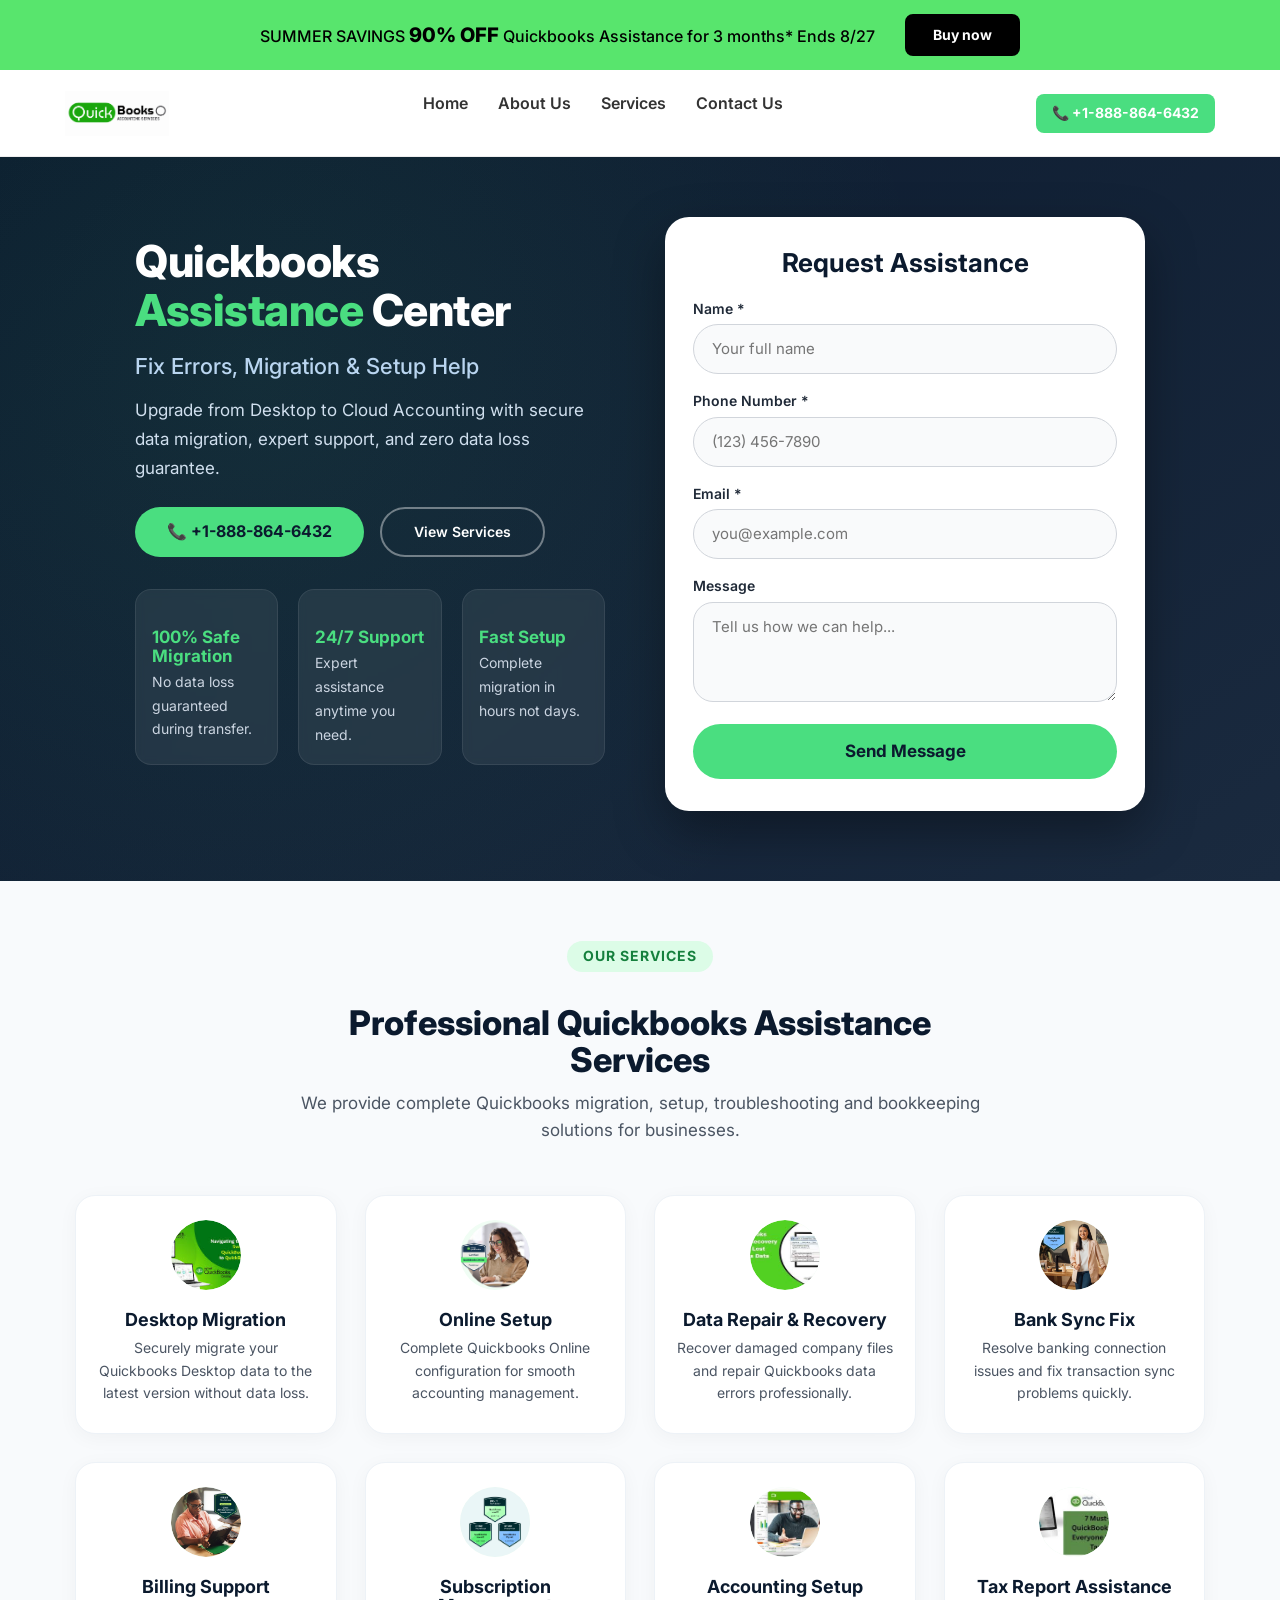
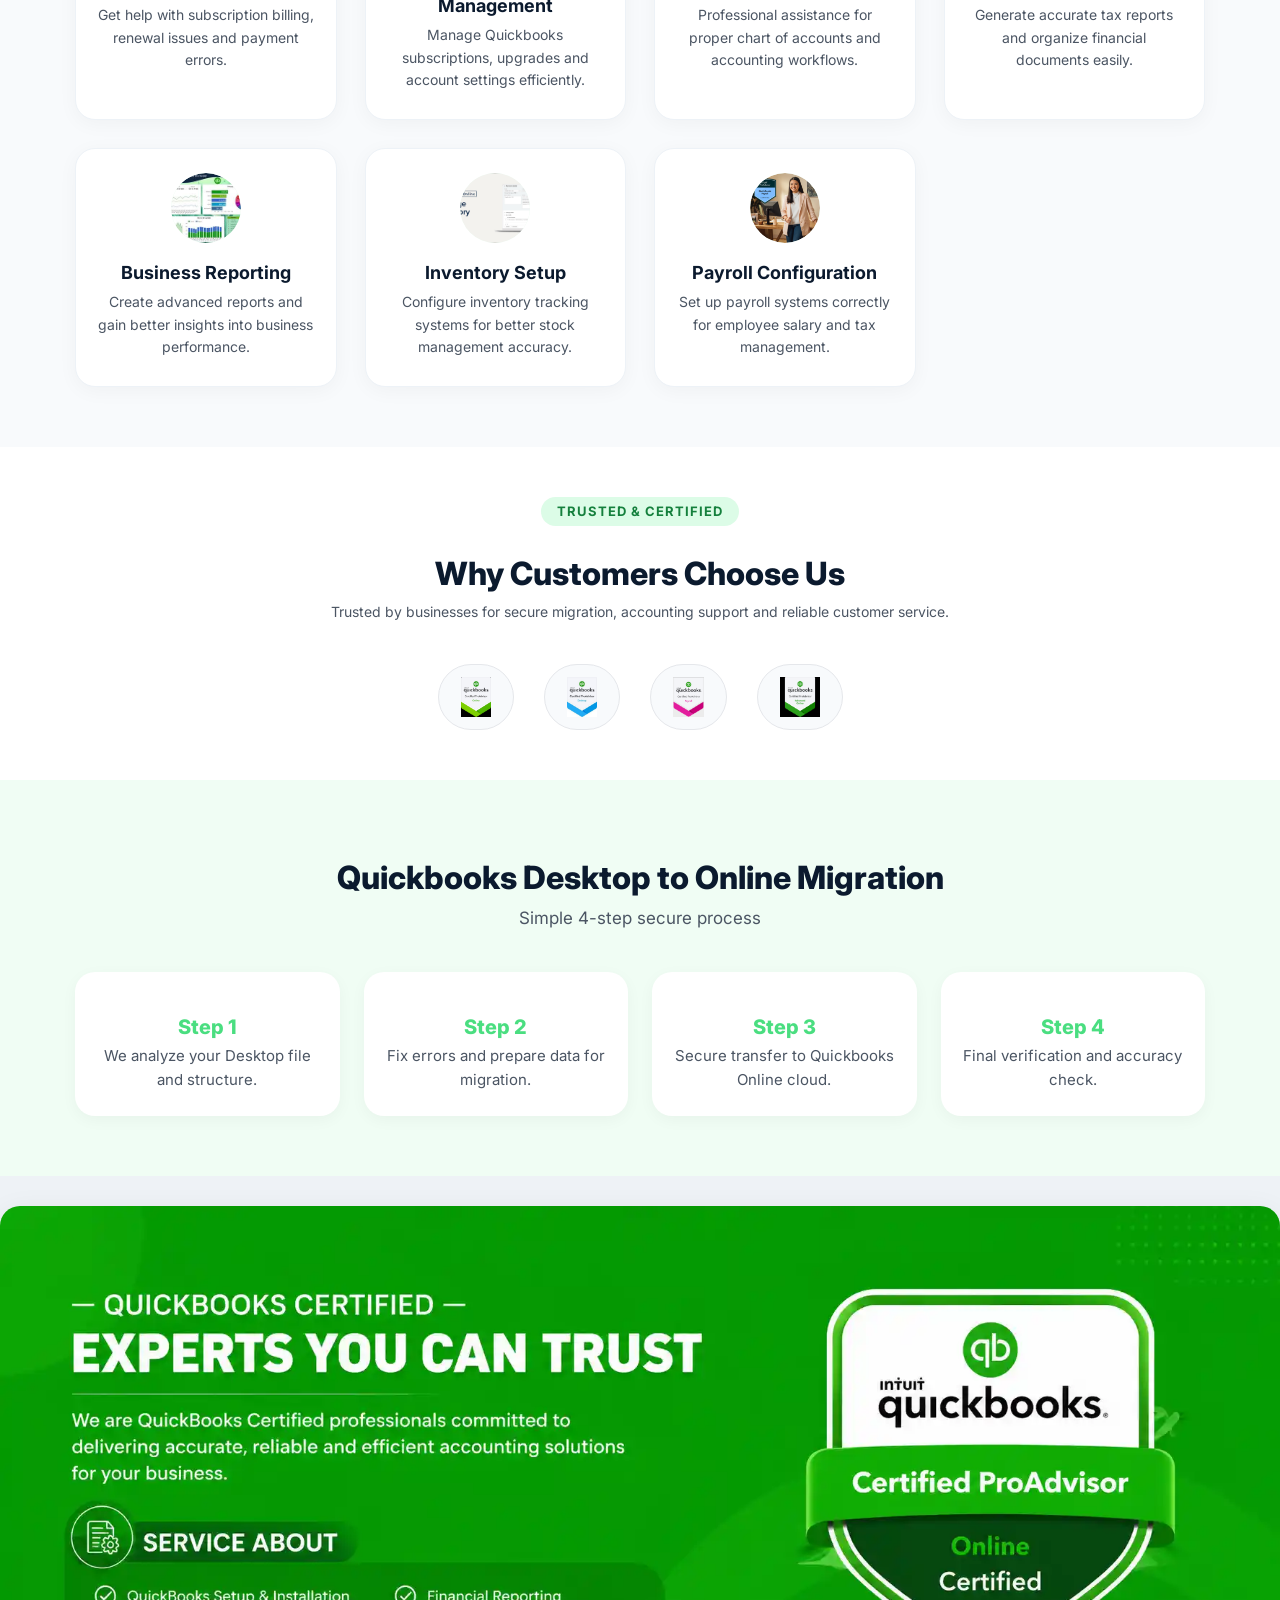
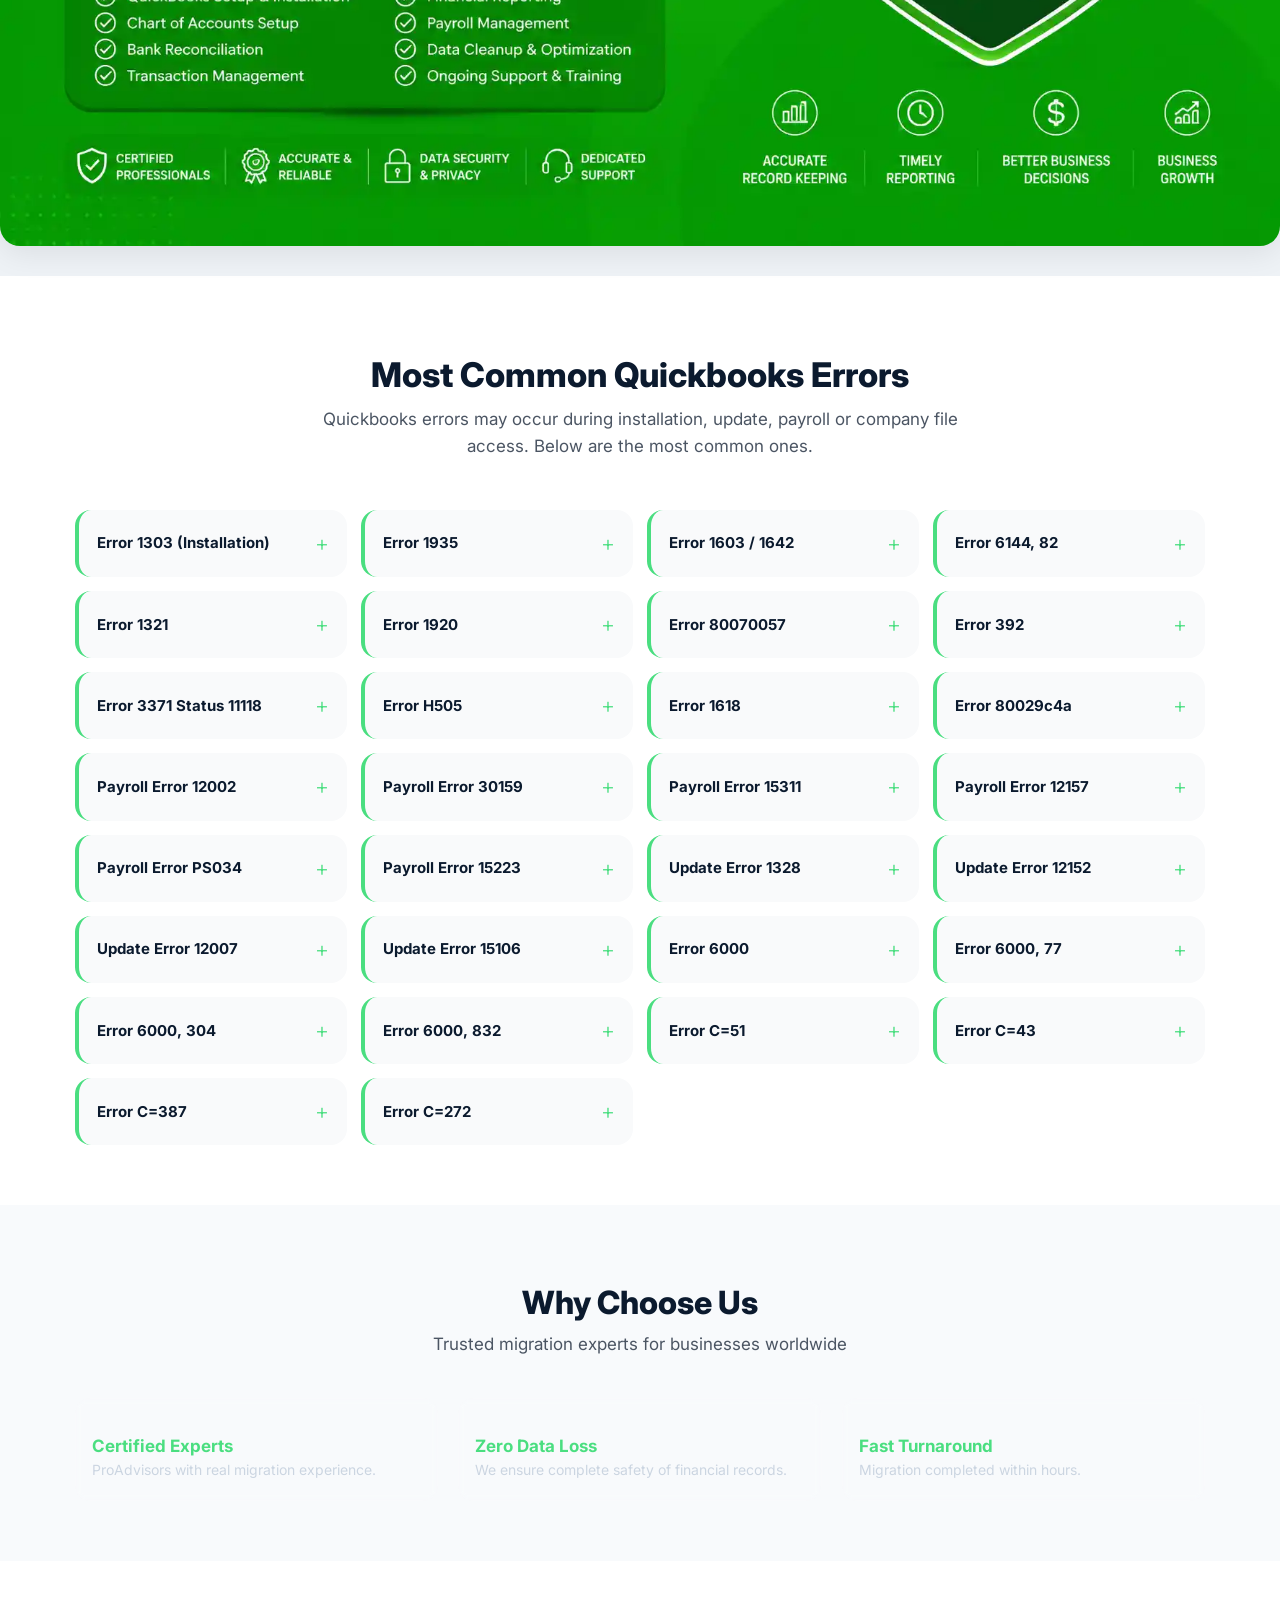
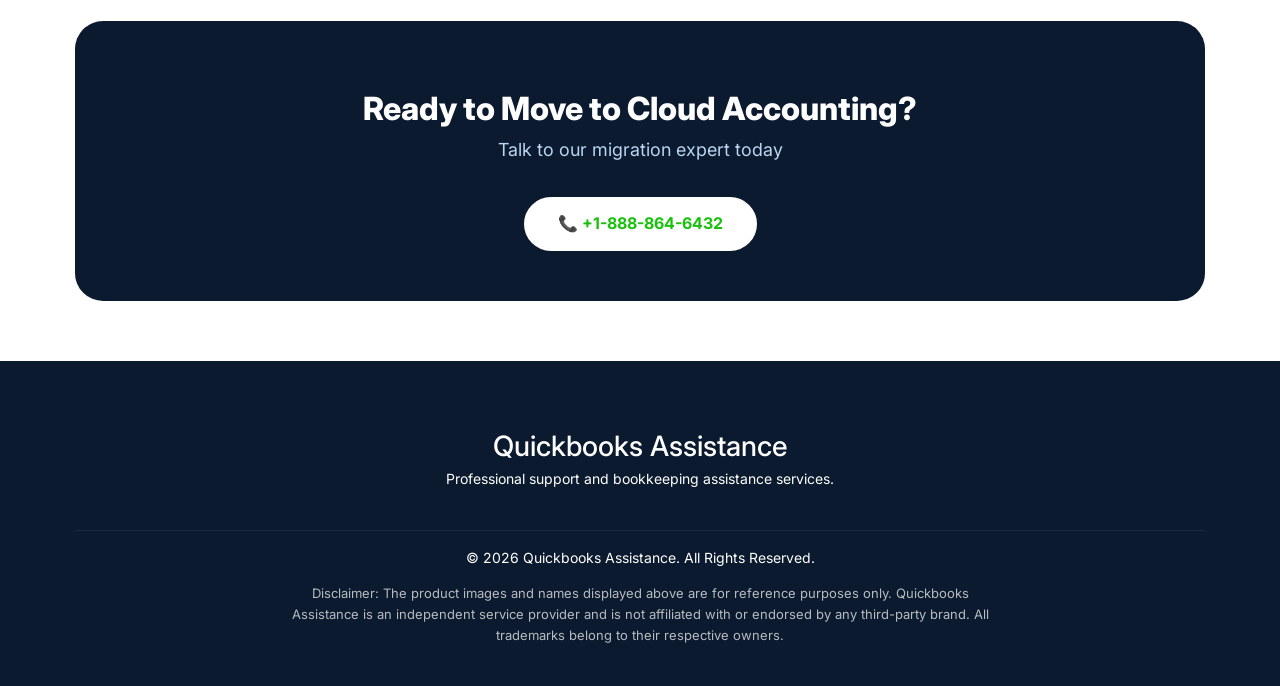
==== index.html @ 08782e66 "navbar fix in all" ====
<!DOCTYPE html>
<html dir="ltr" lang="en">
<head>
  <meta charset="UTF-8">
  <meta name="viewport" content="width=device-width, initial-scale=1">
  <meta http-equiv="X-UA-Compatible" content="IE=edge">
  <title>Contact QuickBooks Assistance – Expert Support & Consultation</title>
  <meta name="description" content="Contact our trusted QuickBooks experts today. Schedule a free consultation for expert support with setup, integrations, data migration, and pricing.">
  <link href="//cdnjs.cloudflare.com/ajax/libs/twitter-bootstrap/3.3.5/css/bootstrap.min.css" rel="stylesheet">
  <link href="//cdnjs.cloudflare.com/ajax/libs/font-awesome/4.7.0/css/font-awesome.min.css" rel="stylesheet">
  <link rel="preconnect" href="https://fonts.googleapis.com">
  <link rel="preconnect" href="https://fonts.gstatic.com" crossorigin>
  <link href="https://fonts.googleapis.com/css2?family=Inter:wght@300;400;500;600;700;800;900&display=swap" rel="stylesheet">
  <style>
    /* ===== RESET & BASE ===== */
    * { margin: 0; padding: 0; box-sizing: border-box; }
    body {
      font-family: 'Inter', Arial, sans-serif;
      background: #f6f7fb;
      color: #232323;
      line-height: 1.6;
    }
    a { transition: 0.3s; }
    .container {
      max-width: 1200px;
      margin: 0 auto;
      padding: 0 20px;
    }

    /* ===== TOP OFFER BAR ===== */
    .top-offer { background: #58e56d; padding: 14px 20px; }
    .offer-container {
      max-width: 1200px; margin: 0 auto; display: flex;
      justify-content: center; align-items: center; gap: 30px; flex-wrap: wrap;
    }
    .top-offer p { margin: 0; color: #000; font-size: 16px; font-weight: 500; }
    .top-offer strong { font-size: 20px; font-weight: 800; }
    .offer-btn {
      background: #000; color: #fff; text-decoration: none;
      padding: 10px 28px; border-radius: 8px; font-weight: 700; transition: .3s;
    }
    .offer-btn:hover { background: #222; }
    @media (max-width:768px) {
      .offer-container { flex-direction: column; gap: 12px; text-align: center; }
      .top-offer p { font-size: 15px; }
      .offer-btn { width: 180px; text-align: center; }
    }

    /* ===== HEADER (unchanged) ===== */
    header {
      position: sticky; top: 0; z-index: 999;
      background: #fff; border-bottom: 1px solid #eee;
    }
    .nav {
      display: flex; justify-content: space-between; align-items: center;
      padding: 8px 0; gap: 10px;
    }
    .logo-img { height: 45px; width: auto; max-width: 120px; object-fit: contain; display: block; }
    .cta-btn {
      background: #4ade80; color: #fff; padding: 8px 16px;
      border-radius: 8px; font-weight: 700; text-decoration: none; white-space: nowrap;
    }
    .cta-btn:hover { background: #22c55e; color: #fff; }
    .navbar { flex: 1; display: flex; justify-content: center; }
    .nav-links {
      display: flex; align-items: center; list-style: none; gap: 30px;
      margin: 0; padding: 0;
    }
    .nav-links li a {
      text-decoration: none; color: #333; font-weight: 600; font-size: 16px; transition: .3s;
    }
    .nav-links li a:hover { color: #4ade80; }

    @media (max-width:768px) {
      .nav { flex-direction: column; gap: 10px; padding: 10px 0; }
      .logo-img { height: 40px; }
      .navbar { width: 100%; }
      .nav-links { flex-wrap: wrap; justify-content: center; gap: 12px; }
      .nav-links li a { font-size: 15px; }
      .cta-btn { width: 100%; text-align: center; }
    }

    /* ===== BUTTONS ===== */
    .new_button {
      display: inline-block;
      padding: 14px 36px;
      border-radius: 50px;
      background: #4ade80;
      color: #fff;
      font-weight: 700;
      text-decoration: none;
      font-size: 16px;
      border: none;
      transition: 0.3s;
    }
    .new_button:hover {
      background: #22c55e;
      color: #fff;
      text-decoration: none;
    }
    .new_button.dark {
      background: #0f172a;
      color: #fff;
    }
    .new_button.dark:hover {
      background: #1a2332;
    }

    /* ===== HERO (polished) ===== */
    .hero {
      background: linear-gradient(145deg, #0b1a2e 0%, #1a2a3f 100%);
      padding: 60px 0 70px;
      color: #fff;
      position: relative;
      overflow: hidden;
    }
    .hero::before {
      content: '';
      position: absolute;
      inset: 0;
      background: radial-gradient(circle at 20% 30%, rgba(74,222,128,0.08) 0%, transparent 60%);
      pointer-events: none;
    }
    .hero-grid {
      display: flex;
      flex-wrap: wrap;
      gap: 60px;
      align-items: flex-start;
      position: relative;
      z-index: 2;
    }
    .hero-grid > div {
      flex: 1 1 320px;
      min-width: 0;
    }
    .hero-grid > .form-panel {
      flex: 1 1 340px;
      max-width: 480px;
    }
    .hero h1 {
      font-size: 44px;
      font-weight: 800;
      margin-bottom: 8px;
      letter-spacing: -0.5px;
    }
    .hero h1 span { color: #4ade80; }
    .hero h2 {
      font-size: 22px;
      font-weight: 500;
      color: #b9d5f0;
      margin-bottom: 18px;
    }
    .hero p {
      font-size: 17px;
      color: #d0dfee;
      max-width: 520px;
      line-height: 1.7;
    }
    .hero-actions {
      display: flex;
      gap: 16px;
      flex-wrap: wrap;
      margin: 24px 0 32px;
    }
    .btn-primary {
      background: #4ade80;
      color: #0b1a2e;
      padding: 12px 32px;
      border-radius: 50px;
      font-weight: 700;
      text-decoration: none;
      display: inline-block;
      transition: 0.25s;
      border: none;
      font-size: 16px;
    }
    .btn-primary:hover { background: #22c55e; color: #0b1a2e; transform: scale(1.02); }
    .btn-outline {
      background: transparent;
      color: #fff;
      border: 2px solid rgba(255,255,255,0.4);
      padding: 12px 32px;
      border-radius: 50px;
      font-weight: 600;
      text-decoration: none;
      display: inline-block;
      transition: 0.25s;
    }
    .btn-outline:hover { background: rgba(255,255,255,0.1); border-color: #4ade80; color: #fff; }
    .grid-3 {
      display: grid;
      grid-template-columns: repeat(3, 1fr);
      gap: 20px;
      margin-top: 16px;
    }
    .grid-3 .card {
      background: rgba(255,255,255,0.07);
      backdrop-filter: blur(4px);
      padding: 18px 16px;
      border-radius: 16px;
      border: 1px solid rgba(255,255,255,0.08);
    }
    .grid-3 .card h3 { font-size: 17px; font-weight: 700; color: #4ade80; margin-bottom: 4px; }
    .grid-3 .card p { font-size: 14px; color: #cbd5e1; margin: 0; }

    /* form panel */
    .form-panel {
      background: #fff;
      border-radius: 24px;
      padding: 32px 28px;
      box-shadow: 0 20px 50px rgba(0,0,0,0.35);
      color: #1f2937;
    }
    .form-panel h3 {
      font-size: 26px;
      font-weight: 700;
      margin-top: 0;
      margin-bottom: 20px;
      color: #0b1a2e;
      text-align: center;
    }
    .form-panel label {
      font-weight: 600;
      font-size: 14px;
      color: #1f2937;
      margin-bottom: 4px;
      display: block;
    }
    .form-panel input,
    .form-panel textarea {
      width: 100%;
      padding: 12px 18px;
      border: 1px solid #d1d5db;
      border-radius: 30px;
      font-size: 15px;
      background: #f9fafb;
      transition: 0.2s;
      margin-bottom: 16px;
      outline: none;
      font-family: 'Inter', sans-serif;
    }
    .form-panel input:focus,
    .form-panel textarea:focus {
      border-color: #4ade80;
      background: #fff;
      box-shadow: 0 0 0 4px rgba(74,222,128,0.15);
    }
    .form-panel textarea {
      border-radius: 20px;
      min-height: 100px;
      resize: vertical;
    }
    .form-panel .btn-submit {
      background: #4ade80;
      border: none;
      padding: 14px 20px;
      border-radius: 50px;
      font-weight: 700;
      font-size: 17px;
      color: #0b1a2e;
      transition: 0.2s;
      width: 100%;
      cursor: pointer;
    }
    .form-panel .btn-submit:hover { background: #22c55e; color: #fff; }
    .form-error {
      color: #dc2626;
      font-size: 13px;
      margin-top: -10px;
      margin-bottom: 10px;
      display: none;
    }
    .form-success {
      background: #dcfce7;
      color: #16a34a;
      padding: 12px 16px;
      border-radius: 12px;
      font-weight: 600;
      text-align: center;
      margin-top: 14px;
      display: none;
    }

    /* ===== SERVICES ===== */
    .services-section {
      background: #f8fafc;
      padding: 60px 0;
    }
    .section-heading {
      text-align: center;
      max-width: 700px;
      margin: 0 auto 50px;
    }
    .section-heading span {
      display: inline-block;
      background: #dcfce7;
      color: #15803d;
      font-weight: 700;
      font-size: 14px;
      letter-spacing: 1px;
      padding: 4px 16px;
      border-radius: 40px;
      margin-bottom: 12px;
    }
    .section-heading h2 {
      font-size: 34px;
      font-weight: 800;
      color: #0b1a2e;
      margin-bottom: 12px;
    }
    .section-heading p { color: #4b5563; font-size: 17px; }
    .services-grid {
      display: grid;
      grid-template-columns: repeat(auto-fit, minmax(220px, 1fr));
      gap: 28px;
    }
    .service-card {
      background: #fff;
      border-radius: 20px;
      padding: 24px 20px 28px;
      box-shadow: 0 4px 20px rgba(0,0,0,0.04);
      transition: 0.25s;
      text-align: center;
      border: 1px solid #edf2f7;
    }
    .service-card:hover { transform: translateY(-6px); box-shadow: 0 12px 32px rgba(0,0,0,0.08); }
    .service-card .img-wrap {
      background: #f0fdf4;
      border-radius: 60px;
      width: 70px;
      height: 70px;
      margin: 0 auto 16px;
      display: flex;
      align-items: center;
      justify-content: center;
      overflow: hidden;
    }
    .service-card .img-wrap img {
      width: 100%;
      height: 100%;
      object-fit: cover;
      border-radius: 60px;
    }
    .service-card h3 { font-size: 18px; font-weight: 700; margin-bottom: 8px; color: #0b1a2e; }
    .service-card p { font-size: 14px; color: #4b5563; margin: 0; }

    /* ===== BADGE ===== */
    .badge-section {
      background: #fff;
      padding: 50px 0;
    }
    .badge-heading {
      text-align: center;
      max-width: 700px;
      margin: 0 auto 40px;
    }
    .badge-heading span {
      display: inline-block;
      background: #dcfce7;
      color: #15803d;
      font-weight: 700;
      font-size: 13px;
      letter-spacing: 1px;
      padding: 4px 16px;
      border-radius: 40px;
      margin-bottom: 10px;
    }
    .badge-heading h2 { font-size: 32px; font-weight: 800; color: #0b1a2e; }
    .badge-heading p { color: #4b5563; }
    .badge-grid {
      display: flex;
      flex-wrap: wrap;
      justify-content: center;
      gap: 30px;
    }
    .badge-box {
      background: #f8fafc;
      padding: 12px 22px;
      border-radius: 60px;
      border: 1px solid #e5e7eb;
    }
    .badge-box img { height: 40px; width: auto; }

    /* ===== MIGRATION ===== */
    .migration {
      background: #f0fdf4;
      padding: 60px 0;
    }
    .title { text-align: center; max-width: 700px; margin: 0 auto 40px; }
    .title h2 { font-size: 32px; font-weight: 800; color: #0b1a2e; }
    .title p { color: #4b5563; font-size: 17px; }
    .steps {
      display: grid;
      grid-template-columns: repeat(auto-fit, minmax(180px, 1fr));
      gap: 24px;
    }
    .step {
      background: #fff;
      padding: 24px 18px;
      border-radius: 20px;
      text-align: center;
      box-shadow: 0 4px 16px rgba(0,0,0,0.04);
    }
    .step h3 { color: #4ade80; font-size: 20px; font-weight: 800; margin-bottom: 6px; }
    .step p { color: #4b5563; font-size: 15px; margin: 0; }

    /* ===== BANNER ===== */
    .banner { background: #eef2f6; padding: 30px 0; text-align: center; }
    .banner img { max-width: 100%; border-radius: 20px; box-shadow: 0 8px 30px rgba(0,0,0,0.08); }

    /* ===== QB ERRORS (accordion) ===== */
    .qb-errors-section {
      background: #fff;
      padding: 60px 0;
    }
    .qb-grid {
      display: grid;
      grid-template-columns: repeat(auto-fit, minmax(260px, 1fr));
      gap: 14px;
    }
    .qb-item {
      background: #f9fafb;
      border-radius: 16px;
      border-left: 4px solid #4ade80;
      overflow: hidden;
      transition: 0.2s;
    }
    .qb-question {
      width: 100%;
      background: transparent;
      border: none;
      padding: 16px 18px;
      text-align: left;
      font-weight: 700;
      font-size: 15px;
      color: #0b1a2e;
      cursor: pointer;
      display: flex;
      justify-content: space-between;
      align-items: center;
      font-family: 'Inter', sans-serif;
    }
    .qb-question::after {
      content: '+';
      font-size: 22px;
      font-weight: 300;
      color: #4ade80;
      transition: 0.25s;
    }
    .qb-item.active .qb-question::after { content: '−'; }
    .qb-answer {
      max-height: 0;
      padding: 0 18px;
      overflow: hidden;
      transition: 0.3s ease;
      color: #4b5563;
      font-size: 14px;
    }
    .qb-item.active .qb-answer {
      max-height: 120px;
      padding: 0 18px 18px;
    }

    /* ===== WHY CHOOSE ===== */
    .section { padding: 60px 0; background: #f8fafc; }
    .section .grid-3 { grid-template-columns: repeat(3,1fr); }

    /* ===== CTA ===== */
    .cta {
      background: #0b1a2e;
      padding: 50px 40px;
      border-radius: 28px;
      text-align: center;
      color: #fff;
    }
    .cta h2 { font-size: 32px; font-weight: 800; }
    .cta p { font-size: 18px; color: #b9d5f0; }

    /* ===== FOOTER ===== */
    footer { background: #0b1a2e; color: #fff; padding: 50px 0 30px; text-align: center; }
    footer h3 { font-size: 28px; margin-bottom: 6px; }
    .footer-links { display: flex; justify-content: center; gap: 15px; flex-wrap: wrap; margin: 20px 0; }
    .copy { margin-top: 20px; padding-top: 16px; border-top: 1px solid rgba(255,255,255,0.08); }
    .disclaimer { margin-top: 14px; opacity: .7; font-size: 13px; max-width: 700px; margin-left: auto; margin-right: auto; }

    /* ===== RESPONSIVE ===== */
    @media (max-width: 991px) {
      .hero h1 { font-size: 36px; }
    }
    @media (max-width: 768px) {
      .hero h1 { font-size: 28px; }
      .hero { padding: 40px 0; }
      .grid-3 { grid-template-columns: 1fr; }
      .section .grid-3 { grid-template-columns: 1fr; }
      .services-grid { grid-template-columns: 1fr 1fr; }
      .steps { grid-template-columns: 1fr 1fr; }
      .section-heading h2, .badge-heading h2, .title h2 { font-size: 26px; }
      .section-heading p, .badge-heading p, .title p { font-size: 15px; }
      .services-section, .badge-section, .migration, .qb-errors-section, .section {
        padding: 40px 0;
      }
      .qb-grid { grid-template-columns: 1fr; }
      .cta { padding: 36px 24px; }
      .cta h2 { font-size: 24px; }
      .cta p { font-size: 15px; }
      .banner { padding: 20px 0; }
    }
    @media (max-width: 480px) {
      .services-grid { grid-template-columns: 1fr; }
      .steps { grid-template-columns: 1fr; }
      .form-panel { padding: 24px 16px; }
      .hero h1 { font-size: 24px; }
      .hero h2 { font-size: 18px; }
      .hero p { font-size: 15px; }
      .btn-primary, .btn-outline { padding: 10px 22px; font-size: 14px; width: 100%; text-align: center; }
      .hero-actions { flex-direction: column; }
      .badge-grid { gap: 14px; }
      .badge-box { padding: 10px 16px; }
      .badge-box img { height: 28px; }
      .section-heading h2, .badge-heading h2, .title h2 { font-size: 22px; }
      .cta h2 { font-size: 20px; }
      .cta { padding: 28px 18px; border-radius: 20px; }
      .qb-question { font-size: 14px; padding: 14px; }
      .top-offer p { font-size: 13px; }
      .top-offer strong { font-size: 16px; }
    }
  </style>
</head>
<body>

<!-- ===== TOP OFFER BAR ===== -->
<div class="top-offer">
  <div class="offer-container">
    <p>SUMMER SAVINGS <strong>90% OFF</strong> Quickbooks Assistance for 3 months* Ends 8/27</p>
    <a href="tel:+1-888-864-6432" class="offer-btn">Buy now</a>
  </div>
</div>

<!-- ===== HEADER (unchanged) ===== -->
<header>
  <div class="container nav">
    <div class="logo">
      <a href="index.html"><img src="images/logo22.png" alt="Quickbooks Assistance Logo" class="logo-img"></a>
    </div>
    <nav class="navbar">
      <ul class="nav-links">
        <li><a href="index.html">Home</a></li>
        <li><a href="./about.html">About Us</a></li>
        <li><a href="./service.html">Services</a></li>
        <li><a href="./contact.html">Contact Us</a></li>
      </ul>
    </nav>
    <a href="tel:+18004421838" class="cta-btn">📞 +1-888-864-6432</a>
  </div>
</header>

<!-- ===== HERO (polished) ===== -->
<section class="hero" id="about">
  <div class="container hero-grid">
    <div>
      <h1>Quickbooks <span>Assistance</span> Center</h1>
      <h2>Fix Errors, Migration & Setup Help</h2>
      <p>Upgrade from Desktop to Cloud Accounting with secure data migration, expert support, and zero data loss guarantee.</p>
      <div class="hero-actions">
        <a href="tel:+18004421838" class="btn-primary">📞 +1-888-864-6432</a>
        <a href="#services" class="btn-outline">View Services</a>
      </div>
      <div class="grid-3">
        <div class="card"><h3>100% Safe Migration</h3><p>No data loss guaranteed during transfer.</p></div>
        <div class="card"><h3>24/7 Support</h3><p>Expert assistance anytime you need.</p></div>
        <div class="card"><h3>Fast Setup</h3><p>Complete migration in hours not days.</p></div>
      </div>
    </div>

    <!-- CONTACT FORM (FIXED) -->
    <div class="form-panel" id="contactFormPanel">
      <h3>Request Assistance</h3>
      <form action="https://api.web3forms.com/submit" method="POST" id="contactForm">
        <input type="hidden" name="access_key" value="c9fd6b62-5866-4b03-9db1-cb20e3c150e2">
        <label for="name">Name *</label>
        <input type="text" id="name" name="name" placeholder="Your full name" required>
        <div class="form-error" id="nameError">Please enter your name</div>

        <label for="phone">Phone Number *</label>
        <input type="tel" id="phone" name="phone" placeholder="(123) 456-7890" required>
        <div class="form-error" id="phoneError">Valid phone number required</div>

        <label for="email">Email *</label>
        <input type="email" id="email" name="email" placeholder="you@example.com" required>
        <div class="form-error" id="emailError">Please enter a valid email</div>

        <label for="message">Message</label>
        <textarea id="message" name="message" placeholder="Tell us how we can help..."></textarea>

        <button type="submit" class="btn-submit">Send Message</button>
        <div class="form-success" id="formSuccess">✔ Your message was sent. We'll contact you shortly.</div>
      </form>
    </div>
  </div>
</section>

<!-- ===== SERVICES ===== -->
<section class="services-section" id="services">
  <div class="container">
    <div class="section-heading">
      <span>OUR SERVICES</span>
      <h2>Professional Quickbooks Assistance Services</h2>
      <p>We provide complete Quickbooks migration, setup, troubleshooting and bookkeeping solutions for businesses.</p>
    </div>
    <div class="services-grid">
      <div class="service-card">
        <div class="img-wrap"><img src="images/service-01.jpg" alt="Desktop Migration"></div>
        <h3>Desktop Migration</h3>
        <p>Securely migrate your Quickbooks Desktop data to the latest version without data loss.</p>
      </div>
      <div class="service-card">
        <div class="img-wrap"><img src="images/proadviser-03.avif" alt="Online Setup"></div>
        <h3>Online Setup</h3>
        <p>Complete Quickbooks Online configuration for smooth accounting management.</p>
      </div>
      <div class="service-card">
        <div class="img-wrap"><img src="images/service-02.jpg" alt="Data Repair"></div>
        <h3>Data Repair & Recovery</h3>
        <p>Recover damaged company files and repair Quickbooks data errors professionally.</p>
      </div>
      <div class="service-card">
        <div class="img-wrap"><img src="images/proadviser-04.avif" alt="Bank Sync"></div>
        <h3>Bank Sync Fix</h3>
        <p>Resolve banking connection issues and fix transaction sync problems quickly.</p>
      </div>
      <div class="service-card">
        <div class="img-wrap"><img src="images/proadviser-05.jpg" alt="Billing"></div>
        <h3>Billing Support</h3>
        <p>Get help with subscription billing, renewal issues and payment errors.</p>
      </div>
      <div class="service-card">
        <div class="img-wrap"><img src="images/proadviser-06.png" alt="Subscription"></div>
        <h3>Subscription Management</h3>
        <p>Manage Quickbooks subscriptions, upgrades and account settings efficiently.</p>
      </div>
      <div class="service-card">
        <div class="img-wrap"><img src="images/service-03.jpg" alt="Accounting"></div>
        <h3>Accounting Setup</h3>
        <p>Professional assistance for proper chart of accounts and accounting workflows.</p>
      </div>
      <div class="service-card">
        <div class="img-wrap"><img src="images/service-04.jpg" alt="Tax"></div>
        <h3>Tax Report Assistance</h3>
        <p>Generate accurate tax reports and organize financial documents easily.</p>
      </div>
      <div class="service-card">
        <div class="img-wrap"><img src="images/service-05.jpg" alt="Reporting"></div>
        <h3>Business Reporting</h3>
        <p>Create advanced reports and gain better insights into business performance.</p>
      </div>
      <div class="service-card">
        <div class="img-wrap"><img src="images/service-06.png" alt="Inventory"></div>
        <h3>Inventory Setup</h3>
        <p>Configure inventory tracking systems for better stock management accuracy.</p>
      </div>
      <div class="service-card">
        <div class="img-wrap"><img src="images/proadviser-04.avif" alt="Payroll"></div>
        <h3>Payroll Configuration</h3>
        <p>Set up payroll systems correctly for employee salary and tax management.</p>
      </div>
    </div>
  </div>
</section>

<!-- ===== BADGE ===== -->
<section class="badge-section">
  <div class="container">
    <div class="badge-heading">
      <span>TRUSTED & CERTIFIED</span>
      <h2>Why Customers Choose Us</h2>
      <p>Trusted by businesses for secure migration, accounting support and reliable customer service.</p>
    </div>
    <div class="badge-grid">
      <div class="badge-box"><img src="images/proadviser-001.png" alt="Certified"></div>
      <div class="badge-box"><img src="images/proadviser-002.jpg" alt="Secure"></div>
      <div class="badge-box"><img src="images/proadviser-003.png" alt="24x7"></div>
      <div class="badge-box"><img src="images/proadviser-004.png" alt="Trusted"></div>
    </div>
  </div>
</section>

<!-- ===== MIGRATION ===== -->
<section class="migration" id="migration">
  <div class="container">
    <div class="title">
      <h2>Quickbooks Desktop to Online Migration</h2>
      <p>Simple 4-step secure process</p>
    </div>
    <div class="steps">
      <div class="step"><h3>Step 1</h3><p>We analyze your Desktop file and structure.</p></div>
      <div class="step"><h3>Step 2</h3><p>Fix errors and prepare data for migration.</p></div>
      <div class="step"><h3>Step 3</h3><p>Secure transfer to Quickbooks Online cloud.</p></div>
      <div class="step"><h3>Step 4</h3><p>Final verification and accuracy check.</p></div>
    </div>
  </div>
</section>

<!-- ===== BANNER ===== -->
<section class="banner">
  <img src="images/banner.webp" alt="Banner">
</section>

<!-- ===== QB ERRORS ===== -->
<section class="qb-errors-section">
  <div class="container">
    <div class="section-heading">
      <h2>Most Common Quickbooks Errors</h2>
      <p>Quickbooks errors may occur during installation, update, payroll or company file access. Below are the most common ones.</p>
    </div>
    <div class="qb-grid">
      <div class="qb-item"><button class="qb-question">Error 1303 (Installation)</button><div class="qb-answer"><p>Permission issue during installation when installer cannot access directory.</p></div></div>
      <div class="qb-item"><button class="qb-question">Error 1935</button><div class="qb-answer"><p>.NET Framework missing or antivirus blocking installation.</p></div></div>
      <div class="qb-item"><button class="qb-question">Error 1603 / 1642</button><div class="qb-answer"><p>Damaged Microsoft .NET Framework or Windows Installer issue.</p></div></div>
      <div class="qb-item"><button class="qb-question">Error 6144, 82</button><div class="qb-answer"><p>Network issue, malware or incorrect installation.</p></div></div>
      <div class="qb-item"><button class="qb-question">Error 1321</button><div class="qb-answer"><p>Insufficient privileges to modify system files during install.</p></div></div>
      <div class="qb-item"><button class="qb-question">Error 1920</button><div class="qb-answer"><p>Database server service fails to start.</p></div></div>
      <div class="qb-item"><button class="qb-question">Error 80070057</button><div class="qb-answer"><p>Permission or file access issue while opening company file.</p></div></div>
      <div class="qb-item"><button class="qb-question">Error 392</button><div class="qb-answer"><p>Corrupt system files or incomplete installation.</p></div></div>
      <div class="qb-item"><button class="qb-question">Error 3371 Status 11118</button><div class="qb-answer"><p>Missing or damaged license file or Windows issues.</p></div></div>
      <div class="qb-item"><button class="qb-question">Error H505</button><div class="qb-answer"><p>Multi-user hosting or network configuration issue.</p></div></div>
      <div class="qb-item"><button class="qb-question">Error 1618</button><div class="qb-answer"><p>Windows installer conflict during installation or update.</p></div></div>
      <div class="qb-item"><button class="qb-question">Error 80029c4a</button><div class="qb-answer"><p>DLL or antivirus blocking Quickbooks components.</p></div></div>
      <div class="qb-item"><button class="qb-question">Payroll Error 12002</button><div class="qb-answer"><p>Internet or SSL issue during payroll update.</p></div></div>
      <div class="qb-item"><button class="qb-question">Payroll Error 30159</button><div class="qb-answer"><p>Network timeout or incorrect browser settings.</p></div></div>
      <div class="qb-item"><button class="qb-question">Payroll Error 15311</button><div class="qb-answer"><p>Corrupt installation or system registry issue.</p></div></div>
      <div class="qb-item"><button class="qb-question">Payroll Error 12157</button><div class="qb-answer"><p>Firewall or internet blocking connection.</p></div></div>
      <div class="qb-item"><button class="qb-question">Payroll Error PS034</button><div class="qb-answer"><p>Incorrect service key or damaged payroll data.</p></div></div>
      <div class="qb-item"><button class="qb-question">Payroll Error 15223</button><div class="qb-answer"><p>Update failure due to SSL or internet issues.</p></div></div>
      <div class="qb-item"><button class="qb-question">Update Error 1328</button><div class="qb-answer"><p>File corruption during update process.</p></div></div>
      <div class="qb-item"><button class="qb-question">Update Error 12152</button><div class="qb-answer"><p>Internet connection or registry issue.</p></div></div>
      <div class="qb-item"><button class="qb-question">Update Error 12007</button><div class="qb-answer"><p>Firewall or browser blocking update.</p></div></div>
      <div class="qb-item"><button class="qb-question">Update Error 15106</button><div class="qb-answer"><p>Update service blocked or corrupted files.</p></div></div>
      <div class="qb-item"><button class="qb-question">Error 6000</button><div class="qb-answer"><p>Company file access issue or corrupted file.</p></div></div>
      <div class="qb-item"><button class="qb-question">Error 6000, 77</button><div class="qb-answer"><p>Wrong file location or permission issue.</p></div></div>
      <div class="qb-item"><button class="qb-question">Error 6000, 304</button><div class="qb-answer"><p>Low disk space or quota issue.</p></div></div>
      <div class="qb-item"><button class="qb-question">Error 6000, 832</button><div class="qb-answer"><p>Damaged .ND file or hosting issue.</p></div></div>
      <div class="qb-item"><button class="qb-question">Error C=51</button><div class="qb-answer"><p>Damaged report or missing TxList file.</p></div></div>
      <div class="qb-item"><button class="qb-question">Error C=43</button><div class="qb-answer"><p>Data damage in company file.</p></div></div>
      <div class="qb-item"><button class="qb-question">Error C=387</button><div class="qb-answer"><p>File read/write or installation issue.</p></div></div>
      <div class="qb-item"><button class="qb-question">Error C=272</button><div class="qb-answer"><p>Company file or compatibility issue.</p></div></div>
    </div>
  </div>
</section>

<!-- ===== WHY CHOOSE ===== -->
<section class="section">
  <div class="container">
    <div class="title">
      <h2>Why Choose Us</h2>
      <p>Trusted migration experts for businesses worldwide</p>
    </div>
    <div class="grid-3" style="grid-template-columns:repeat(3,1fr);">
      <div class="card"><h3>Certified Experts</h3><p>ProAdvisors with real migration experience.</p></div>
      <div class="card"><h3>Zero Data Loss</h3><p>We ensure complete safety of financial records.</p></div>
      <div class="card"><h3>Fast Turnaround</h3><p>Migration completed within hours.</p></div>
    </div>
  </div>
</section>

<!-- ===== CTA ===== -->
<section class="section" id="contact" style="background:#fff;">
  <div class="container">
    <div class="cta">
      <h2>Ready to Move to Cloud Accounting?</h2>
      <p>Talk to our migration expert today</p>
      <br>
      <a href="tel:+18004421838" class="btn-primary" style="background:#fff;color:#18C10B;border:2px solid #fff;">📞 +1-888-864-6432</a>
    </div>
  </div>
</section>

<!-- ===== FOOTER ===== -->
<footer>
  <div class="container">
    <h3>Quickbooks Assistance</h3>
    <p>Professional support and bookkeeping assistance services.</p>
    <div class="footer-links"></div>
    <div class="copy">© 2026 Quickbooks Assistance. All Rights Reserved.</div>
    <p class="disclaimer">Disclaimer: The product images and names displayed above are for reference purposes only. Quickbooks Assistance is an independent service provider and is not affiliated with or endorsed by any third-party brand. All trademarks belong to their respective owners.</p>
  </div>
</footer>

<!-- ===== SCRIPTS ===== -->
<script>
  document.querySelectorAll(".qb-question").forEach(btn=>{
    btn.addEventListener("click",()=>{
      btn.parentElement.classList.toggle("active");
    });
  });

  const form = document.getElementById('contactForm');
  const nameInput = document.getElementById('name');
  const phoneInput = document.getElementById('phone');
  const emailInput = document.getElementById('email');
  const messageInput = document.getElementById('message');
  const nameErr = document.getElementById('nameError');
  const phoneErr = document.getElementById('phoneError');
  const emailErr = document.getElementById('emailError');
  const successDiv = document.getElementById('formSuccess');

  form.addEventListener('submit', function(e) {
    e.preventDefault();
    let valid = true;

    nameErr.style.display = 'none';
    phoneErr.style.display = 'none';
    emailErr.style.display = 'none';
    successDiv.style.display = 'none';

    if (!nameInput.value.trim()) {
      nameErr.style.display = 'block';
      valid = false;
    }
    const phoneVal = phoneInput.value.trim().replace(/\D/g, '');
    if (phoneVal.length < 7) {
      phoneErr.style.display = 'block';
      valid = false;
    }
    const emailRegex = /^[^\s@]+@[^\s@]+\.[^\s@]+$/;
    if (!emailInput.value.trim() || !emailRegex.test(emailInput.value.trim())) {
      emailErr.style.display = 'block';
      valid = false;
    }
    if (!valid) return;

    const formData = new FormData();
    formData.append('access_key', 'c9fd6b62-5866-4b03-9db1-cb20e3c150e2');
    formData.append('name', nameInput.value.trim());
    formData.append('phone', phoneInput.value.trim());
    formData.append('email', emailInput.value.trim());
    formData.append('message', messageInput.value.trim());
    formData.append('subject', 'New assistance request from website');

    fetch('https://api.web3forms.com/submit', {
      method: 'POST',
      body: formData
    })
    .then(response => response.json())
    .then(data => {
      if (data.success) {
        successDiv.style.display = 'block';
        form.reset();
        setTimeout(() => { successDiv.style.display = 'none'; }, 6000);
      } else {
        alert('Something went wrong. Please try again later.');
      }
    })
    .catch(() => {
      alert('Network error. Please check your connection.');
    });
  });
</script>

<!-- LiveChat -->
<script>
  window.__lc = window.__lc || {};
  window.__lc.license = 19882328;
  window.__lc.integration_name = "manual_channels";
  window.__lc.product_name = "livechat";
  ;(function(n,t,c){function i(n){return e._h?e._h.apply(null,n):e._q.push(n)}var e={_q:[],_h:null,_v:"2.0",on:function(){i(["on",c.call(arguments)])},once:function(){i(["once",c.call(arguments)])},off:function(){i(["off",c.call(arguments)])},get:function(){if(!e._h)throw new Error("[LiveChatWidget] You can't use getters before load.");return i(["get",c.call(arguments)])},call:function(){i(["call",c.call(arguments)])},init:function(){var n=t.createElement("script");n.async=!0,n.type="text/javascript",n.src="https://cdn.livechatinc.com/tracking.js",t.head.appendChild(n)}};!n.__lc.asyncInit&&e.init(),n.LiveChatWidget=n.LiveChatWidget||e}(window,document,[].slice))
</script>
<noscript><a href="https://www.livechat.com/chat-with/19882328/" rel="nofollow">Chat with us</a>, powered by <a href="https://www.livechat.com/?welcome" rel="noopener nofollow" target="_blank">LiveChat</a></noscript>
</body>
</html>
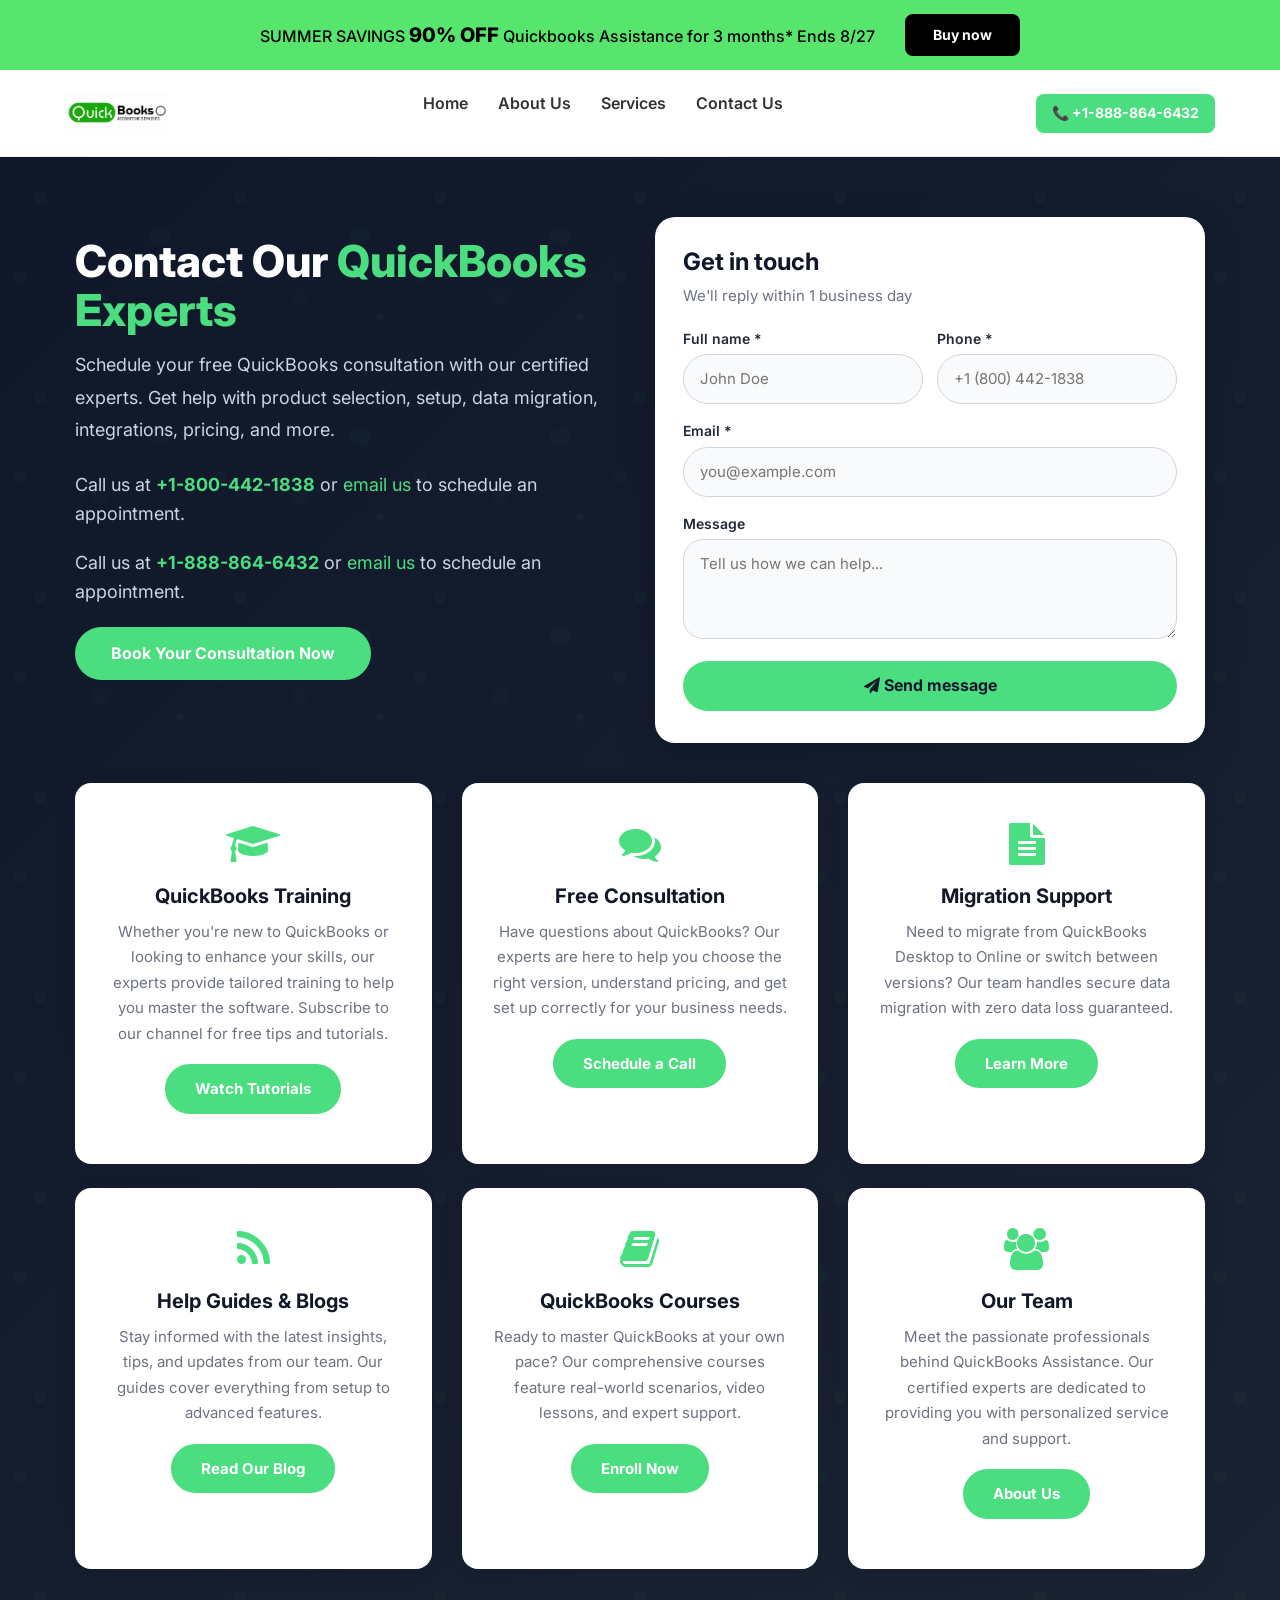
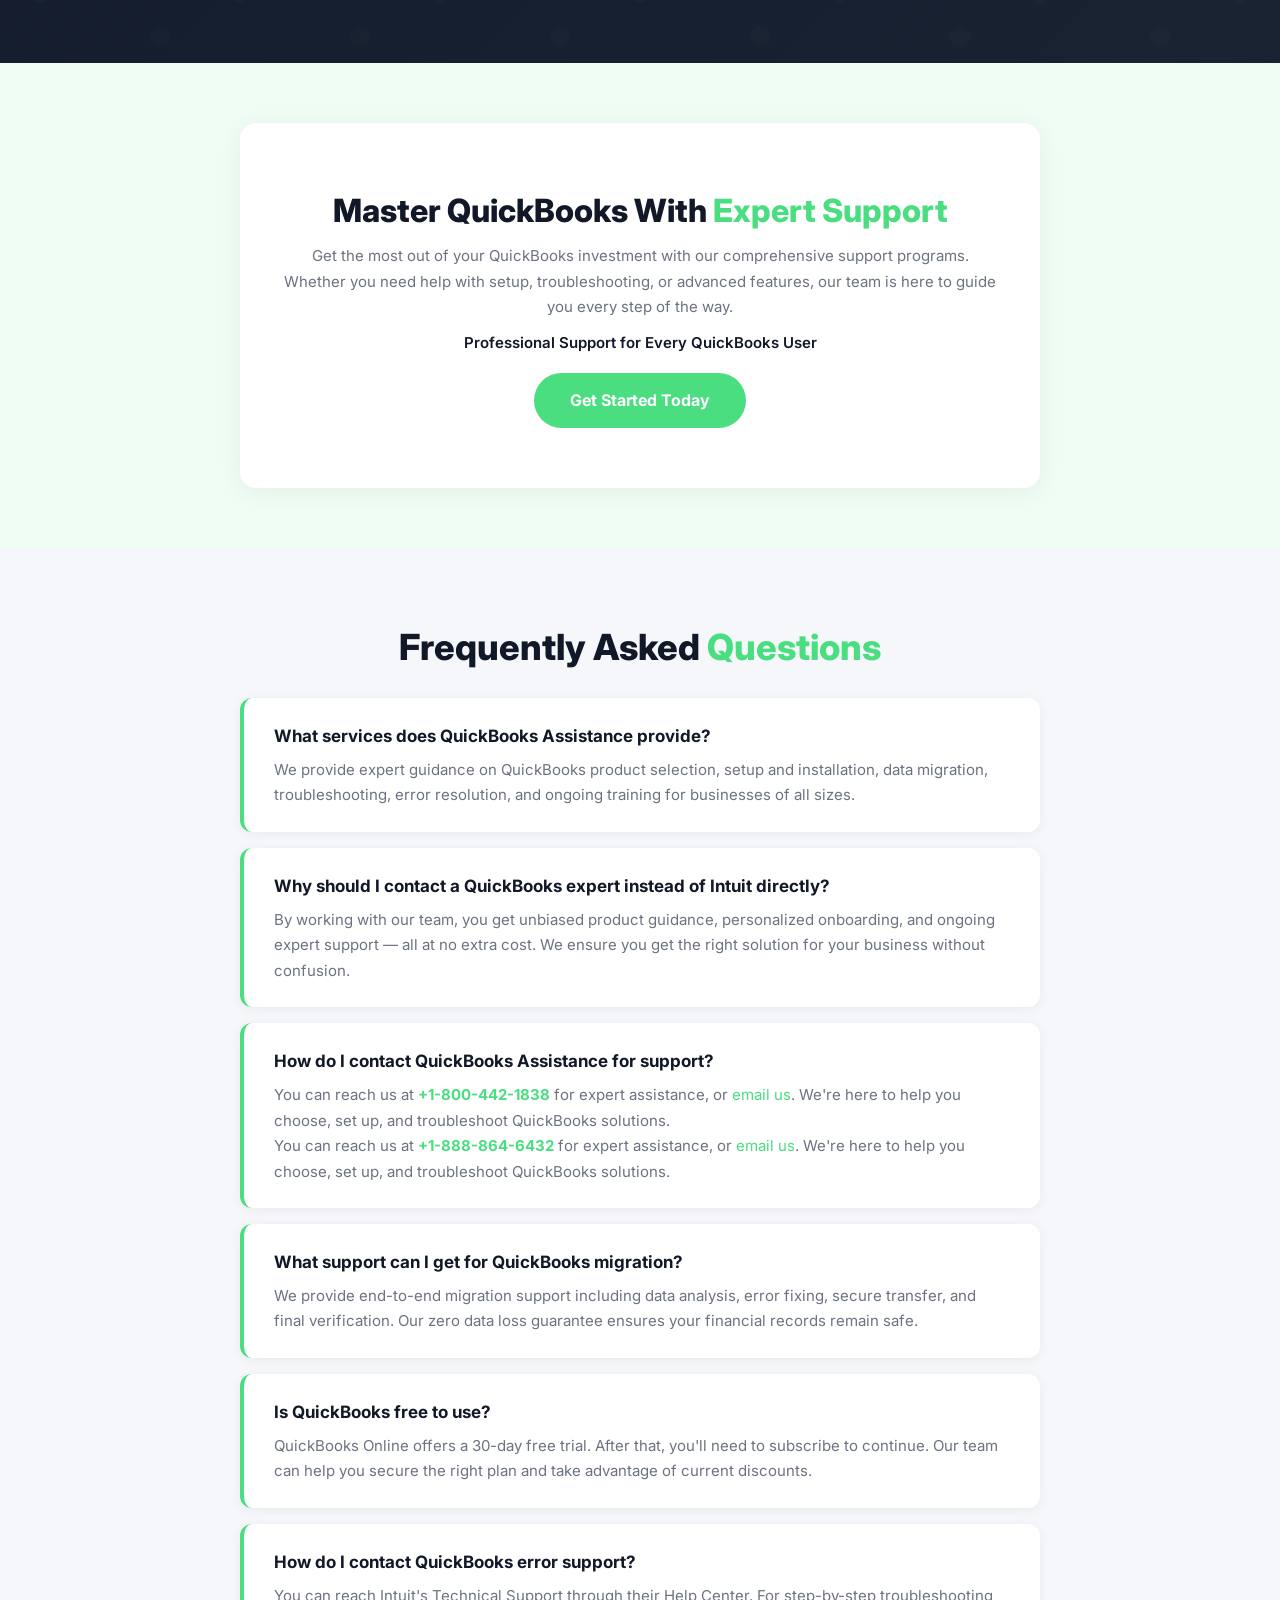
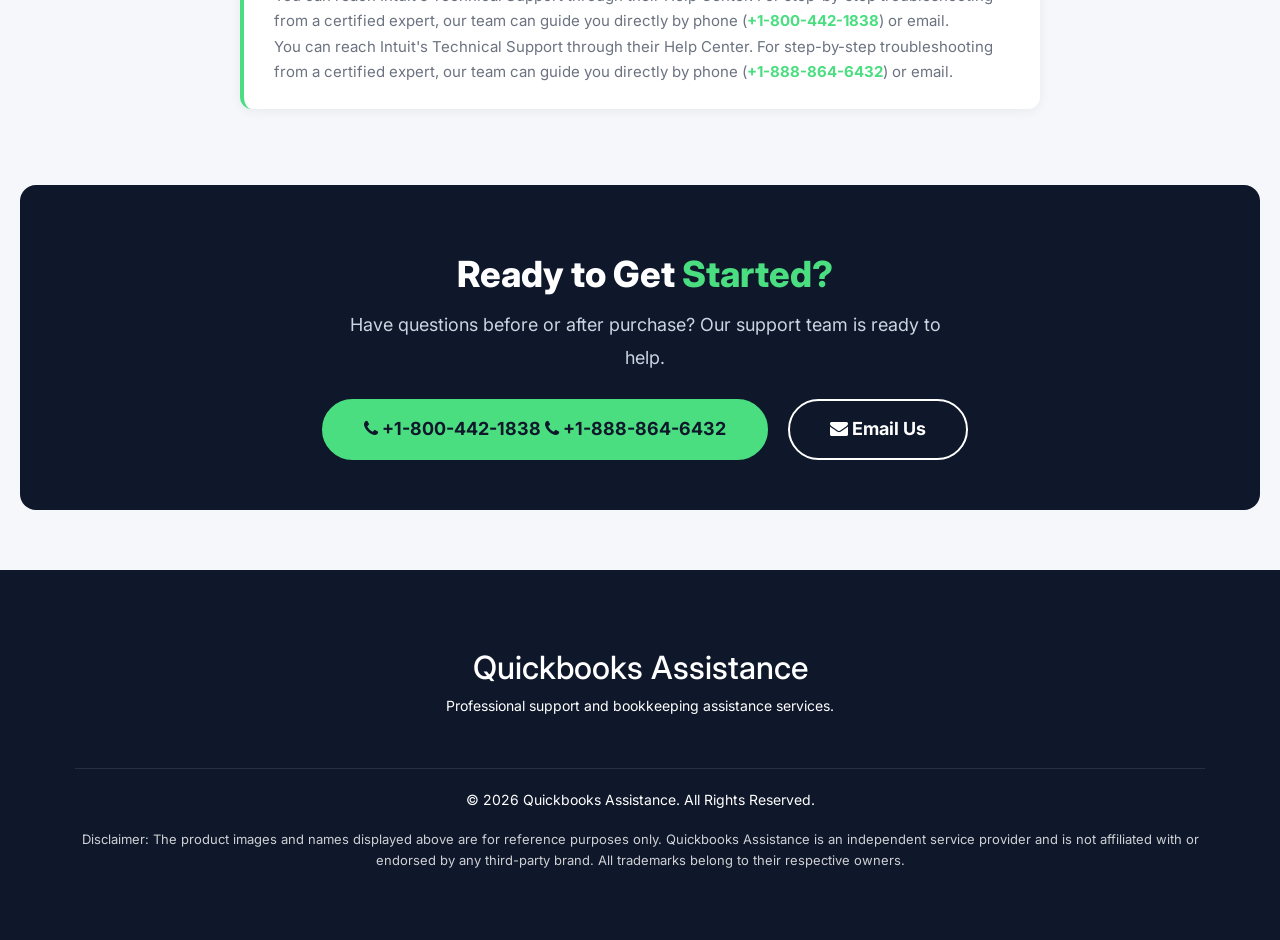
==== commit 930a9b9a: "yes the navbar" ====
--- a/index.html
+++ b/index.html
@@ -106,130 +106,183 @@
       background: #1a2332;
     }
 
-    /* ===== HERO (polished) ===== */
-    .hero {
-      background: linear-gradient(145deg, #0b1a2e 0%, #1a2a3f 100%);
+    /* ===== SECTIONS ===== */
+    section { padding: 60px 0; }
+    .section-white { background: #fff; }
+    .section-light { background: #f8fafc; }
+    .section-green { background: #dcfce7; }
+
+    .normal_white_box {
+      background: #fff;
+      padding: 40px 30px;
+      border-radius: 16px;
+      box-shadow: 0 4px 24px rgba(0,0,0,0.06);
+      height: 100%;
+      text-align: center;
+    }
+    .normal_white_box i {
+      font-size: 42px;
+      color: #4ade80;
+      margin-bottom: 16px;
+      display: block;
+    }
+    .normal_white_box h3 {
+      font-size: 20px;
+      font-weight: 700;
+      margin-bottom: 12px;
+      color: #111827;
+    }
+    .normal_white_box p {
+      color: #6b7280;
+      font-size: 15px;
+      line-height: 1.7;
+    }
+    .normal_white_box .buttons { margin-top: 18px; }
+
+    .dark_background {
+      background: #0f172a;
+      color: #fff;
+      padding: 50px 40px;
+      border-radius: 16px;
+    }
+    .dark_background .new_button {
+      background: #4ade80;
+      color: #0f172a;
+    }
+    .dark_background .new_button:hover {
+      background: #22c55e;
+    }
+
+    .large_text { font-size: 18px; line-height: 1.8; color: #4b5563; }
+    .dark_background .large_text { color: #cbd5e1; }
+
+    .mini_container { max-width: 800px; margin: 0 auto; }
+    .mt50 { margin-top: 50px; }
+    .mb30 { margin-bottom: 30px; }
+
+    .round_btn {
+      display: inline-block;
+      padding: 10px 28px;
+      border-radius: 50px;
+      background: #4ade80;
+      color: #fff;
+      font-weight: 700;
+      text-decoration: none;
+      border: 2px solid #4ade80;
+      font-size: 15px;
+    }
+    .round_btn:hover {
+      background: #22c55e;
+      border-color: #22c55e;
+      color: #fff;
+      text-decoration: none;
+    }
+    .round_btn.white_bg {
+      background: #fff;
+      color: #4ade80;
+      border: 2px solid #4ade80;
+    }
+    .round_btn.white_bg:hover {
+      background: #4ade80;
+      color: #fff;
+    }
+    .round_btn.outline_dark {
+      background: transparent;
+      color: #fff;
+      border: 2px solid #fff;
+    }
+    .round_btn.outline_dark:hover {
+      background: #fff;
+      color: #4ade80;
+    }
+
+    /* ===== HERO ===== */
+    .hero_banner {
+      background: linear-gradient(135deg, #0f172a 0%, #1a2332 100%);
       padding: 60px 0 70px;
       color: #fff;
       position: relative;
       overflow: hidden;
     }
-    .hero::before {
+    .hero_banner::before {
       content: '';
       position: absolute;
-      inset: 0;
-      background: radial-gradient(circle at 20% 30%, rgba(74,222,128,0.08) 0%, transparent 60%);
-      pointer-events: none;
-    }
-    .hero-grid {
+      top: 0;
+      left: 0;
+      right: 0;
+      bottom: 0;
+      background: url('data:image/svg+xml,<svg xmlns="http://www.w3.org/2000/svg" viewBox="0 0 100 100"><circle cx="20" cy="20" r="3" fill="rgba(74,222,128,0.1)"/><circle cx="80" cy="40" r="5" fill="rgba(74,222,128,0.08)"/><circle cx="50" cy="70" r="4" fill="rgba(74,222,128,0.06)"/><circle cx="90" cy="80" r="2" fill="rgba(74,222,128,0.12)"/><circle cx="10" cy="60" r="3" fill="rgba(74,222,128,0.09)"/></svg>');
+      background-size: 200px 200px;
+      opacity: 0.3;
+    }
+    .hero_banner .container { position: relative; z-index: 1; }
+    .hero_banner h1 {
+      font-size: 44px;
+      font-weight: 800;
+      margin-bottom: 15px;
+    }
+    .hero_banner h1 span { color: #4ade80; }
+    .hero_banner .large_text {
+      color: #cbd5e1;
+      max-width: 700px;
+      margin: 0 auto 25px;
+    }
+    .hero_banner .h_title {
+      font-size: 18px;
+      color: #cbd5e1;
+      margin-bottom: 20px;
+    }
+    .hero_banner .h_title strong { color: #4ade80; }
+    .hero_banner .h_title a { color: #4ade80; text-decoration: none; }
+    .hero_banner .h_title a:hover { color: #fff; }
+
+    .flex_row {
       display: flex;
       flex-wrap: wrap;
-      gap: 60px;
-      align-items: flex-start;
-      position: relative;
-      z-index: 2;
-    }
-    .hero-grid > div {
-      flex: 1 1 320px;
-      min-width: 0;
-    }
-    .hero-grid > .form-panel {
-      flex: 1 1 340px;
-      max-width: 480px;
-    }
-    .hero h1 {
-      font-size: 44px;
-      font-weight: 800;
+      margin-top: 40px;
+    }
+    .flex_row .col-sm-4 {
+      display: flex;
+      margin-bottom: 24px;
+    }
+    .flex_row .col-sm-4 .normal_white_box {
+      width: 100%;
+    }
+
+    /* ===== CONTACT FORM (W3-style) ===== */
+    .w3-form-card {
+      background: #fff;
+      border-radius: 20px;
+      padding: 32px 28px;
+      box-shadow: 0 12px 40px rgba(0,0,0,0.15);
+      text-align: left;
+      color: #1f2937;
+      transition: 0.2s;
+      height: 100%;
+    }
+    .w3-form-card h3 {
+      font-weight: 700;
+      font-size: 24px;
+      margin-top: 0;
       margin-bottom: 8px;
-      letter-spacing: -0.5px;
-    }
-    .hero h1 span { color: #4ade80; }
-    .hero h2 {
-      font-size: 22px;
-      font-weight: 500;
-      color: #b9d5f0;
-      margin-bottom: 18px;
-    }
-    .hero p {
-      font-size: 17px;
-      color: #d0dfee;
-      max-width: 520px;
-      line-height: 1.7;
-    }
-    .hero-actions {
-      display: flex;
-      gap: 16px;
-      flex-wrap: wrap;
-      margin: 24px 0 32px;
-    }
-    .btn-primary {
-      background: #4ade80;
-      color: #0b1a2e;
-      padding: 12px 32px;
-      border-radius: 50px;
-      font-weight: 700;
-      text-decoration: none;
-      display: inline-block;
-      transition: 0.25s;
-      border: none;
-      font-size: 16px;
-    }
-    .btn-primary:hover { background: #22c55e; color: #0b1a2e; transform: scale(1.02); }
-    .btn-outline {
-      background: transparent;
-      color: #fff;
-      border: 2px solid rgba(255,255,255,0.4);
-      padding: 12px 32px;
-      border-radius: 50px;
-      font-weight: 600;
-      text-decoration: none;
-      display: inline-block;
-      transition: 0.25s;
-    }
-    .btn-outline:hover { background: rgba(255,255,255,0.1); border-color: #4ade80; color: #fff; }
-    .grid-3 {
-      display: grid;
-      grid-template-columns: repeat(3, 1fr);
-      gap: 20px;
-      margin-top: 16px;
-    }
-    .grid-3 .card {
-      background: rgba(255,255,255,0.07);
-      backdrop-filter: blur(4px);
-      padding: 18px 16px;
-      border-radius: 16px;
-      border: 1px solid rgba(255,255,255,0.08);
-    }
-    .grid-3 .card h3 { font-size: 17px; font-weight: 700; color: #4ade80; margin-bottom: 4px; }
-    .grid-3 .card p { font-size: 14px; color: #cbd5e1; margin: 0; }
-
-    /* form panel */
-    .form-panel {
-      background: #fff;
-      border-radius: 24px;
-      padding: 32px 28px;
-      box-shadow: 0 20px 50px rgba(0,0,0,0.35);
-      color: #1f2937;
-    }
-    .form-panel h3 {
-      font-size: 26px;
-      font-weight: 700;
-      margin-top: 0;
+      color: #0f172a;
+    }
+    .w3-form-card .sub {
+      color: #6b7280;
+      font-size: 15px;
       margin-bottom: 20px;
-      color: #0b1a2e;
-      text-align: center;
-    }
-    .form-panel label {
+      display: block;
+    }
+    .w3-form-card label {
       font-weight: 600;
       font-size: 14px;
       color: #1f2937;
       margin-bottom: 4px;
       display: block;
     }
-    .form-panel input,
-    .form-panel textarea {
+    .w3-form-card .w3-input {
       width: 100%;
-      padding: 12px 18px;
+      padding: 12px 16px;
       border: 1px solid #d1d5db;
       border-radius: 30px;
       font-size: 15px;
@@ -239,30 +292,42 @@
       outline: none;
       font-family: 'Inter', sans-serif;
     }
-    .form-panel input:focus,
-    .form-panel textarea:focus {
+    .w3-form-card .w3-input:focus {
       border-color: #4ade80;
       background: #fff;
-      box-shadow: 0 0 0 4px rgba(74,222,128,0.15);
-    }
-    .form-panel textarea {
+      box-shadow: 0 0 0 3px rgba(74,222,128,0.2);
+    }
+    .w3-form-card textarea.w3-input {
       border-radius: 20px;
       min-height: 100px;
       resize: vertical;
     }
-    .form-panel .btn-submit {
+    .w3-form-card .w3-button {
       background: #4ade80;
       border: none;
-      padding: 14px 20px;
+      padding: 12px 32px;
       border-radius: 50px;
       font-weight: 700;
-      font-size: 17px;
-      color: #0b1a2e;
+      font-size: 16px;
+      color: #0f172a;
       transition: 0.2s;
       width: 100%;
       cursor: pointer;
     }
-    .form-panel .btn-submit:hover { background: #22c55e; color: #fff; }
+    .w3-form-card .w3-button:hover {
+      background: #22c55e;
+      color: #fff;
+    }
+    .w3-form-card .form-row {
+      display: flex;
+      gap: 14px;
+      flex-wrap: wrap;
+    }
+    .w3-form-card .form-row > div {
+      flex: 1 1 45%;
+      min-width: 140px;
+    }
+    /* form error & success */
     .form-error {
       color: #dc2626;
       font-size: 13px;
@@ -281,248 +346,83 @@
       display: none;
     }
 
-    /* ===== SERVICES ===== */
-    .services-section {
-      background: #f8fafc;
-      padding: 60px 0;
-    }
-    .section-heading {
-      text-align: center;
-      max-width: 700px;
-      margin: 0 auto 50px;
-    }
-    .section-heading span {
-      display: inline-block;
-      background: #dcfce7;
-      color: #15803d;
-      font-weight: 700;
-      font-size: 14px;
-      letter-spacing: 1px;
-      padding: 4px 16px;
-      border-radius: 40px;
-      margin-bottom: 12px;
-    }
-    .section-heading h2 {
-      font-size: 34px;
-      font-weight: 800;
-      color: #0b1a2e;
-      margin-bottom: 12px;
-    }
-    .section-heading p { color: #4b5563; font-size: 17px; }
-    .services-grid {
-      display: grid;
-      grid-template-columns: repeat(auto-fit, minmax(220px, 1fr));
-      gap: 28px;
-    }
-    .service-card {
-      background: #fff;
-      border-radius: 20px;
-      padding: 24px 20px 28px;
-      box-shadow: 0 4px 20px rgba(0,0,0,0.04);
-      transition: 0.25s;
-      text-align: center;
-      border: 1px solid #edf2f7;
-    }
-    .service-card:hover { transform: translateY(-6px); box-shadow: 0 12px 32px rgba(0,0,0,0.08); }
-    .service-card .img-wrap {
-      background: #f0fdf4;
-      border-radius: 60px;
-      width: 70px;
-      height: 70px;
-      margin: 0 auto 16px;
-      display: flex;
-      align-items: center;
-      justify-content: center;
-      overflow: hidden;
-    }
-    .service-card .img-wrap img {
-      width: 100%;
-      height: 100%;
-      object-fit: cover;
-      border-radius: 60px;
-    }
-    .service-card h3 { font-size: 18px; font-weight: 700; margin-bottom: 8px; color: #0b1a2e; }
-    .service-card p { font-size: 14px; color: #4b5563; margin: 0; }
-
-    /* ===== BADGE ===== */
-    .badge-section {
-      background: #fff;
-      padding: 50px 0;
-    }
-    .badge-heading {
-      text-align: center;
-      max-width: 700px;
-      margin: 0 auto 40px;
-    }
-    .badge-heading span {
-      display: inline-block;
-      background: #dcfce7;
-      color: #15803d;
-      font-weight: 700;
-      font-size: 13px;
-      letter-spacing: 1px;
-      padding: 4px 16px;
-      border-radius: 40px;
-      margin-bottom: 10px;
-    }
-    .badge-heading h2 { font-size: 32px; font-weight: 800; color: #0b1a2e; }
-    .badge-heading p { color: #4b5563; }
-    .badge-grid {
-      display: flex;
-      flex-wrap: wrap;
-      justify-content: center;
-      gap: 30px;
-    }
-    .badge-box {
-      background: #f8fafc;
-      padding: 12px 22px;
-      border-radius: 60px;
-      border: 1px solid #e5e7eb;
-    }
-    .badge-box img { height: 40px; width: auto; }
-
-    /* ===== MIGRATION ===== */
-    .migration {
+    /* ===== IMAGE BANNER ===== */
+    .imgbg {
       background: #f0fdf4;
       padding: 60px 0;
     }
-    .title { text-align: center; max-width: 700px; margin: 0 auto 40px; }
-    .title h2 { font-size: 32px; font-weight: 800; color: #0b1a2e; }
-    .title p { color: #4b5563; font-size: 17px; }
-    .steps {
-      display: grid;
-      grid-template-columns: repeat(auto-fit, minmax(180px, 1fr));
-      gap: 24px;
-    }
-    .step {
+    .imgbg .normal_white_box {
       background: #fff;
-      padding: 24px 18px;
-      border-radius: 20px;
-      text-align: center;
-      box-shadow: 0 4px 16px rgba(0,0,0,0.04);
-    }
-    .step h3 { color: #4ade80; font-size: 20px; font-weight: 800; margin-bottom: 6px; }
-    .step p { color: #4b5563; font-size: 15px; margin: 0; }
-
-    /* ===== BANNER ===== */
-    .banner { background: #eef2f6; padding: 30px 0; text-align: center; }
-    .banner img { max-width: 100%; border-radius: 20px; box-shadow: 0 8px 30px rgba(0,0,0,0.08); }
-
-    /* ===== QB ERRORS (accordion) ===== */
-    .qb-errors-section {
+      padding: 50px 40px;
+      border-radius: 16px;
+      box-shadow: 0 4px 24px rgba(0,0,0,0.06);
+    }
+    .imgbg .normal_white_box h2 {
+      font-size: 32px;
+      font-weight: 800;
+      color: #111827;
+      margin-bottom: 15px;
+    }
+    .imgbg .normal_white_box h2 span { color: #4ade80; }
+
+    /* ===== FAQ ===== */
+    .faq-item {
       background: #fff;
-      padding: 60px 0;
-    }
-    .qb-grid {
-      display: grid;
-      grid-template-columns: repeat(auto-fit, minmax(260px, 1fr));
-      gap: 14px;
-    }
-    .qb-item {
-      background: #f9fafb;
-      border-radius: 16px;
+      padding: 24px 30px;
+      border-radius: 12px;
+      margin-bottom: 16px;
+      box-shadow: 0 2px 12px rgba(0,0,0,0.06);
       border-left: 4px solid #4ade80;
-      overflow: hidden;
-      transition: 0.2s;
-    }
-    .qb-question {
-      width: 100%;
-      background: transparent;
-      border: none;
-      padding: 16px 18px;
-      text-align: left;
+    }
+    .faq-item .h_title {
+      font-size: 17px;
       font-weight: 700;
+      color: #111827;
+      margin-bottom: 6px;
+    }
+    .faq-item p {
       font-size: 15px;
-      color: #0b1a2e;
-      cursor: pointer;
-      display: flex;
-      justify-content: space-between;
-      align-items: center;
-      font-family: 'Inter', sans-serif;
-    }
-    .qb-question::after {
-      content: '+';
-      font-size: 22px;
-      font-weight: 300;
-      color: #4ade80;
-      transition: 0.25s;
-    }
-    .qb-item.active .qb-question::after { content: '−'; }
-    .qb-answer {
-      max-height: 0;
-      padding: 0 18px;
-      overflow: hidden;
-      transition: 0.3s ease;
-      color: #4b5563;
-      font-size: 14px;
-    }
-    .qb-item.active .qb-answer {
-      max-height: 120px;
-      padding: 0 18px 18px;
-    }
-
-    /* ===== WHY CHOOSE ===== */
-    .section { padding: 60px 0; background: #f8fafc; }
-    .section .grid-3 { grid-template-columns: repeat(3,1fr); }
-
-    /* ===== CTA ===== */
-    .cta {
-      background: #0b1a2e;
-      padding: 50px 40px;
-      border-radius: 28px;
-      text-align: center;
-      color: #fff;
-    }
-    .cta h2 { font-size: 32px; font-weight: 800; }
-    .cta p { font-size: 18px; color: #b9d5f0; }
+      color: #6b7280;
+      margin: 0;
+      line-height: 1.7;
+    }
+    .faq-item p strong { color: #4ade80; }
+    .faq-item p a { color: #4ade80; text-decoration: none; }
+    .faq-item p a:hover { text-decoration: underline; }
+
+    .no_padding { padding: 0; }
 
     /* ===== FOOTER ===== */
-    footer { background: #0b1a2e; color: #fff; padding: 50px 0 30px; text-align: center; }
-    footer h3 { font-size: 28px; margin-bottom: 6px; }
-    .footer-links { display: flex; justify-content: center; gap: 15px; flex-wrap: wrap; margin: 20px 0; }
-    .copy { margin-top: 20px; padding-top: 16px; border-top: 1px solid rgba(255,255,255,0.08); }
-    .disclaimer { margin-top: 14px; opacity: .7; font-size: 13px; max-width: 700px; margin-left: auto; margin-right: auto; }
+    footer { background: #0f172a; color: #fff; padding: 60px 0; text-align: center; }
+    footer h3 { font-size: 32px; margin-bottom: 10px; }
+    .footer-links { display: flex; justify-content: center; gap: 15px; flex-wrap: wrap; margin: 25px 0; }
+    .footer-links a { background: #fff; color: #4ade80; padding: 10px 20px; border-radius: 30px; font-weight: 700; text-decoration: none; }
+    .copy { margin-top: 20px; padding-top: 20px; border-top: 1px solid rgba(255,255,255,.1); }
+    .disclaimer { margin-top: 18px; opacity: .8; font-size: 13px; }
 
     /* ===== RESPONSIVE ===== */
     @media (max-width: 991px) {
-      .hero h1 { font-size: 36px; }
-    }
+      .hero_banner h1 { font-size: 36px; }
+      section { padding: 40px 0; }
+      .imgbg .normal_white_box h2 { font-size: 26px; }
+      .flex_row .col-sm-4 { width: 50%; }
+      .w3-form-card { padding: 24px 20px; }
+    }
+
     @media (max-width: 768px) {
-      .hero h1 { font-size: 28px; }
-      .hero { padding: 40px 0; }
-      .grid-3 { grid-template-columns: 1fr; }
-      .section .grid-3 { grid-template-columns: 1fr; }
-      .services-grid { grid-template-columns: 1fr 1fr; }
-      .steps { grid-template-columns: 1fr 1fr; }
-      .section-heading h2, .badge-heading h2, .title h2 { font-size: 26px; }
-      .section-heading p, .badge-heading p, .title p { font-size: 15px; }
-      .services-section, .badge-section, .migration, .qb-errors-section, .section {
-        padding: 40px 0;
-      }
-      .qb-grid { grid-template-columns: 1fr; }
-      .cta { padding: 36px 24px; }
-      .cta h2 { font-size: 24px; }
-      .cta p { font-size: 15px; }
-      .banner { padding: 20px 0; }
-    }
+      .hero_banner h1 { font-size: 28px; }
+      .hero_banner { padding: 40px 0 50px; }
+      .flex_row .col-sm-4 { width: 100%; }
+      .imgbg .normal_white_box { padding: 30px 20px; }
+      .imgbg .normal_white_box h2 { font-size: 22px; }
+      .faq-item { padding: 18px 20px; }
+      .w3-form-card .form-row { flex-direction: column; }
+      .w3-form-card .form-row > div { flex: 1 1 100%; }
+    }
+
     @media (max-width: 480px) {
-      .services-grid { grid-template-columns: 1fr; }
-      .steps { grid-template-columns: 1fr; }
-      .form-panel { padding: 24px 16px; }
-      .hero h1 { font-size: 24px; }
-      .hero h2 { font-size: 18px; }
-      .hero p { font-size: 15px; }
-      .btn-primary, .btn-outline { padding: 10px 22px; font-size: 14px; width: 100%; text-align: center; }
-      .hero-actions { flex-direction: column; }
-      .badge-grid { gap: 14px; }
-      .badge-box { padding: 10px 16px; }
-      .badge-box img { height: 28px; }
-      .section-heading h2, .badge-heading h2, .title h2 { font-size: 22px; }
-      .cta h2 { font-size: 20px; }
-      .cta { padding: 28px 18px; border-radius: 20px; }
-      .qb-question { font-size: 14px; padding: 14px; }
-      .top-offer p { font-size: 13px; }
-      .top-offer strong { font-size: 16px; }
+      .hero_banner h1 { font-size: 24px; }
+      .normal_white_box { padding: 24px 16px; }
     }
   </style>
 </head>
@@ -536,7 +436,7 @@
   </div>
 </div>
 
-<!-- ===== HEADER (unchanged) ===== -->
+<!-- ===== HEADER (from first file) ===== -->
 <header>
   <div class="container nav">
     <div class="logo">
@@ -554,225 +454,186 @@
   </div>
 </header>
 
-<!-- ===== HERO (polished) ===== -->
-<section class="hero" id="about">
-  <div class="container hero-grid">
-    <div>
-      <h1>Quickbooks <span>Assistance</span> Center</h1>
-      <h2>Fix Errors, Migration & Setup Help</h2>
-      <p>Upgrade from Desktop to Cloud Accounting with secure data migration, expert support, and zero data loss guarantee.</p>
-      <div class="hero-actions">
-        <a href="tel:+18004421838" class="btn-primary">📞 +1-888-864-6432</a>
-        <a href="#services" class="btn-outline">View Services</a>
+<!-- ===== MAIN (from second file) ===== -->
+<main>
+
+  <!-- ===== HERO (with form on right side) ===== -->
+  <section class="hero_banner">
+    <div class="container">
+      <div class="row">
+        <!-- left column: text + cards -->
+        <div class="col-md-6">
+          <div class="mini_container" style="max-width:100%;">
+            <h1>Contact Our <span>QuickBooks Experts</span></h1>
+            <p class="large_text">Schedule your free QuickBooks consultation with our certified experts. Get help with product selection, setup, data migration, integrations, pricing, and more.</p>
+            <p class="h_title">Call us at <strong>+1-800-442-1838</strong> or <a href="mailto:support@quickbooksassistance.com">email us</a> to schedule an appointment.</p>
+            <p class="h_title">Call us at <strong>+1-888-864-6432</strong> or <a href="mailto:support@quickbooksassistance.com">email us</a> to schedule an appointment.</p>
+            <p><a href="#" class="new_button">Book Your Consultation Now</a></p>
+          </div>
+        </div>
+
+        <!-- right column: W3-style form -->
+        <div class="col-md-6">
+          <div class="w3-form-card">
+            <h3>Get in touch</h3>
+            <span class="sub">We'll reply within 1 business day</span>
+            <form id="contactForm" action="https://api.web3forms.com/submit" method="POST">
+              <input type="hidden" name="access_key" value="c9fd6b62-5866-4b03-9db1-cb20e3c150e2">
+              <div class="form-row">
+                <div>
+                  <label for="name">Full name *</label>
+                  <input type="text" id="name" name="name" class="w3-input" placeholder="John Doe" required>
+                  <div class="form-error" id="nameError">Please enter your name</div>
+                </div>
+                <div>
+                  <label for="phone">Phone *</label>
+                  <input type="tel" id="phone" name="phone" class="w3-input" placeholder="+1 (800) 442-1838" required>
+                  <div class="form-error" id="phoneError">Valid phone number required</div>
+                </div>
+              </div>
+              <label for="email">Email *</label>
+              <input type="email" id="email" name="email" class="w3-input" placeholder="you@example.com" required>
+              <div class="form-error" id="emailError">Please enter a valid email</div>
+
+              <label for="msg">Message</label>
+              <textarea id="msg" name="message" class="w3-input" placeholder="Tell us how we can help..."></textarea>
+
+              <button type="submit" class="w3-button"><i class="fa fa-paper-plane"></i> Send message</button>
+              <div class="form-success" id="formSuccess">✔ Your message was sent successfully! We'll contact you shortly.</div>
+            </form>
+          </div>
+        </div>
       </div>
-      <div class="grid-3">
-        <div class="card"><h3>100% Safe Migration</h3><p>No data loss guaranteed during transfer.</p></div>
-        <div class="card"><h3>24/7 Support</h3><p>Expert assistance anytime you need.</p></div>
-        <div class="card"><h3>Fast Setup</h3><p>Complete migration in hours not days.</p></div>
+
+      <!-- service cards (below) -->
+      <div class="row flex_row">
+        <div class="col-sm-4">
+          <div class="normal_white_box">
+            <i class="fa fa-graduation-cap"></i>
+            <h3>QuickBooks Training</h3>
+            <p>Whether you're new to QuickBooks or looking to enhance your skills, our experts provide tailored training to help you master the software. Subscribe to our channel for free tips and tutorials.</p>
+            <p class="buttons"><a href="#" class="round_btn" target="_blank">Watch Tutorials</a></p>
+          </div>
+        </div>
+        <div class="col-sm-4">
+          <div class="normal_white_box">
+            <i class="fa fa-comments"></i>
+            <h3>Free Consultation</h3>
+            <p>Have questions about QuickBooks? Our experts are here to help you choose the right version, understand pricing, and get set up correctly for your business needs.</p>
+            <p class="buttons"><a href="#" class="round_btn" target="_blank">Schedule a Call</a></p>
+          </div>
+        </div>
+        <div class="col-sm-4">
+          <div class="normal_white_box">
+            <i class="fa fa-file-text"></i>
+            <h3>Migration Support</h3>
+            <p>Need to migrate from QuickBooks Desktop to Online or switch between versions? Our team handles secure data migration with zero data loss guaranteed.</p>
+            <p class="buttons"><a href="#" class="round_btn">Learn More</a></p>
+          </div>
+        </div>
+        <div class="col-sm-4">
+          <div class="normal_white_box">
+            <i class="fa fa-rss"></i>
+            <h3>Help Guides &amp; Blogs</h3>
+            <p>Stay informed with the latest insights, tips, and updates from our team. Our guides cover everything from setup to advanced features.</p>
+            <p class="buttons"><a href="#" class="round_btn">Read Our Blog</a></p>
+          </div>
+        </div>
+        <div class="col-sm-4">
+          <div class="normal_white_box">
+            <i class="fa fa-book"></i>
+            <h3>QuickBooks Courses</h3>
+            <p>Ready to master QuickBooks at your own pace? Our comprehensive courses feature real-world scenarios, video lessons, and expert support.</p>
+            <p class="buttons"><a href="#" class="round_btn">Enroll Now</a></p>
+          </div>
+        </div>
+        <div class="col-sm-4">
+          <div class="normal_white_box">
+            <i class="fa fa-users"></i>
+            <h3>Our Team</h3>
+            <p>Meet the passionate professionals behind QuickBooks Assistance. Our certified experts are dedicated to providing you with personalized service and support.</p>
+            <p class="buttons"><a href="about.html" class="round_btn">About Us</a></p>
+          </div>
+        </div>
       </div>
     </div>
-
-    <!-- CONTACT FORM (FIXED) -->
-    <div class="form-panel" id="contactFormPanel">
-      <h3>Request Assistance</h3>
-      <form action="https://api.web3forms.com/submit" method="POST" id="contactForm">
-        <input type="hidden" name="access_key" value="c9fd6b62-5866-4b03-9db1-cb20e3c150e2">
-        <label for="name">Name *</label>
-        <input type="text" id="name" name="name" placeholder="Your full name" required>
-        <div class="form-error" id="nameError">Please enter your name</div>
-
-        <label for="phone">Phone Number *</label>
-        <input type="tel" id="phone" name="phone" placeholder="(123) 456-7890" required>
-        <div class="form-error" id="phoneError">Valid phone number required</div>
-
-        <label for="email">Email *</label>
-        <input type="email" id="email" name="email" placeholder="you@example.com" required>
-        <div class="form-error" id="emailError">Please enter a valid email</div>
-
-        <label for="message">Message</label>
-        <textarea id="message" name="message" placeholder="Tell us how we can help..."></textarea>
-
-        <button type="submit" class="btn-submit">Send Message</button>
-        <div class="form-success" id="formSuccess">✔ Your message was sent. We'll contact you shortly.</div>
-      </form>
-    </div>
-  </div>
-</section>
-
-<!-- ===== SERVICES ===== -->
-<section class="services-section" id="services">
-  <div class="container">
-    <div class="section-heading">
-      <span>OUR SERVICES</span>
-      <h2>Professional Quickbooks Assistance Services</h2>
-      <p>We provide complete Quickbooks migration, setup, troubleshooting and bookkeeping solutions for businesses.</p>
-    </div>
-    <div class="services-grid">
-      <div class="service-card">
-        <div class="img-wrap"><img src="images/service-01.jpg" alt="Desktop Migration"></div>
-        <h3>Desktop Migration</h3>
-        <p>Securely migrate your Quickbooks Desktop data to the latest version without data loss.</p>
-      </div>
-      <div class="service-card">
-        <div class="img-wrap"><img src="images/proadviser-03.avif" alt="Online Setup"></div>
-        <h3>Online Setup</h3>
-        <p>Complete Quickbooks Online configuration for smooth accounting management.</p>
-      </div>
-      <div class="service-card">
-        <div class="img-wrap"><img src="images/service-02.jpg" alt="Data Repair"></div>
-        <h3>Data Repair & Recovery</h3>
-        <p>Recover damaged company files and repair Quickbooks data errors professionally.</p>
-      </div>
-      <div class="service-card">
-        <div class="img-wrap"><img src="images/proadviser-04.avif" alt="Bank Sync"></div>
-        <h3>Bank Sync Fix</h3>
-        <p>Resolve banking connection issues and fix transaction sync problems quickly.</p>
-      </div>
-      <div class="service-card">
-        <div class="img-wrap"><img src="images/proadviser-05.jpg" alt="Billing"></div>
-        <h3>Billing Support</h3>
-        <p>Get help with subscription billing, renewal issues and payment errors.</p>
-      </div>
-      <div class="service-card">
-        <div class="img-wrap"><img src="images/proadviser-06.png" alt="Subscription"></div>
-        <h3>Subscription Management</h3>
-        <p>Manage Quickbooks subscriptions, upgrades and account settings efficiently.</p>
-      </div>
-      <div class="service-card">
-        <div class="img-wrap"><img src="images/service-03.jpg" alt="Accounting"></div>
-        <h3>Accounting Setup</h3>
-        <p>Professional assistance for proper chart of accounts and accounting workflows.</p>
-      </div>
-      <div class="service-card">
-        <div class="img-wrap"><img src="images/service-04.jpg" alt="Tax"></div>
-        <h3>Tax Report Assistance</h3>
-        <p>Generate accurate tax reports and organize financial documents easily.</p>
-      </div>
-      <div class="service-card">
-        <div class="img-wrap"><img src="images/service-05.jpg" alt="Reporting"></div>
-        <h3>Business Reporting</h3>
-        <p>Create advanced reports and gain better insights into business performance.</p>
-      </div>
-      <div class="service-card">
-        <div class="img-wrap"><img src="images/service-06.png" alt="Inventory"></div>
-        <h3>Inventory Setup</h3>
-        <p>Configure inventory tracking systems for better stock management accuracy.</p>
-      </div>
-      <div class="service-card">
-        <div class="img-wrap"><img src="images/proadviser-04.avif" alt="Payroll"></div>
-        <h3>Payroll Configuration</h3>
-        <p>Set up payroll systems correctly for employee salary and tax management.</p>
+  </section>
+
+  <!-- ===== IMAGE BANNER ===== -->
+  <section class="imgbg">
+    <div class="container">
+      <div class="mini_container text-center no_padding">
+        <div class="normal_white_box">
+          <h2>Master QuickBooks With <span>Expert Support</span></h2>
+          <p class="large_text">Get the most out of your QuickBooks investment with our comprehensive support programs. Whether you need help with setup, troubleshooting, or advanced features, our team is here to guide you every step of the way.</p>
+          <p class="h_title" style="font-weight:600; color:#111827;">Professional Support for Every QuickBooks User</p>
+          <p class="buttons">
+            <a href="#" class="new_button">Get Started Today</a>
+          </p>
+        </div>
       </div>
     </div>
-  </div>
-</section>
-
-<!-- ===== BADGE ===== -->
-<section class="badge-section">
-  <div class="container">
-    <div class="badge-heading">
-      <span>TRUSTED & CERTIFIED</span>
-      <h2>Why Customers Choose Us</h2>
-      <p>Trusted by businesses for secure migration, accounting support and reliable customer service.</p>
+  </section>
+
+  <!-- ===== FAQ ===== -->
+  <section>
+    <div class="container">
+      <div class="mini_container no_padding">
+        <h2 class="text-center" style="font-size:36px; font-weight:800; color:#111827; margin-bottom:30px;">Frequently Asked <span style="color:#4ade80;">Questions</span></h2>
+
+        <div class="faq-item">
+          <p class="h_title">What services does QuickBooks Assistance provide?</p>
+          <p>We provide expert guidance on QuickBooks product selection, setup and installation, data migration, troubleshooting, error resolution, and ongoing training for businesses of all sizes.</p>
+        </div>
+
+        <div class="faq-item">
+          <p class="h_title">Why should I contact a QuickBooks expert instead of Intuit directly?</p>
+          <p>By working with our team, you get unbiased product guidance, personalized onboarding, and ongoing expert support — all at no extra cost. We ensure you get the right solution for your business without confusion.</p>
+        </div>
+
+        <div class="faq-item">
+          <p class="h_title">How do I contact QuickBooks Assistance for support?</p>
+          <p>You can reach us at <strong>+1-800-442-1838</strong> for expert assistance, or <a href="mailto:support@quickbooksassistance.com">email us</a>. We're here to help you choose, set up, and troubleshoot QuickBooks solutions.</p>
+          <p>You can reach us at <strong>+1-888-864-6432</strong> for expert assistance, or <a href="mailto:support@quickbooksassistance.com">email us</a>. We're here to help you choose, set up, and troubleshoot QuickBooks solutions.</p>
+        </div>
+
+        <div class="faq-item">
+          <p class="h_title">What support can I get for QuickBooks migration?</p>
+          <p>We provide end-to-end migration support including data analysis, error fixing, secure transfer, and final verification. Our zero data loss guarantee ensures your financial records remain safe.</p>
+        </div>
+
+        <div class="faq-item">
+          <p class="h_title">Is QuickBooks free to use?</p>
+          <p>QuickBooks Online offers a 30-day free trial. After that, you'll need to subscribe to continue. Our team can help you secure the right plan and take advantage of current discounts.</p>
+        </div>
+
+        <div class="faq-item">
+          <p class="h_title">How do I contact QuickBooks error support?</p>
+          <p>You can reach Intuit's Technical Support through their Help Center. For step-by-step troubleshooting from a certified expert, our team can guide you directly by phone (<strong>+1-800-442-1838</strong>) or email.</p>
+          <p>You can reach Intuit's Technical Support through their Help Center. For step-by-step troubleshooting from a certified expert, our team can guide you directly by phone (<strong>+1-888-864-6432</strong>) or email.</p>
+        </div>
+      </div>
     </div>
-    <div class="badge-grid">
-      <div class="badge-box"><img src="images/proadviser-001.png" alt="Certified"></div>
-      <div class="badge-box"><img src="images/proadviser-002.jpg" alt="Secure"></div>
-      <div class="badge-box"><img src="images/proadviser-003.png" alt="24x7"></div>
-      <div class="badge-box"><img src="images/proadviser-004.png" alt="Trusted"></div>
+  </section>
+
+  <!-- ===== CTA ===== -->
+  <section id="contact" class="dark_background text-center" style="margin: 0 20px 60px; border-radius: 16px;">
+    <div class="container">
+      <h2 style="font-size:36px; font-weight:800; color:#fff; margin-bottom:15px;">Ready to Get <span style="color:#4ade80;">Started?</span></h2>
+      <p class="large_text" style="color:#cbd5e1; max-width:600px; margin:0 auto 25px;">Have questions before or after purchase? Our support team is ready to help.</p>
+      <div style="display:flex; justify-content:center; gap:20px; flex-wrap:wrap;">
+        <a href="tel:+18004421838" class="round_btn" style="font-size:18px; padding:14px 40px; background:#4ade80; border-color:#4ade80; color:#0f172a;">
+          <i class="fa fa-phone"></i> +1-800-442-1838
+          <i class="fa fa-phone"></i> +1-888-864-6432
+        </a>
+        <a href="mailto:support@quickbooksassistance.com" class="round_btn" style="font-size:18px; padding:14px 40px; background:transparent; border-color:#fff; color:#fff;">
+          <i class="fa fa-envelope"></i> Email Us
+        </a>
+      </div>
     </div>
-  </div>
-</section>
-
-<!-- ===== MIGRATION ===== -->
-<section class="migration" id="migration">
-  <div class="container">
-    <div class="title">
-      <h2>Quickbooks Desktop to Online Migration</h2>
-      <p>Simple 4-step secure process</p>
-    </div>
-    <div class="steps">
-      <div class="step"><h3>Step 1</h3><p>We analyze your Desktop file and structure.</p></div>
-      <div class="step"><h3>Step 2</h3><p>Fix errors and prepare data for migration.</p></div>
-      <div class="step"><h3>Step 3</h3><p>Secure transfer to Quickbooks Online cloud.</p></div>
-      <div class="step"><h3>Step 4</h3><p>Final verification and accuracy check.</p></div>
-    </div>
-  </div>
-</section>
-
-<!-- ===== BANNER ===== -->
-<section class="banner">
-  <img src="images/banner.webp" alt="Banner">
-</section>
-
-<!-- ===== QB ERRORS ===== -->
-<section class="qb-errors-section">
-  <div class="container">
-    <div class="section-heading">
-      <h2>Most Common Quickbooks Errors</h2>
-      <p>Quickbooks errors may occur during installation, update, payroll or company file access. Below are the most common ones.</p>
-    </div>
-    <div class="qb-grid">
-      <div class="qb-item"><button class="qb-question">Error 1303 (Installation)</button><div class="qb-answer"><p>Permission issue during installation when installer cannot access directory.</p></div></div>
-      <div class="qb-item"><button class="qb-question">Error 1935</button><div class="qb-answer"><p>.NET Framework missing or antivirus blocking installation.</p></div></div>
-      <div class="qb-item"><button class="qb-question">Error 1603 / 1642</button><div class="qb-answer"><p>Damaged Microsoft .NET Framework or Windows Installer issue.</p></div></div>
-      <div class="qb-item"><button class="qb-question">Error 6144, 82</button><div class="qb-answer"><p>Network issue, malware or incorrect installation.</p></div></div>
-      <div class="qb-item"><button class="qb-question">Error 1321</button><div class="qb-answer"><p>Insufficient privileges to modify system files during install.</p></div></div>
-      <div class="qb-item"><button class="qb-question">Error 1920</button><div class="qb-answer"><p>Database server service fails to start.</p></div></div>
-      <div class="qb-item"><button class="qb-question">Error 80070057</button><div class="qb-answer"><p>Permission or file access issue while opening company file.</p></div></div>
-      <div class="qb-item"><button class="qb-question">Error 392</button><div class="qb-answer"><p>Corrupt system files or incomplete installation.</p></div></div>
-      <div class="qb-item"><button class="qb-question">Error 3371 Status 11118</button><div class="qb-answer"><p>Missing or damaged license file or Windows issues.</p></div></div>
-      <div class="qb-item"><button class="qb-question">Error H505</button><div class="qb-answer"><p>Multi-user hosting or network configuration issue.</p></div></div>
-      <div class="qb-item"><button class="qb-question">Error 1618</button><div class="qb-answer"><p>Windows installer conflict during installation or update.</p></div></div>
-      <div class="qb-item"><button class="qb-question">Error 80029c4a</button><div class="qb-answer"><p>DLL or antivirus blocking Quickbooks components.</p></div></div>
-      <div class="qb-item"><button class="qb-question">Payroll Error 12002</button><div class="qb-answer"><p>Internet or SSL issue during payroll update.</p></div></div>
-      <div class="qb-item"><button class="qb-question">Payroll Error 30159</button><div class="qb-answer"><p>Network timeout or incorrect browser settings.</p></div></div>
-      <div class="qb-item"><button class="qb-question">Payroll Error 15311</button><div class="qb-answer"><p>Corrupt installation or system registry issue.</p></div></div>
-      <div class="qb-item"><button class="qb-question">Payroll Error 12157</button><div class="qb-answer"><p>Firewall or internet blocking connection.</p></div></div>
-      <div class="qb-item"><button class="qb-question">Payroll Error PS034</button><div class="qb-answer"><p>Incorrect service key or damaged payroll data.</p></div></div>
-      <div class="qb-item"><button class="qb-question">Payroll Error 15223</button><div class="qb-answer"><p>Update failure due to SSL or internet issues.</p></div></div>
-      <div class="qb-item"><button class="qb-question">Update Error 1328</button><div class="qb-answer"><p>File corruption during update process.</p></div></div>
-      <div class="qb-item"><button class="qb-question">Update Error 12152</button><div class="qb-answer"><p>Internet connection or registry issue.</p></div></div>
-      <div class="qb-item"><button class="qb-question">Update Error 12007</button><div class="qb-answer"><p>Firewall or browser blocking update.</p></div></div>
-      <div class="qb-item"><button class="qb-question">Update Error 15106</button><div class="qb-answer"><p>Update service blocked or corrupted files.</p></div></div>
-      <div class="qb-item"><button class="qb-question">Error 6000</button><div class="qb-answer"><p>Company file access issue or corrupted file.</p></div></div>
-      <div class="qb-item"><button class="qb-question">Error 6000, 77</button><div class="qb-answer"><p>Wrong file location or permission issue.</p></div></div>
-      <div class="qb-item"><button class="qb-question">Error 6000, 304</button><div class="qb-answer"><p>Low disk space or quota issue.</p></div></div>
-      <div class="qb-item"><button class="qb-question">Error 6000, 832</button><div class="qb-answer"><p>Damaged .ND file or hosting issue.</p></div></div>
-      <div class="qb-item"><button class="qb-question">Error C=51</button><div class="qb-answer"><p>Damaged report or missing TxList file.</p></div></div>
-      <div class="qb-item"><button class="qb-question">Error C=43</button><div class="qb-answer"><p>Data damage in company file.</p></div></div>
-      <div class="qb-item"><button class="qb-question">Error C=387</button><div class="qb-answer"><p>File read/write or installation issue.</p></div></div>
-      <div class="qb-item"><button class="qb-question">Error C=272</button><div class="qb-answer"><p>Company file or compatibility issue.</p></div></div>
-    </div>
-  </div>
-</section>
-
-<!-- ===== WHY CHOOSE ===== -->
-<section class="section">
-  <div class="container">
-    <div class="title">
-      <h2>Why Choose Us</h2>
-      <p>Trusted migration experts for businesses worldwide</p>
-    </div>
-    <div class="grid-3" style="grid-template-columns:repeat(3,1fr);">
-      <div class="card"><h3>Certified Experts</h3><p>ProAdvisors with real migration experience.</p></div>
-      <div class="card"><h3>Zero Data Loss</h3><p>We ensure complete safety of financial records.</p></div>
-      <div class="card"><h3>Fast Turnaround</h3><p>Migration completed within hours.</p></div>
-    </div>
-  </div>
-</section>
-
-<!-- ===== CTA ===== -->
-<section class="section" id="contact" style="background:#fff;">
-  <div class="container">
-    <div class="cta">
-      <h2>Ready to Move to Cloud Accounting?</h2>
-      <p>Talk to our migration expert today</p>
-      <br>
-      <a href="tel:+18004421838" class="btn-primary" style="background:#fff;color:#18C10B;border:2px solid #fff;">📞 +1-888-864-6432</a>
-    </div>
-  </div>
-</section>
+  </section>
+
+</main>
 
 <!-- ===== FOOTER ===== -->
 <footer>
@@ -786,77 +647,86 @@
 </footer>
 
 <!-- ===== SCRIPTS ===== -->
+<script src="//cdnjs.cloudflare.com/ajax/libs/jquery/2.1.1/jquery.min.js"></script>
+<script src="//cdnjs.cloudflare.com/ajax/libs/twitter-bootstrap/3.3.5/js/bootstrap.min.js"></script>
 <script>
-  document.querySelectorAll(".qb-question").forEach(btn=>{
-    btn.addEventListener("click",()=>{
-      btn.parentElement.classList.toggle("active");
-    });
-  });
-
-  const form = document.getElementById('contactForm');
-  const nameInput = document.getElementById('name');
-  const phoneInput = document.getElementById('phone');
-  const emailInput = document.getElementById('email');
-  const messageInput = document.getElementById('message');
-  const nameErr = document.getElementById('nameError');
-  const phoneErr = document.getElementById('phoneError');
-  const emailErr = document.getElementById('emailError');
-  const successDiv = document.getElementById('formSuccess');
-
-  form.addEventListener('submit', function(e) {
-    e.preventDefault();
-    let valid = true;
-
-    nameErr.style.display = 'none';
-    phoneErr.style.display = 'none';
-    emailErr.style.display = 'none';
-    successDiv.style.display = 'none';
-
-    if (!nameInput.value.trim()) {
-      nameErr.style.display = 'block';
-      valid = false;
-    }
-    const phoneVal = phoneInput.value.trim().replace(/\D/g, '');
-    if (phoneVal.length < 7) {
-      phoneErr.style.display = 'block';
-      valid = false;
-    }
-    const emailRegex = /^[^\s@]+@[^\s@]+\.[^\s@]+$/;
-    if (!emailInput.value.trim() || !emailRegex.test(emailInput.value.trim())) {
-      emailErr.style.display = 'block';
-      valid = false;
-    }
-    if (!valid) return;
-
-    const formData = new FormData();
-    formData.append('access_key', 'c9fd6b62-5866-4b03-9db1-cb20e3c150e2');
-    formData.append('name', nameInput.value.trim());
-    formData.append('phone', phoneInput.value.trim());
-    formData.append('email', emailInput.value.trim());
-    formData.append('message', messageInput.value.trim());
-    formData.append('subject', 'New assistance request from website');
-
-    fetch('https://api.web3forms.com/submit', {
-      method: 'POST',
-      body: formData
-    })
-    .then(response => response.json())
-    .then(data => {
-      if (data.success) {
-        successDiv.style.display = 'block';
-        form.reset();
-        setTimeout(() => { successDiv.style.display = 'none'; }, 6000);
-      } else {
-        alert('Something went wrong. Please try again later.');
+  // ===== FORM HANDLING =====
+  document.addEventListener('DOMContentLoaded', function() {
+    const form = document.getElementById('contactForm');
+    const nameInput = document.getElementById('name');
+    const phoneInput = document.getElementById('phone');
+    const emailInput = document.getElementById('email');
+    const msgInput = document.getElementById('msg');
+    const nameErr = document.getElementById('nameError');
+    const phoneErr = document.getElementById('phoneError');
+    const emailErr = document.getElementById('emailError');
+    const successDiv = document.getElementById('formSuccess');
+
+    form.addEventListener('submit', function(e) {
+      e.preventDefault();
+      let valid = true;
+
+      // Hide previous errors & success
+      nameErr.style.display = 'none';
+      phoneErr.style.display = 'none';
+      emailErr.style.display = 'none';
+      successDiv.style.display = 'none';
+
+      // Validate name
+      if (!nameInput.value.trim()) {
+        nameErr.style.display = 'block';
+        valid = false;
       }
-    })
-    .catch(() => {
-      alert('Network error. Please check your connection.');
+
+      // Validate phone (at least 7 digits)
+      const phoneVal = phoneInput.value.trim().replace(/\D/g, '');
+      if (phoneVal.length < 7) {
+        phoneErr.style.display = 'block';
+        valid = false;
+      }
+
+      // Validate email
+      const emailRegex = /^[^\s@]+@[^\s@]+\.[^\s@]+$/;
+      if (!emailInput.value.trim() || !emailRegex.test(emailInput.value.trim())) {
+        emailErr.style.display = 'block';
+        valid = false;
+      }
+
+      if (!valid) return;
+
+      // Submit via Web3Forms
+      const formData = new FormData();
+      formData.append('access_key', 'c9fd6b62-5866-4b03-9db1-cb20e3c150e2');
+      formData.append('name', nameInput.value.trim());
+      formData.append('phone', phoneInput.value.trim());
+      formData.append('email', emailInput.value.trim());
+      formData.append('message', msgInput.value.trim());
+      formData.append('subject', 'New QuickBooks Assistance Contact');
+
+      fetch('https://api.web3forms.com/submit', {
+        method: 'POST',
+        body: formData
+      })
+      .then(response => response.json())
+      .then(data => {
+        if (data.success) {
+          successDiv.style.display = 'block';
+          form.reset();
+          setTimeout(() => {
+            successDiv.style.display = 'none';
+          }, 6000);
+        } else {
+          alert('Something went wrong. Please try again later.');
+        }
+      })
+      .catch(() => {
+        alert('Network error. Please check your connection.');
+      });
     });
   });
 </script>
 
-<!-- LiveChat -->
+<!-- LiveChat (from first file) -->
 <script>
   window.__lc = window.__lc || {};
   window.__lc.license = 19882328;
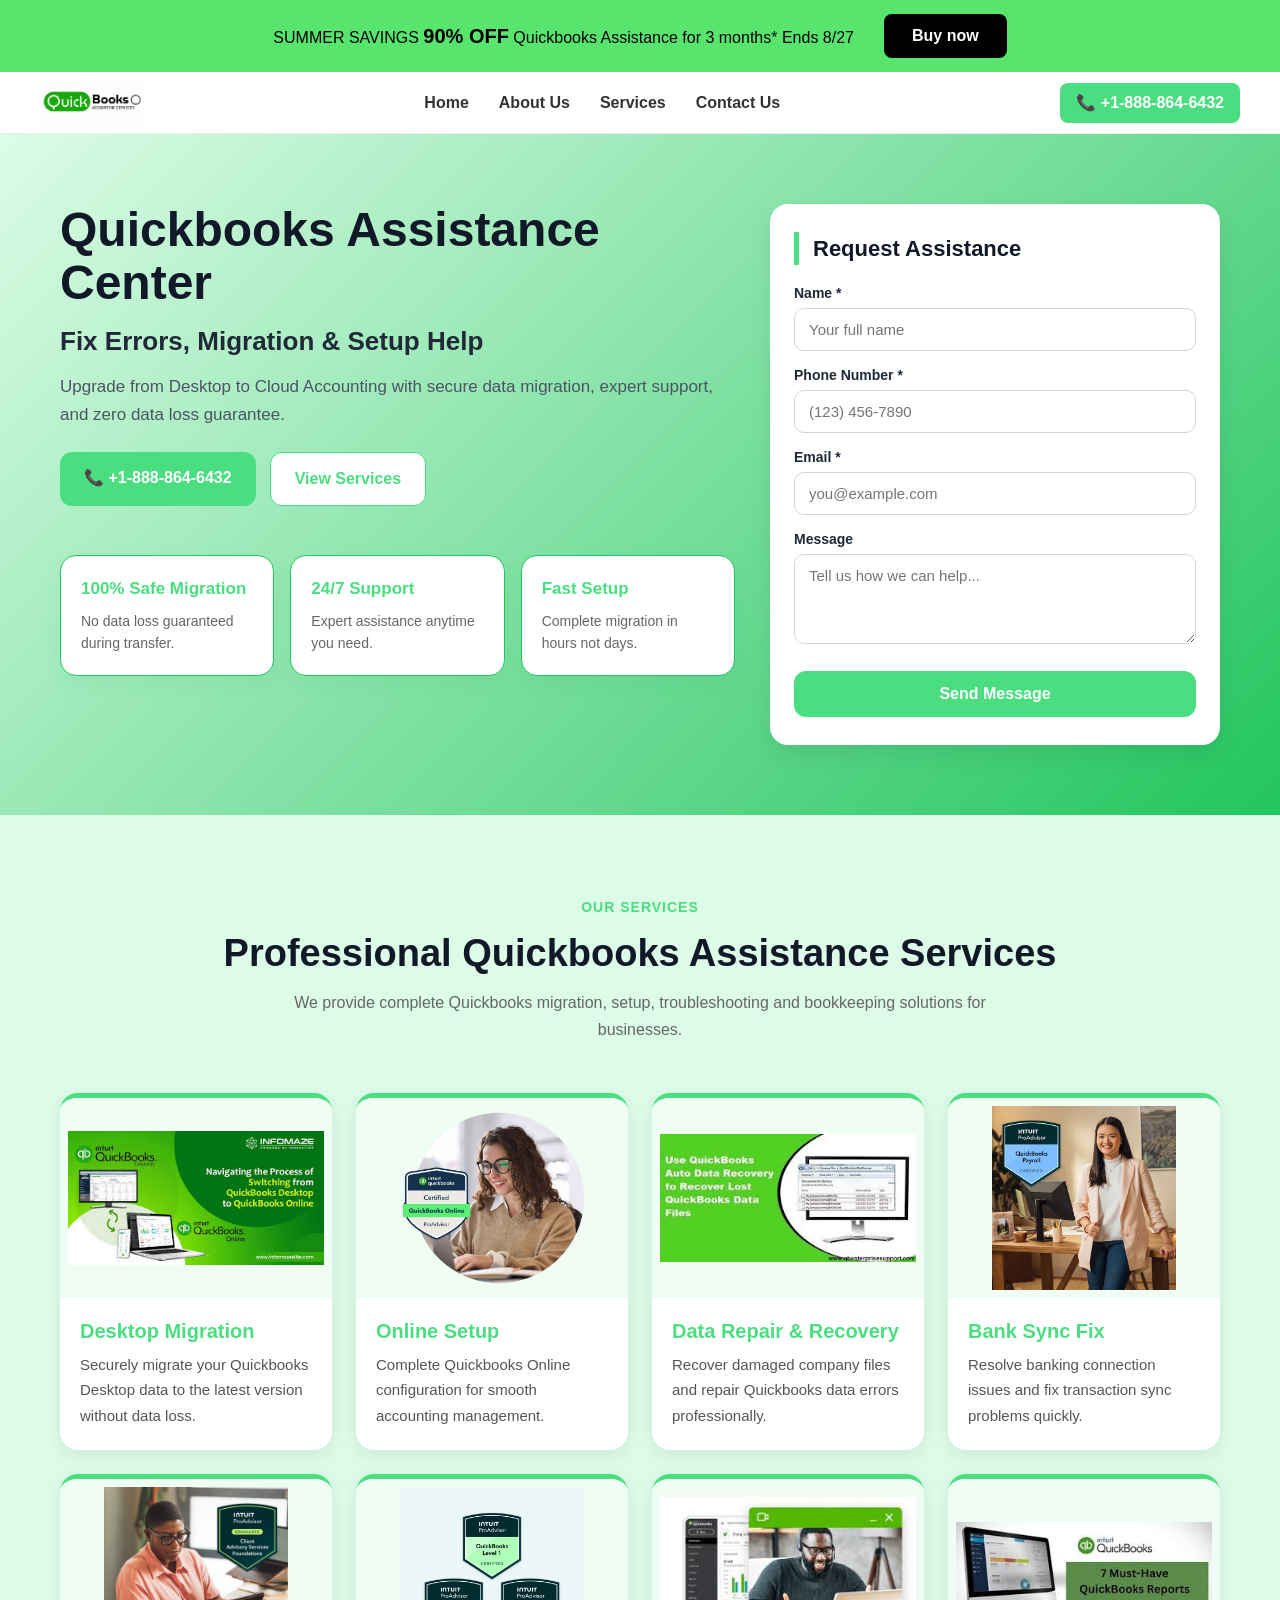
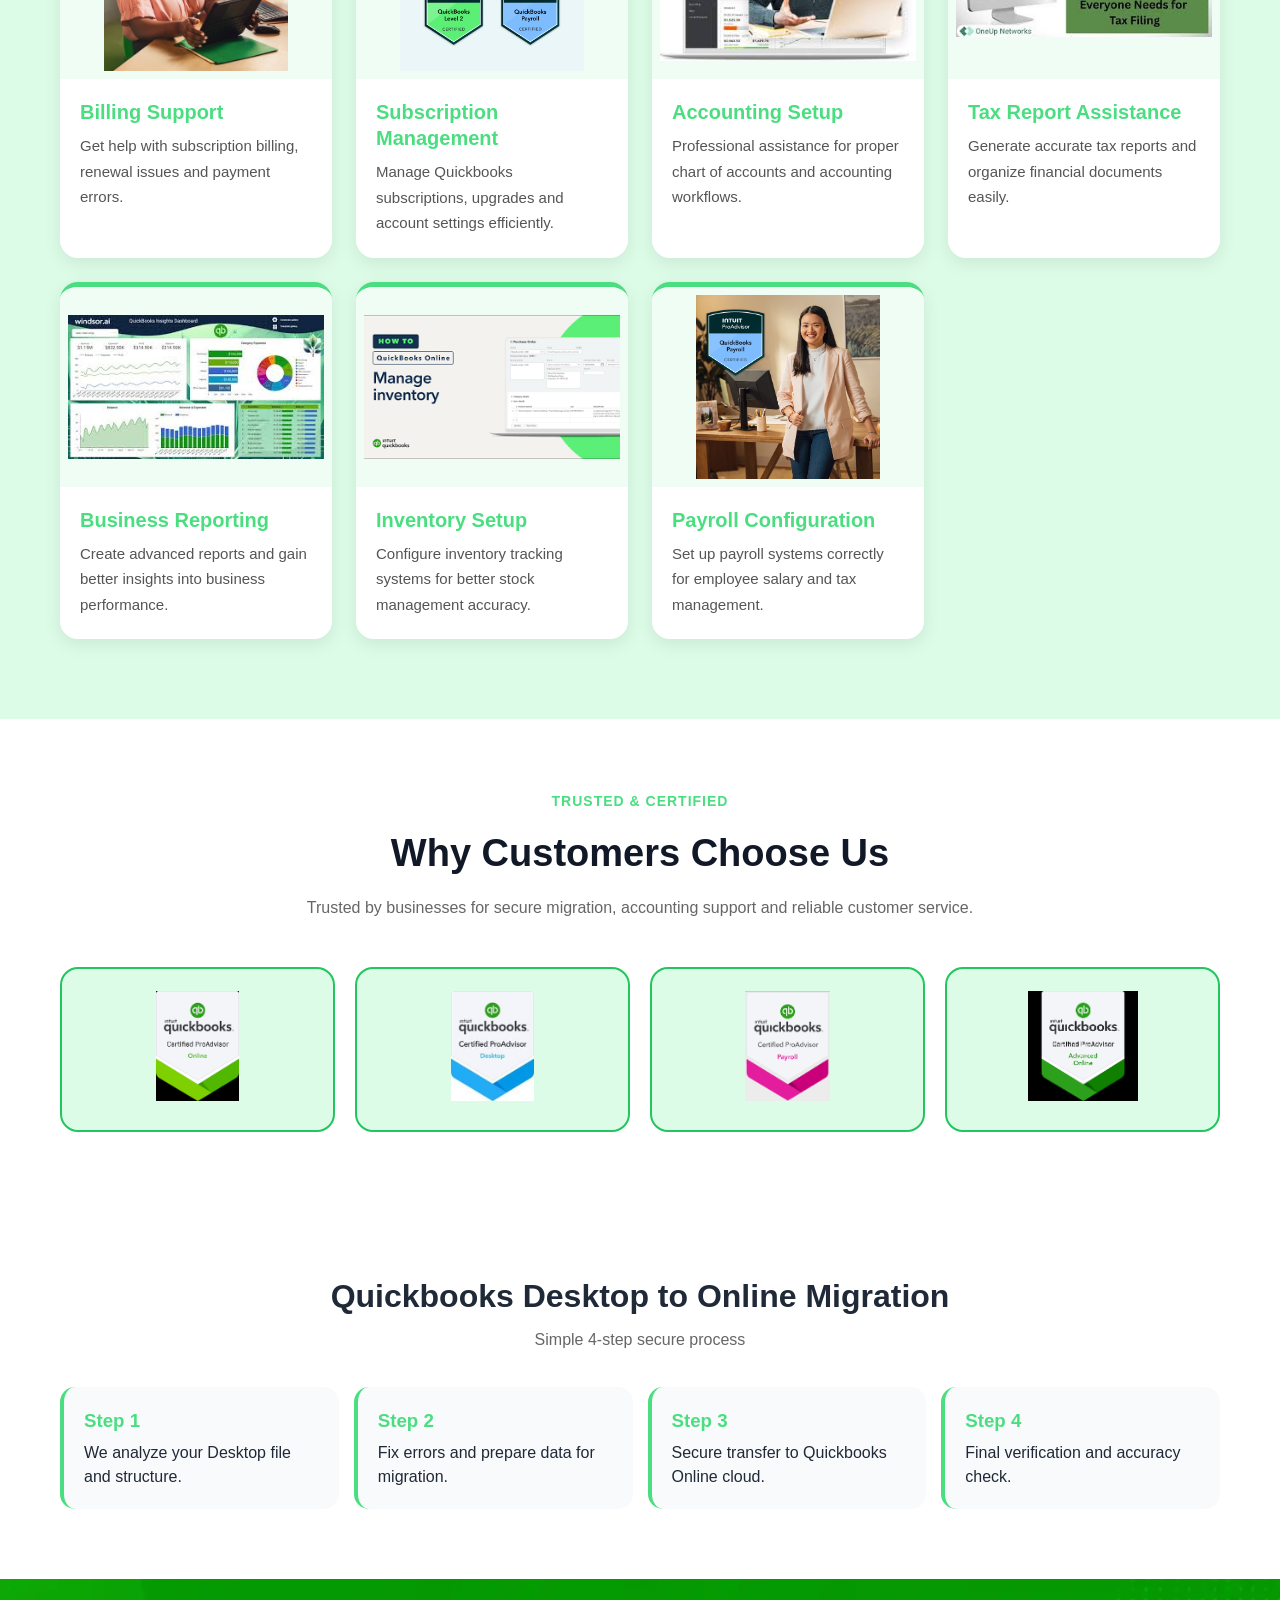
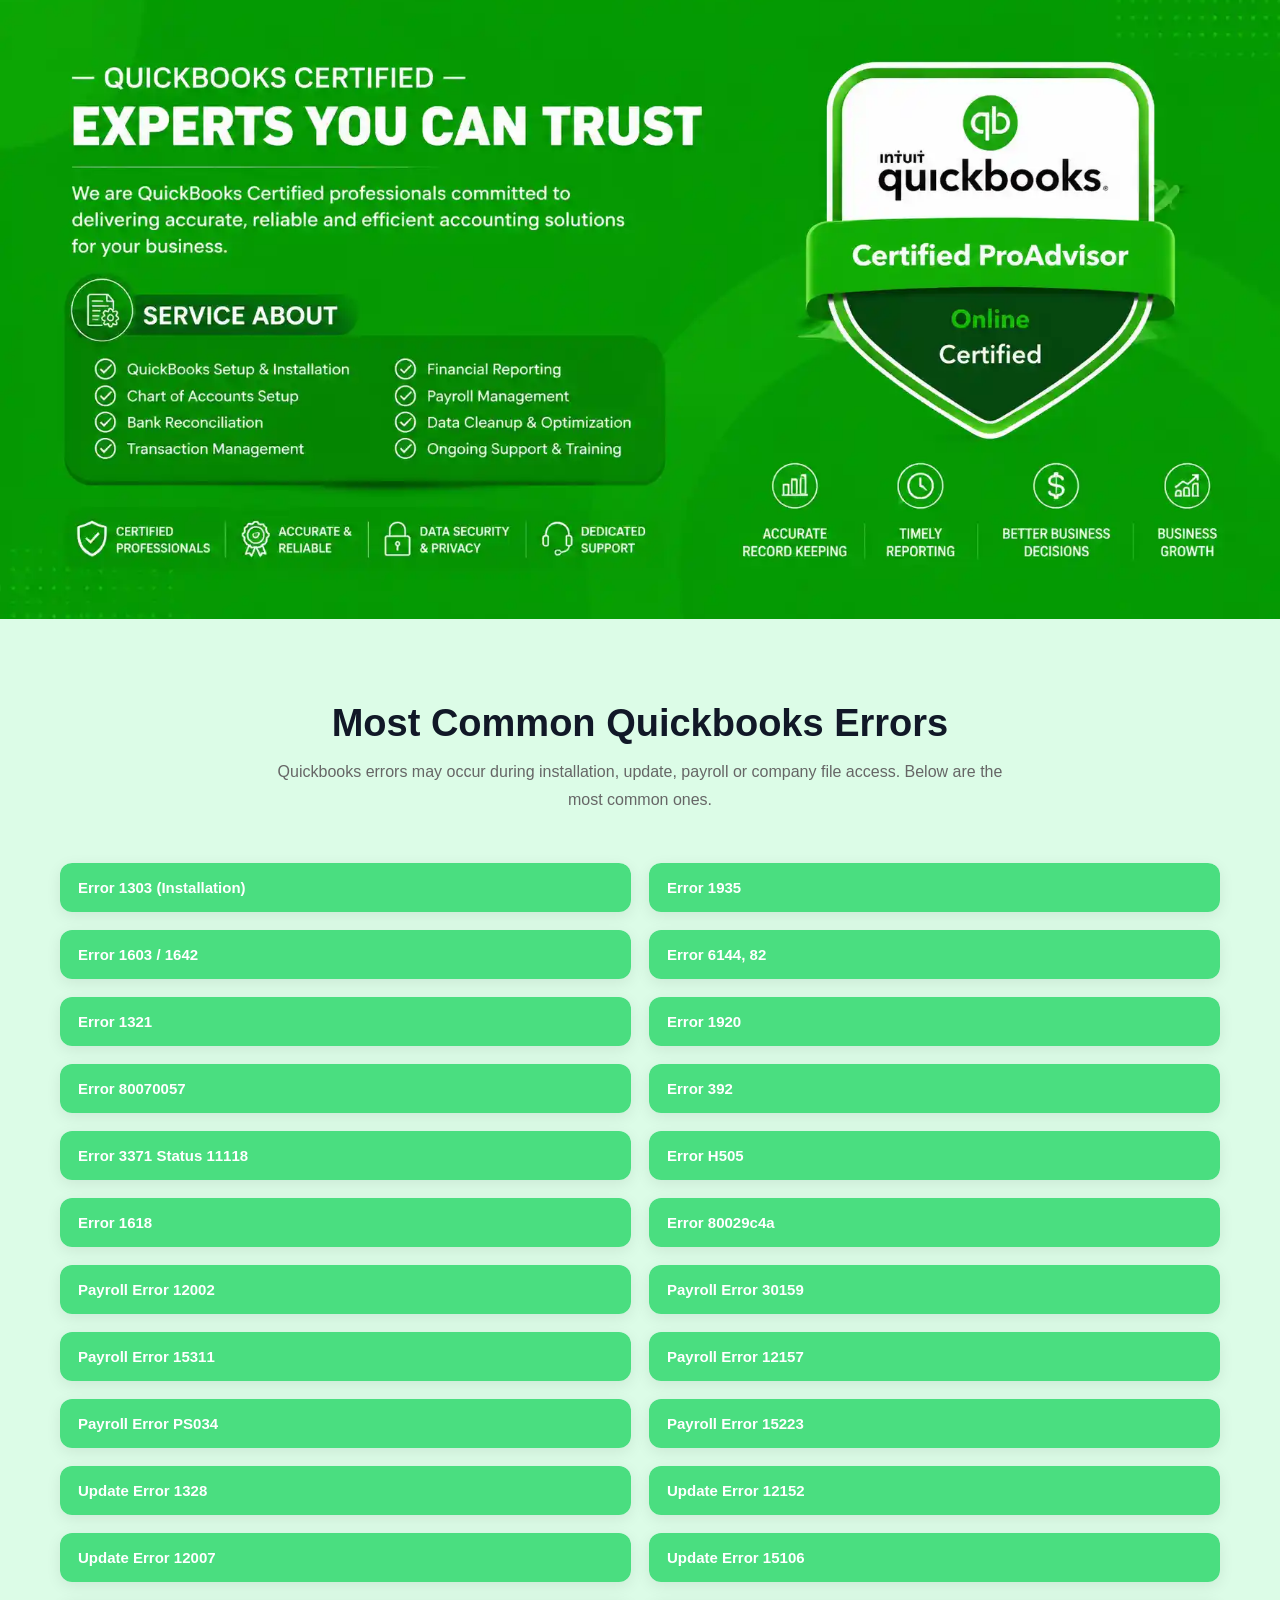
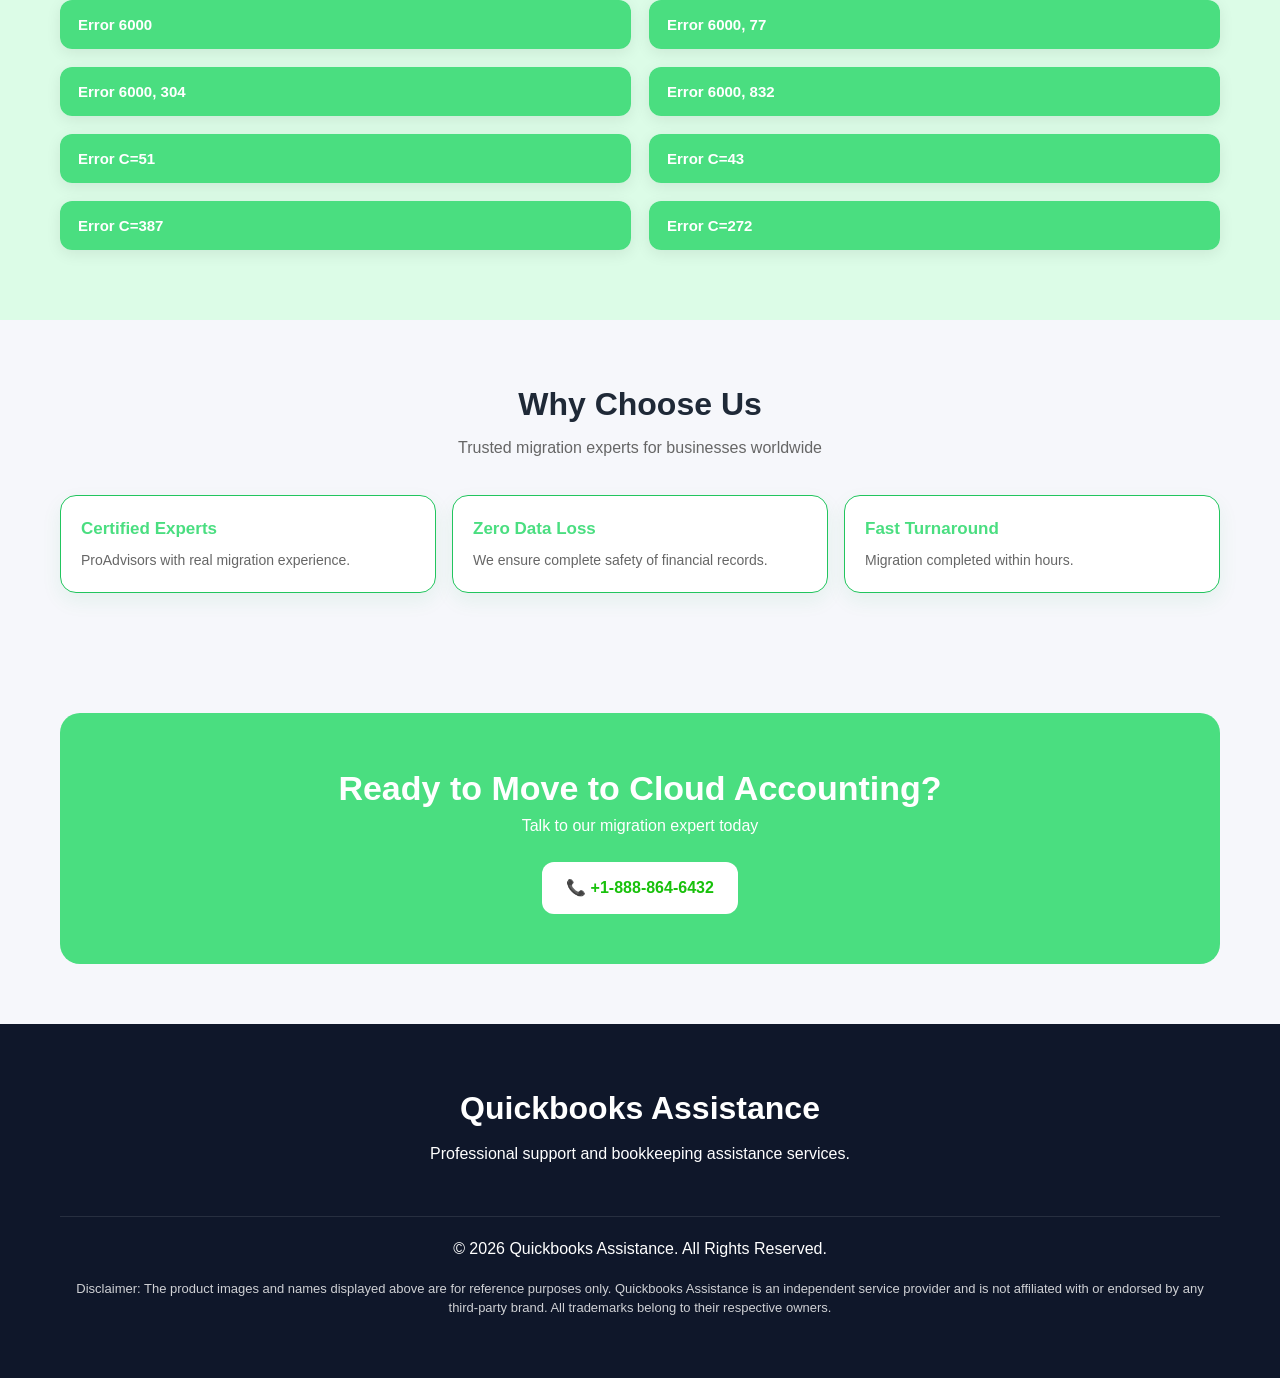
==== commit 018aeab8: "fix index  as previous" ====
--- a/index.html
+++ b/index.html
@@ -1,33 +1,17 @@
 <!DOCTYPE html>
-<html dir="ltr" lang="en">
+<html lang="en">
 <head>
   <meta charset="UTF-8">
-  <meta name="viewport" content="width=device-width, initial-scale=1">
-  <meta http-equiv="X-UA-Compatible" content="IE=edge">
-  <title>Contact QuickBooks Assistance – Expert Support & Consultation</title>
-  <meta name="description" content="Contact our trusted QuickBooks experts today. Schedule a free consultation for expert support with setup, integrations, data migration, and pricing.">
-  <link href="//cdnjs.cloudflare.com/ajax/libs/twitter-bootstrap/3.3.5/css/bootstrap.min.css" rel="stylesheet">
-  <link href="//cdnjs.cloudflare.com/ajax/libs/font-awesome/4.7.0/css/font-awesome.min.css" rel="stylesheet">
-  <link rel="preconnect" href="https://fonts.googleapis.com">
-  <link rel="preconnect" href="https://fonts.gstatic.com" crossorigin>
-  <link href="https://fonts.googleapis.com/css2?family=Inter:wght@300;400;500;600;700;800;900&display=swap" rel="stylesheet">
+  <meta name="viewport" content="width=device-width, initial-scale=1.0, maximum-scale=1.0, user-scalable=yes">
+  <title>Quickbooks Assistance – Support & Migration</title>
   <style>
-    /* ===== RESET & BASE ===== */
-    * { margin: 0; padding: 0; box-sizing: border-box; }
-    body {
-      font-family: 'Inter', Arial, sans-serif;
-      background: #f6f7fb;
-      color: #232323;
-      line-height: 1.6;
-    }
-    a { transition: 0.3s; }
-    .container {
-      max-width: 1200px;
-      margin: 0 auto;
-      padding: 0 20px;
-    }
-
-    /* ===== TOP OFFER BAR ===== */
+    /* RESET & BASE */
+    * { margin: 0; padding: 0; box-sizing: border-box; font-family: Arial, sans-serif; }
+    body { background: #f6f7fb; color: #1f2937; line-height: 1.5; }
+
+    .container { max-width: 1200px; margin: 0 auto; padding: 0 20px; }
+
+    /* TOP OFFER BAR */
     .top-offer { background: #58e56d; padding: 14px 20px; }
     .offer-container {
       max-width: 1200px; margin: 0 auto; display: flex;
@@ -46,7 +30,7 @@
       .offer-btn { width: 180px; text-align: center; }
     }
 
-    /* ===== HEADER (unchanged) ===== */
+    /* HEADER */
     header {
       position: sticky; top: 0; z-index: 999;
       background: #fff; border-bottom: 1px solid #eee;
@@ -60,7 +44,6 @@
       background: #4ade80; color: #fff; padding: 8px 16px;
       border-radius: 8px; font-weight: 700; text-decoration: none; white-space: nowrap;
     }
-    .cta-btn:hover { background: #22c55e; color: #fff; }
     .navbar { flex: 1; display: flex; justify-content: center; }
     .nav-links {
       display: flex; align-items: center; list-style: none; gap: 30px;
@@ -80,319 +63,184 @@
       .cta-btn { width: 100%; text-align: center; }
     }
 
-    /* ===== BUTTONS ===== */
-    .new_button {
-      display: inline-block;
-      padding: 14px 36px;
-      border-radius: 50px;
-      background: #4ade80;
-      color: #fff;
-      font-weight: 700;
-      text-decoration: none;
-      font-size: 16px;
-      border: none;
-      transition: 0.3s;
-    }
-    .new_button:hover {
-      background: #22c55e;
-      color: #fff;
-      text-decoration: none;
-    }
-    .new_button.dark {
-      background: #0f172a;
-      color: #fff;
-    }
-    .new_button.dark:hover {
-      background: #1a2332;
-    }
-
-    /* ===== SECTIONS ===== */
-    section { padding: 60px 0; }
-    .section-white { background: #fff; }
-    .section-light { background: #f8fafc; }
-    .section-green { background: #dcfce7; }
-
-    .normal_white_box {
-      background: #fff;
-      padding: 40px 30px;
-      border-radius: 16px;
-      box-shadow: 0 4px 24px rgba(0,0,0,0.06);
+    /* HERO */
+    .hero { padding: 70px 0; background: linear-gradient(135deg,#dcfce7,#22c55e); }
+    .hero-grid {
+      display: grid; grid-template-columns: 1.2fr 0.8fr;
+      gap: 35px; align-items: start;
+    }
+    .hero h1 { font-size: 48px; line-height: 1.1; margin-bottom: 12px; color: #111827; }
+    .hero h2 { font-size: 26px; color: #1f2937; margin-bottom: 12px; font-weight: 600; }
+    .hero p { color: #4b5563; font-size: 17px; line-height: 1.7; }
+    .hero-actions { display: flex; gap: 14px; margin-top: 22px; flex-wrap: wrap; }
+    .btn-primary {
+      background: #4ade80; color: #fff; padding: 14px 24px;
+      border-radius: 12px; text-decoration: none; font-weight: 700; transition: .3s; display: inline-block;
+    }
+    .btn-primary:hover { background: #22c55e; }
+    .btn-outline {
+      border: 1px solid #4ade80; padding: 14px 24px; border-radius: 12px;
+      text-decoration: none; color: #4ade80; font-weight: 600;
+      background: #fff; transition: .3s; display: inline-block;
+    }
+    .btn-outline:hover { background: #4ade80; color: #fff; }
+
+    .grid-3 {
+      display: grid; grid-template-columns: repeat(3,1fr);
+      gap: 16px; margin-top: 25px;
+    }
+    .card {
+      background: #fff; padding: 20px; border-radius: 16px;
+      box-shadow: 0 8px 20px rgba(22,163,74,.08);
+      border: 1px solid #22c55e; transition: .3s;
+    }
+    .card:hover { transform: translateY(-6px); }
+    .card h3 { font-size: 17px; margin-bottom: 8px; color: #4ade80; }
+    .card p { font-size: 14px; color: #666; line-height: 1.6; }
+
+    /* CONTACT FORM */
+    .form-panel {
+      background: #fff; border-radius: 18px; padding: 28px 24px;
+      box-shadow: 0 10px 25px rgba(0,0,0,.08);
+      position: sticky; top: 90px;
+    }
+    .form-panel h3 {
+      margin-bottom: 18px; font-size: 22px; color: #111827;
+      border-left: 5px solid #4ade80; padding-left: 14px;
+    }
+    .form-panel label {
+      display: block; font-weight: 600; margin-top: 14px; margin-bottom: 4px;
+      font-size: 14px; color: #1f2937;
+    }
+    .form-panel input, .form-panel textarea {
+      width: 100%; padding: 12px 14px; border: 1px solid #d1d5db;
+      border-radius: 10px; font-size: 15px; transition: .2s;
+    }
+    .form-panel input:focus, .form-panel textarea:focus {
+      border-color: #4ade80; outline: none; box-shadow: 0 0 0 3px rgba(74,222,128,.2);
+    }
+    .form-panel textarea { height: 90px; resize: vertical; }
+    .form-panel .btn-submit {
+      background: #4ade80; color: #fff; border: none;
+      padding: 14px 22px; border-radius: 12px; font-weight: 700;
+      font-size: 16px; width: 100%; margin-top: 20px; cursor: pointer;
+      transition: .3s;
+    }
+    .form-panel .btn-submit:hover { background: #22c55e; }
+    .form-error { color: #b91c1c; font-size: 13px; margin-top: 4px; display: none; }
+    .form-success { display: none; color: #16a34a; font-weight: 600; text-align: center; margin-top: 16px; }
+
+    @media (max-width:991px) {
+      .hero { padding: 50px 0; }
+      .hero-grid { grid-template-columns: 1fr; }
+      .hero h1 { font-size: 34px; }
+      .hero h2 { font-size: 22px; }
+      .grid-3 { grid-template-columns: 1fr; }
+      .hero-actions { flex-direction: column; }
+      .btn-primary, .btn-outline { width: 100%; text-align: center; }
+      .form-panel { position: relative; top: auto; }
+    }
+
+    /* SERVICES SECTION */
+    .services-section { padding: 80px 0; background: #dcfce7; }
+    .section-heading { text-align: center; margin-bottom: 50px; }
+    .section-heading span {
+      color: #4ade80; font-size: 14px; font-weight: 700;
+      letter-spacing: 1px; text-transform: uppercase;
+    }
+    .section-heading h2 { font-size: 38px; margin: 12px 0; color: #111827; line-height: 1.2; }
+    .section-heading p { max-width: 750px; margin: 0 auto; color: #666; font-size: 16px; line-height: 1.7; }
+
+    .services-grid {
+      display: grid; grid-template-columns: repeat(4,1fr); gap: 24px;
+    }
+    .service-card {
+      background: #fff; border-radius: 18px; overflow: hidden;
+      box-shadow: 0 5px 18px rgba(0,0,0,.08); transition: .35s;
+      border-top: 5px solid #4ade80; display: flex; flex-direction: column;
       height: 100%;
-      text-align: center;
-    }
-    .normal_white_box i {
-      font-size: 42px;
-      color: #4ade80;
-      margin-bottom: 16px;
-      display: block;
-    }
-    .normal_white_box h3 {
-      font-size: 20px;
-      font-weight: 700;
-      margin-bottom: 12px;
-      color: #111827;
-    }
-    .normal_white_box p {
-      color: #6b7280;
-      font-size: 15px;
-      line-height: 1.7;
-    }
-    .normal_white_box .buttons { margin-top: 18px; }
-
-    .dark_background {
-      background: #0f172a;
-      color: #fff;
-      padding: 50px 40px;
-      border-radius: 16px;
-    }
-    .dark_background .new_button {
-      background: #4ade80;
-      color: #0f172a;
-    }
-    .dark_background .new_button:hover {
-      background: #22c55e;
-    }
-
-    .large_text { font-size: 18px; line-height: 1.8; color: #4b5563; }
-    .dark_background .large_text { color: #cbd5e1; }
-
-    .mini_container { max-width: 800px; margin: 0 auto; }
-    .mt50 { margin-top: 50px; }
-    .mb30 { margin-bottom: 30px; }
-
-    .round_btn {
-      display: inline-block;
-      padding: 10px 28px;
-      border-radius: 50px;
-      background: #4ade80;
-      color: #fff;
-      font-weight: 700;
-      text-decoration: none;
-      border: 2px solid #4ade80;
-      font-size: 15px;
-    }
-    .round_btn:hover {
-      background: #22c55e;
-      border-color: #22c55e;
-      color: #fff;
-      text-decoration: none;
-    }
-    .round_btn.white_bg {
-      background: #fff;
-      color: #4ade80;
-      border: 2px solid #4ade80;
-    }
-    .round_btn.white_bg:hover {
-      background: #4ade80;
-      color: #fff;
-    }
-    .round_btn.outline_dark {
-      background: transparent;
-      color: #fff;
-      border: 2px solid #fff;
-    }
-    .round_btn.outline_dark:hover {
-      background: #fff;
-      color: #4ade80;
-    }
-
-    /* ===== HERO ===== */
-    .hero_banner {
-      background: linear-gradient(135deg, #0f172a 0%, #1a2332 100%);
-      padding: 60px 0 70px;
-      color: #fff;
-      position: relative;
-      overflow: hidden;
-    }
-    .hero_banner::before {
-      content: '';
-      position: absolute;
-      top: 0;
-      left: 0;
-      right: 0;
-      bottom: 0;
-      background: url('data:image/svg+xml,<svg xmlns="http://www.w3.org/2000/svg" viewBox="0 0 100 100"><circle cx="20" cy="20" r="3" fill="rgba(74,222,128,0.1)"/><circle cx="80" cy="40" r="5" fill="rgba(74,222,128,0.08)"/><circle cx="50" cy="70" r="4" fill="rgba(74,222,128,0.06)"/><circle cx="90" cy="80" r="2" fill="rgba(74,222,128,0.12)"/><circle cx="10" cy="60" r="3" fill="rgba(74,222,128,0.09)"/></svg>');
-      background-size: 200px 200px;
-      opacity: 0.3;
-    }
-    .hero_banner .container { position: relative; z-index: 1; }
-    .hero_banner h1 {
-      font-size: 44px;
-      font-weight: 800;
-      margin-bottom: 15px;
-    }
-    .hero_banner h1 span { color: #4ade80; }
-    .hero_banner .large_text {
-      color: #cbd5e1;
-      max-width: 700px;
-      margin: 0 auto 25px;
-    }
-    .hero_banner .h_title {
-      font-size: 18px;
-      color: #cbd5e1;
-      margin-bottom: 20px;
-    }
-    .hero_banner .h_title strong { color: #4ade80; }
-    .hero_banner .h_title a { color: #4ade80; text-decoration: none; }
-    .hero_banner .h_title a:hover { color: #fff; }
-
-    .flex_row {
-      display: flex;
-      flex-wrap: wrap;
-      margin-top: 40px;
-    }
-    .flex_row .col-sm-4 {
-      display: flex;
-      margin-bottom: 24px;
-    }
-    .flex_row .col-sm-4 .normal_white_box {
-      width: 100%;
-    }
-
-    /* ===== CONTACT FORM (W3-style) ===== */
-    .w3-form-card {
-      background: #fff;
-      border-radius: 20px;
-      padding: 32px 28px;
-      box-shadow: 0 12px 40px rgba(0,0,0,0.15);
-      text-align: left;
-      color: #1f2937;
-      transition: 0.2s;
-      height: 100%;
-    }
-    .w3-form-card h3 {
-      font-weight: 700;
-      font-size: 24px;
-      margin-top: 0;
-      margin-bottom: 8px;
-      color: #0f172a;
-    }
-    .w3-form-card .sub {
-      color: #6b7280;
-      font-size: 15px;
-      margin-bottom: 20px;
-      display: block;
-    }
-    .w3-form-card label {
-      font-weight: 600;
-      font-size: 14px;
-      color: #1f2937;
-      margin-bottom: 4px;
-      display: block;
-    }
-    .w3-form-card .w3-input {
-      width: 100%;
-      padding: 12px 16px;
-      border: 1px solid #d1d5db;
-      border-radius: 30px;
-      font-size: 15px;
-      background: #f9fafb;
-      transition: 0.2s;
-      margin-bottom: 16px;
-      outline: none;
-      font-family: 'Inter', sans-serif;
-    }
-    .w3-form-card .w3-input:focus {
-      border-color: #4ade80;
-      background: #fff;
-      box-shadow: 0 0 0 3px rgba(74,222,128,0.2);
-    }
-    .w3-form-card textarea.w3-input {
-      border-radius: 20px;
-      min-height: 100px;
-      resize: vertical;
-    }
-    .w3-form-card .w3-button {
-      background: #4ade80;
-      border: none;
-      padding: 12px 32px;
-      border-radius: 50px;
-      font-weight: 700;
-      font-size: 16px;
-      color: #0f172a;
-      transition: 0.2s;
-      width: 100%;
-      cursor: pointer;
-    }
-    .w3-form-card .w3-button:hover {
-      background: #22c55e;
-      color: #fff;
-    }
-    .w3-form-card .form-row {
-      display: flex;
-      gap: 14px;
-      flex-wrap: wrap;
-    }
-    .w3-form-card .form-row > div {
-      flex: 1 1 45%;
-      min-width: 140px;
-    }
-    /* form error & success */
-    .form-error {
-      color: #dc2626;
-      font-size: 13px;
-      margin-top: -10px;
-      margin-bottom: 10px;
-      display: none;
-    }
-    .form-success {
-      background: #dcfce7;
-      color: #16a34a;
-      padding: 12px 16px;
-      border-radius: 12px;
-      font-weight: 600;
-      text-align: center;
-      margin-top: 14px;
-      display: none;
-    }
-
-    /* ===== IMAGE BANNER ===== */
-    .imgbg {
-      background: #f0fdf4;
-      padding: 60px 0;
-    }
-    .imgbg .normal_white_box {
-      background: #fff;
-      padding: 50px 40px;
-      border-radius: 16px;
-      box-shadow: 0 4px 24px rgba(0,0,0,0.06);
-    }
-    .imgbg .normal_white_box h2 {
-      font-size: 32px;
-      font-weight: 800;
-      color: #111827;
-      margin-bottom: 15px;
-    }
-    .imgbg .normal_white_box h2 span { color: #4ade80; }
-
-    /* ===== FAQ ===== */
-    .faq-item {
-      background: #fff;
-      padding: 24px 30px;
-      border-radius: 12px;
-      margin-bottom: 16px;
-      box-shadow: 0 2px 12px rgba(0,0,0,0.06);
-      border-left: 4px solid #4ade80;
-    }
-    .faq-item .h_title {
-      font-size: 17px;
-      font-weight: 700;
-      color: #111827;
-      margin-bottom: 6px;
-    }
-    .faq-item p {
-      font-size: 15px;
-      color: #6b7280;
-      margin: 0;
-      line-height: 1.7;
-    }
-    .faq-item p strong { color: #4ade80; }
-    .faq-item p a { color: #4ade80; text-decoration: none; }
-    .faq-item p a:hover { text-decoration: underline; }
-
-    .no_padding { padding: 0; }
-
-    /* ===== FOOTER ===== */
+    }
+    .service-card:hover { transform: translateY(-8px); box-shadow: 0 10px 30px rgba(22,163,74,.18); }
+    .service-card .img-wrap {
+      width: 100%; height: 200px; overflow: hidden;
+      background: #f0fdf4; display: flex; align-items: center; justify-content: center;
+      padding: 8px;
+    }
+    .service-card .img-wrap img {
+      width: 100%; height: 100%; object-fit: contain;
+      display: block; transition: .3s;
+    }
+    .service-card:hover .img-wrap img { transform: scale(1.02); }
+    .service-card h3 {
+      font-size: 20px; color: #4ade80; padding: 20px 20px 8px;
+      line-height: 1.3; font-weight: 700;
+    }
+    .service-card p { padding: 0 20px 22px; color: #555; font-size: 15px; line-height: 1.7; flex:1; }
+
+    @media (max-width:1100px) { .services-grid { grid-template-columns: repeat(3,1fr); } }
+    @media (max-width:991px) {
+      .services-section { padding: 60px 0; }
+      .section-heading { margin-bottom: 35px; }
+      .section-heading h2 { font-size: 30px; }
+      .services-grid { grid-template-columns: repeat(2,1fr); gap: 20px; }
+      .service-card .img-wrap { height: 190px; }
+    }
+    @media (max-width:576px) {
+      .services-grid { grid-template-columns: 1fr; }
+      .section-heading h2 { font-size: 26px; }
+      .service-card .img-wrap { height: 200px; }
+    }
+
+    /* BADGE SECTION */
+    .badge-section { padding: 70px 0; background: #ffffff; }
+    .badge-heading { text-align: center; margin-bottom: 45px; }
+    .badge-heading span {
+      color: #4ade80; font-size: 14px; font-weight: 700;
+      letter-spacing: 1px; text-transform: uppercase;
+    }
+    .badge-heading h2 { font-size: 38px; color: #111827; margin: 12px 0; }
+    .badge-heading p { max-width: 700px; margin: 0 auto; color: #666; line-height: 1.7; }
+
+    .badge-grid { display: grid; grid-template-columns: repeat(4,1fr); gap: 20px; align-items: center; }
+    .badge-box {
+      background: #dcfce7; border: 2px solid #22c55e; border-radius: 18px;
+      padding: 22px; text-align: center; transition: .3s;
+    }
+    .badge-box:hover { transform: translateY(-6px); box-shadow: 0 10px 25px rgba(22,163,74,.12); }
+    .badge-box img { width: 100%; max-width: 160px; height: 110px; object-fit: contain; margin: 0 auto; }
+    @media (max-width:991px) { .badge-grid { grid-template-columns: repeat(2,1fr); } }
+    @media (max-width:576px) { .badge-grid { grid-template-columns: 1fr; } }
+
+    /* QB ERRORS */
+    .qb-errors-section { padding: 70px 0; background: #dcfce7; }
+    .qb-grid { display: grid; grid-template-columns: repeat(2,1fr); gap: 18px; }
+    .qb-item { background: #fff; border-radius: 12px; overflow: hidden; box-shadow: 0 4px 15px rgba(0,0,0,0.08); }
+    .qb-question {
+      width: 100%; text-align: left; padding: 16px 18px; background: #4ade80;
+      color: #fff; border: none; cursor: pointer; font-weight: 600; font-size: 15px;
+    }
+    .qb-answer { max-height: 0; overflow: hidden; transition: 0.4s; padding: 0 18px; }
+    .qb-item.active .qb-answer { max-height: 200px; }
+    .qb-answer p { padding: 14px 0; color: #555; }
+    @media(max-width:768px){ .qb-grid { grid-template-columns:1fr; } }
+
+    /* BANNER */
+    .banner { width: 100%; overflow: hidden; margin: 0; padding: 0; }
+    .banner img { width: 100%; height: auto; display: block; }
+
+    /* MIGRATION */
+    .migration { background: #fff; padding: 70px 0; }
+    .steps { display: grid; grid-template-columns: repeat(4,1fr); gap: 15px; margin-top: 28px; }
+    .step { background: #f9fafb; padding: 20px; border-radius: 15px; border-left: 4px solid #4ade80; }
+    .step h3 { color: #4ade80; margin-bottom: 6px; }
+    @media(max-width:900px){ .steps { grid-template-columns:1fr; } }
+
+    /* CTA */
+    .cta { background: #4ade80; color: #fff; padding: 50px 20px; text-align: center; border-radius: 20px; }
+    .cta h2 { font-size: 34px; }
+    .cta .btn-primary { background: #fff; color: #18C10B; }
+
+    /* FOOTER */
     footer { background: #0f172a; color: #fff; padding: 60px 0; text-align: center; }
     footer h3 { font-size: 32px; margin-bottom: 10px; }
     .footer-links { display: flex; justify-content: center; gap: 15px; flex-wrap: wrap; margin: 25px 0; }
@@ -400,35 +248,14 @@
     .copy { margin-top: 20px; padding-top: 20px; border-top: 1px solid rgba(255,255,255,.1); }
     .disclaimer { margin-top: 18px; opacity: .8; font-size: 13px; }
 
-    /* ===== RESPONSIVE ===== */
-    @media (max-width: 991px) {
-      .hero_banner h1 { font-size: 36px; }
-      section { padding: 40px 0; }
-      .imgbg .normal_white_box h2 { font-size: 26px; }
-      .flex_row .col-sm-4 { width: 50%; }
-      .w3-form-card { padding: 24px 20px; }
-    }
-
-    @media (max-width: 768px) {
-      .hero_banner h1 { font-size: 28px; }
-      .hero_banner { padding: 40px 0 50px; }
-      .flex_row .col-sm-4 { width: 100%; }
-      .imgbg .normal_white_box { padding: 30px 20px; }
-      .imgbg .normal_white_box h2 { font-size: 22px; }
-      .faq-item { padding: 18px 20px; }
-      .w3-form-card .form-row { flex-direction: column; }
-      .w3-form-card .form-row > div { flex: 1 1 100%; }
-    }
-
-    @media (max-width: 480px) {
-      .hero_banner h1 { font-size: 24px; }
-      .normal_white_box { padding: 24px 16px; }
-    }
+    .section { padding: 60px 0; }
+    .title { text-align: center; margin-bottom: 35px; }
+    .title h2 { font-size: 32px; }
+    .title p { color: #666; margin-top: 8px; }
   </style>
 </head>
 <body>
-
-<!-- ===== TOP OFFER BAR ===== -->
+<!-- TOP OFFER -->
 <div class="top-offer">
   <div class="offer-container">
     <p>SUMMER SAVINGS <strong>90% OFF</strong> Quickbooks Assistance for 3 months* Ends 8/27</p>
@@ -436,7 +263,7 @@
   </div>
 </div>
 
-<!-- ===== HEADER (from first file) ===== -->
+<!-- HEADER -->
 <header>
   <div class="container nav">
     <div class="logo">
@@ -454,188 +281,228 @@
   </div>
 </header>
 
-<!-- ===== MAIN (from second file) ===== -->
-<main>
-
-  <!-- ===== HERO (with form on right side) ===== -->
-  <section class="hero_banner">
-    <div class="container">
-      <div class="row">
-        <!-- left column: text + cards -->
-        <div class="col-md-6">
-          <div class="mini_container" style="max-width:100%;">
-            <h1>Contact Our <span>QuickBooks Experts</span></h1>
-            <p class="large_text">Schedule your free QuickBooks consultation with our certified experts. Get help with product selection, setup, data migration, integrations, pricing, and more.</p>
-            <p class="h_title">Call us at <strong>+1-800-442-1838</strong> or <a href="mailto:support@quickbooksassistance.com">email us</a> to schedule an appointment.</p>
-            <p class="h_title">Call us at <strong>+1-888-864-6432</strong> or <a href="mailto:support@quickbooksassistance.com">email us</a> to schedule an appointment.</p>
-            <p><a href="#" class="new_button">Book Your Consultation Now</a></p>
-          </div>
-        </div>
-
-        <!-- right column: W3-style form -->
-        <div class="col-md-6">
-          <div class="w3-form-card">
-            <h3>Get in touch</h3>
-            <span class="sub">We'll reply within 1 business day</span>
-            <form id="contactForm" action="https://api.web3forms.com/submit" method="POST">
-              <input type="hidden" name="access_key" value="c9fd6b62-5866-4b03-9db1-cb20e3c150e2">
-              <div class="form-row">
-                <div>
-                  <label for="name">Full name *</label>
-                  <input type="text" id="name" name="name" class="w3-input" placeholder="John Doe" required>
-                  <div class="form-error" id="nameError">Please enter your name</div>
-                </div>
-                <div>
-                  <label for="phone">Phone *</label>
-                  <input type="tel" id="phone" name="phone" class="w3-input" placeholder="+1 (800) 442-1838" required>
-                  <div class="form-error" id="phoneError">Valid phone number required</div>
-                </div>
-              </div>
-              <label for="email">Email *</label>
-              <input type="email" id="email" name="email" class="w3-input" placeholder="you@example.com" required>
-              <div class="form-error" id="emailError">Please enter a valid email</div>
-
-              <label for="msg">Message</label>
-              <textarea id="msg" name="message" class="w3-input" placeholder="Tell us how we can help..."></textarea>
-
-              <button type="submit" class="w3-button"><i class="fa fa-paper-plane"></i> Send message</button>
-              <div class="form-success" id="formSuccess">✔ Your message was sent successfully! We'll contact you shortly.</div>
-            </form>
-          </div>
-        </div>
-      </div>
-
-      <!-- service cards (below) -->
-      <div class="row flex_row">
-        <div class="col-sm-4">
-          <div class="normal_white_box">
-            <i class="fa fa-graduation-cap"></i>
-            <h3>QuickBooks Training</h3>
-            <p>Whether you're new to QuickBooks or looking to enhance your skills, our experts provide tailored training to help you master the software. Subscribe to our channel for free tips and tutorials.</p>
-            <p class="buttons"><a href="#" class="round_btn" target="_blank">Watch Tutorials</a></p>
-          </div>
-        </div>
-        <div class="col-sm-4">
-          <div class="normal_white_box">
-            <i class="fa fa-comments"></i>
-            <h3>Free Consultation</h3>
-            <p>Have questions about QuickBooks? Our experts are here to help you choose the right version, understand pricing, and get set up correctly for your business needs.</p>
-            <p class="buttons"><a href="#" class="round_btn" target="_blank">Schedule a Call</a></p>
-          </div>
-        </div>
-        <div class="col-sm-4">
-          <div class="normal_white_box">
-            <i class="fa fa-file-text"></i>
-            <h3>Migration Support</h3>
-            <p>Need to migrate from QuickBooks Desktop to Online or switch between versions? Our team handles secure data migration with zero data loss guaranteed.</p>
-            <p class="buttons"><a href="#" class="round_btn">Learn More</a></p>
-          </div>
-        </div>
-        <div class="col-sm-4">
-          <div class="normal_white_box">
-            <i class="fa fa-rss"></i>
-            <h3>Help Guides &amp; Blogs</h3>
-            <p>Stay informed with the latest insights, tips, and updates from our team. Our guides cover everything from setup to advanced features.</p>
-            <p class="buttons"><a href="#" class="round_btn">Read Our Blog</a></p>
-          </div>
-        </div>
-        <div class="col-sm-4">
-          <div class="normal_white_box">
-            <i class="fa fa-book"></i>
-            <h3>QuickBooks Courses</h3>
-            <p>Ready to master QuickBooks at your own pace? Our comprehensive courses feature real-world scenarios, video lessons, and expert support.</p>
-            <p class="buttons"><a href="#" class="round_btn">Enroll Now</a></p>
-          </div>
-        </div>
-        <div class="col-sm-4">
-          <div class="normal_white_box">
-            <i class="fa fa-users"></i>
-            <h3>Our Team</h3>
-            <p>Meet the passionate professionals behind QuickBooks Assistance. Our certified experts are dedicated to providing you with personalized service and support.</p>
-            <p class="buttons"><a href="about.html" class="round_btn">About Us</a></p>
-          </div>
-        </div>
-      </div>
-    </div>
-  </section>
-
-  <!-- ===== IMAGE BANNER ===== -->
-  <section class="imgbg">
-    <div class="container">
-      <div class="mini_container text-center no_padding">
-        <div class="normal_white_box">
-          <h2>Master QuickBooks With <span>Expert Support</span></h2>
-          <p class="large_text">Get the most out of your QuickBooks investment with our comprehensive support programs. Whether you need help with setup, troubleshooting, or advanced features, our team is here to guide you every step of the way.</p>
-          <p class="h_title" style="font-weight:600; color:#111827;">Professional Support for Every QuickBooks User</p>
-          <p class="buttons">
-            <a href="#" class="new_button">Get Started Today</a>
-          </p>
-        </div>
-      </div>
-    </div>
-  </section>
-
-  <!-- ===== FAQ ===== -->
-  <section>
-    <div class="container">
-      <div class="mini_container no_padding">
-        <h2 class="text-center" style="font-size:36px; font-weight:800; color:#111827; margin-bottom:30px;">Frequently Asked <span style="color:#4ade80;">Questions</span></h2>
-
-        <div class="faq-item">
-          <p class="h_title">What services does QuickBooks Assistance provide?</p>
-          <p>We provide expert guidance on QuickBooks product selection, setup and installation, data migration, troubleshooting, error resolution, and ongoing training for businesses of all sizes.</p>
-        </div>
-
-        <div class="faq-item">
-          <p class="h_title">Why should I contact a QuickBooks expert instead of Intuit directly?</p>
-          <p>By working with our team, you get unbiased product guidance, personalized onboarding, and ongoing expert support — all at no extra cost. We ensure you get the right solution for your business without confusion.</p>
-        </div>
-
-        <div class="faq-item">
-          <p class="h_title">How do I contact QuickBooks Assistance for support?</p>
-          <p>You can reach us at <strong>+1-800-442-1838</strong> for expert assistance, or <a href="mailto:support@quickbooksassistance.com">email us</a>. We're here to help you choose, set up, and troubleshoot QuickBooks solutions.</p>
-          <p>You can reach us at <strong>+1-888-864-6432</strong> for expert assistance, or <a href="mailto:support@quickbooksassistance.com">email us</a>. We're here to help you choose, set up, and troubleshoot QuickBooks solutions.</p>
-        </div>
-
-        <div class="faq-item">
-          <p class="h_title">What support can I get for QuickBooks migration?</p>
-          <p>We provide end-to-end migration support including data analysis, error fixing, secure transfer, and final verification. Our zero data loss guarantee ensures your financial records remain safe.</p>
-        </div>
-
-        <div class="faq-item">
-          <p class="h_title">Is QuickBooks free to use?</p>
-          <p>QuickBooks Online offers a 30-day free trial. After that, you'll need to subscribe to continue. Our team can help you secure the right plan and take advantage of current discounts.</p>
-        </div>
-
-        <div class="faq-item">
-          <p class="h_title">How do I contact QuickBooks error support?</p>
-          <p>You can reach Intuit's Technical Support through their Help Center. For step-by-step troubleshooting from a certified expert, our team can guide you directly by phone (<strong>+1-800-442-1838</strong>) or email.</p>
-          <p>You can reach Intuit's Technical Support through their Help Center. For step-by-step troubleshooting from a certified expert, our team can guide you directly by phone (<strong>+1-888-864-6432</strong>) or email.</p>
-        </div>
-      </div>
-    </div>
-  </section>
-
-  <!-- ===== CTA ===== -->
-  <section id="contact" class="dark_background text-center" style="margin: 0 20px 60px; border-radius: 16px;">
-    <div class="container">
-      <h2 style="font-size:36px; font-weight:800; color:#fff; margin-bottom:15px;">Ready to Get <span style="color:#4ade80;">Started?</span></h2>
-      <p class="large_text" style="color:#cbd5e1; max-width:600px; margin:0 auto 25px;">Have questions before or after purchase? Our support team is ready to help.</p>
-      <div style="display:flex; justify-content:center; gap:20px; flex-wrap:wrap;">
-        <a href="tel:+18004421838" class="round_btn" style="font-size:18px; padding:14px 40px; background:#4ade80; border-color:#4ade80; color:#0f172a;">
-          <i class="fa fa-phone"></i> +1-800-442-1838
-          <i class="fa fa-phone"></i> +1-888-864-6432
-        </a>
-        <a href="mailto:support@quickbooksassistance.com" class="round_btn" style="font-size:18px; padding:14px 40px; background:transparent; border-color:#fff; color:#fff;">
-          <i class="fa fa-envelope"></i> Email Us
-        </a>
-      </div>
-    </div>
-  </section>
-
-</main>
-
-<!-- ===== FOOTER ===== -->
+<!-- HERO -->
+<section class="hero" id="about">
+  <div class="container hero-grid">
+    <div>
+      <h1>Quickbooks Assistance Center</h1>
+      <h2>Fix Errors, Migration & Setup Help</h2>
+      <p>Upgrade from Desktop to Cloud Accounting with secure data migration, expert support, and zero data loss guarantee.</p>
+      <div class="hero-actions">
+        <a href="tel:+18004421838" class="btn-primary">📞 +1-888-864-6432</a>
+        <a href="#services" class="btn-outline">View Services</a>
+      </div>
+      <br>
+      <div class="grid-3">
+        <div class="card"><h3>100% Safe Migration</h3><p>No data loss guaranteed during transfer.</p></div>
+        <div class="card"><h3>24/7 Support</h3><p>Expert assistance anytime you need.</p></div>
+        <div class="card"><h3>Fast Setup</h3><p>Complete migration in hours not days.</p></div>
+      </div>
+    </div>
+
+    <!-- CONTACT FORM (FIXED) -->
+    <div class="form-panel" id="contactFormPanel">
+      <h3>Request Assistance</h3>
+      <form action="https://api.web3forms.com/submit" method="POST" id="contactForm">
+        <input type="hidden" name="access_key" value="c9fd6b62-5866-4b03-9db1-cb20e3c150e2">
+        <label for="name">Name *</label>
+        <input type="text" id="name" name="name" placeholder="Your full name" required>
+        <div class="form-error" id="nameError">Please enter your name</div>
+
+        <label for="phone">Phone Number *</label>
+        <input type="tel" id="phone" name="phone" placeholder="(123) 456-7890" required>
+        <div class="form-error" id="phoneError">Valid phone number required</div>
+
+        <label for="email">Email *</label>
+        <input type="email" id="email" name="email" placeholder="you@example.com" required>
+        <div class="form-error" id="emailError">Please enter a valid email</div>
+
+        <label for="message">Message</label>
+        <textarea id="message" name="message" placeholder="Tell us how we can help..."></textarea>
+
+        <button type="submit" class="btn-submit">Send Message</button>
+        <div class="form-success" id="formSuccess">✔ Your message was sent. We'll contact you shortly.</div>
+      </form>
+    </div>
+  </div>
+</section>
+
+<!-- SERVICES -->
+<section class="services-section" id="services">
+  <div class="container">
+    <div class="section-heading">
+      <span>OUR SERVICES</span>
+      <h2>Professional Quickbooks Assistance Services</h2>
+      <p>We provide complete Quickbooks migration, setup, troubleshooting and bookkeeping solutions for businesses.</p>
+    </div>
+    <div class="services-grid">
+      <div class="service-card">
+        <div class="img-wrap"><img src="images/service-01.jpg" alt="Desktop Migration"></div>
+        <h3>Desktop Migration</h3>
+        <p>Securely migrate your Quickbooks Desktop data to the latest version without data loss.</p>
+      </div>
+      <div class="service-card">
+        <div class="img-wrap"><img src="images/proadviser-03.avif" alt="Online Setup"></div>
+        <h3>Online Setup</h3>
+        <p>Complete Quickbooks Online configuration for smooth accounting management.</p>
+      </div>
+      <div class="service-card">
+        <div class="img-wrap"><img src="images/service-02.jpg" alt="Data Repair"></div>
+        <h3>Data Repair & Recovery</h3>
+        <p>Recover damaged company files and repair Quickbooks data errors professionally.</p>
+      </div>
+      <div class="service-card">
+        <div class="img-wrap"><img src="images/proadviser-04.avif" alt="Bank Sync"></div>
+        <h3>Bank Sync Fix</h3>
+        <p>Resolve banking connection issues and fix transaction sync problems quickly.</p>
+      </div>
+      <div class="service-card">
+        <div class="img-wrap"><img src="images/proadviser-05.jpg" alt="Billing"></div>
+        <h3>Billing Support</h3>
+        <p>Get help with subscription billing, renewal issues and payment errors.</p>
+      </div>
+      <div class="service-card">
+        <div class="img-wrap"><img src="images/proadviser-06.png" alt="Subscription"></div>
+        <h3>Subscription Management</h3>
+        <p>Manage Quickbooks subscriptions, upgrades and account settings efficiently.</p>
+      </div>
+      <div class="service-card">
+        <div class="img-wrap"><img src="images/service-03.jpg" alt="Accounting"></div>
+        <h3>Accounting Setup</h3>
+        <p>Professional assistance for proper chart of accounts and accounting workflows.</p>
+      </div>
+      <div class="service-card">
+        <div class="img-wrap"><img src="images/service-04.jpg" alt="Tax"></div>
+        <h3>Tax Report Assistance</h3>
+        <p>Generate accurate tax reports and organize financial documents easily.</p>
+      </div>
+      <div class="service-card">
+        <div class="img-wrap"><img src="images/service-05.jpg" alt="Reporting"></div>
+        <h3>Business Reporting</h3>
+        <p>Create advanced reports and gain better insights into business performance.</p>
+      </div>
+      <div class="service-card">
+        <div class="img-wrap"><img src="images/service-06.png" alt="Inventory"></div>
+        <h3>Inventory Setup</h3>
+        <p>Configure inventory tracking systems for better stock management accuracy.</p>
+      </div>
+      <div class="service-card">
+        <div class="img-wrap"><img src="images/proadviser-04.avif" alt="Payroll"></div>
+        <h3>Payroll Configuration</h3>
+        <p>Set up payroll systems correctly for employee salary and tax management.</p>
+      </div>
+    </div>
+  </div>
+</section>
+
+<!-- BADGE -->
+<section class="badge-section">
+  <div class="container">
+    <div class="badge-heading">
+      <span>TRUSTED & CERTIFIED</span>
+      <h2>Why Customers Choose Us</h2>
+      <p>Trusted by businesses for secure migration, accounting support and reliable customer service.</p>
+    </div>
+    <div class="badge-grid">
+      <div class="badge-box"><img src="images/proadviser-001.png" alt="Certified"></div>
+      <div class="badge-box"><img src="images/proadviser-002.jpg" alt="Secure"></div>
+      <div class="badge-box"><img src="images/proadviser-003.png" alt="24x7"></div>
+      <div class="badge-box"><img src="images/proadviser-004.png" alt="Trusted"></div>
+    </div>
+  </div>
+</section>
+
+<!-- MIGRATION -->
+<section class="migration" id="migration">
+  <div class="container">
+    <div class="title">
+      <h2>Quickbooks Desktop to Online Migration</h2>
+      <p>Simple 4-step secure process</p>
+    </div>
+    <div class="steps">
+      <div class="step"><h3>Step 1</h3><p>We analyze your Desktop file and structure.</p></div>
+      <div class="step"><h3>Step 2</h3><p>Fix errors and prepare data for migration.</p></div>
+      <div class="step"><h3>Step 3</h3><p>Secure transfer to Quickbooks Online cloud.</p></div>
+      <div class="step"><h3>Step 4</h3><p>Final verification and accuracy check.</p></div>
+    </div>
+  </div>
+</section>
+
+<!-- BANNER -->
+<section class="banner">
+  <img src="images/banner.webp" alt="Banner">
+</section>
+
+<!-- QB ERRORS -->
+<section class="qb-errors-section">
+  <div class="container">
+    <div class="section-heading">
+      <h2>Most Common Quickbooks Errors</h2>
+      <p>Quickbooks errors may occur during installation, update, payroll or company file access. Below are the most common ones.</p>
+    </div>
+    <div class="qb-grid">
+      <div class="qb-item"><button class="qb-question">Error 1303 (Installation)</button><div class="qb-answer"><p>Permission issue during installation when installer cannot access directory.</p></div></div>
+      <div class="qb-item"><button class="qb-question">Error 1935</button><div class="qb-answer"><p>.NET Framework missing or antivirus blocking installation.</p></div></div>
+      <div class="qb-item"><button class="qb-question">Error 1603 / 1642</button><div class="qb-answer"><p>Damaged Microsoft .NET Framework or Windows Installer issue.</p></div></div>
+      <div class="qb-item"><button class="qb-question">Error 6144, 82</button><div class="qb-answer"><p>Network issue, malware or incorrect installation.</p></div></div>
+      <div class="qb-item"><button class="qb-question">Error 1321</button><div class="qb-answer"><p>Insufficient privileges to modify system files during install.</p></div></div>
+      <div class="qb-item"><button class="qb-question">Error 1920</button><div class="qb-answer"><p>Database server service fails to start.</p></div></div>
+      <div class="qb-item"><button class="qb-question">Error 80070057</button><div class="qb-answer"><p>Permission or file access issue while opening company file.</p></div></div>
+      <div class="qb-item"><button class="qb-question">Error 392</button><div class="qb-answer"><p>Corrupt system files or incomplete installation.</p></div></div>
+      <div class="qb-item"><button class="qb-question">Error 3371 Status 11118</button><div class="qb-answer"><p>Missing or damaged license file or Windows issues.</p></div></div>
+      <div class="qb-item"><button class="qb-question">Error H505</button><div class="qb-answer"><p>Multi-user hosting or network configuration issue.</p></div></div>
+      <div class="qb-item"><button class="qb-question">Error 1618</button><div class="qb-answer"><p>Windows installer conflict during installation or update.</p></div></div>
+      <div class="qb-item"><button class="qb-question">Error 80029c4a</button><div class="qb-answer"><p>DLL or antivirus blocking Quickbooks components.</p></div></div>
+      <div class="qb-item"><button class="qb-question">Payroll Error 12002</button><div class="qb-answer"><p>Internet or SSL issue during payroll update.</p></div></div>
+      <div class="qb-item"><button class="qb-question">Payroll Error 30159</button><div class="qb-answer"><p>Network timeout or incorrect browser settings.</p></div></div>
+      <div class="qb-item"><button class="qb-question">Payroll Error 15311</button><div class="qb-answer"><p>Corrupt installation or system registry issue.</p></div></div>
+      <div class="qb-item"><button class="qb-question">Payroll Error 12157</button><div class="qb-answer"><p>Firewall or internet blocking connection.</p></div></div>
+      <div class="qb-item"><button class="qb-question">Payroll Error PS034</button><div class="qb-answer"><p>Incorrect service key or damaged payroll data.</p></div></div>
+      <div class="qb-item"><button class="qb-question">Payroll Error 15223</button><div class="qb-answer"><p>Update failure due to SSL or internet issues.</p></div></div>
+      <div class="qb-item"><button class="qb-question">Update Error 1328</button><div class="qb-answer"><p>File corruption during update process.</p></div></div>
+      <div class="qb-item"><button class="qb-question">Update Error 12152</button><div class="qb-answer"><p>Internet connection or registry issue.</p></div></div>
+      <div class="qb-item"><button class="qb-question">Update Error 12007</button><div class="qb-answer"><p>Firewall or browser blocking update.</p></div></div>
+      <div class="qb-item"><button class="qb-question">Update Error 15106</button><div class="qb-answer"><p>Update service blocked or corrupted files.</p></div></div>
+      <div class="qb-item"><button class="qb-question">Error 6000</button><div class="qb-answer"><p>Company file access issue or corrupted file.</p></div></div>
+      <div class="qb-item"><button class="qb-question">Error 6000, 77</button><div class="qb-answer"><p>Wrong file location or permission issue.</p></div></div>
+      <div class="qb-item"><button class="qb-question">Error 6000, 304</button><div class="qb-answer"><p>Low disk space or quota issue.</p></div></div>
+      <div class="qb-item"><button class="qb-question">Error 6000, 832</button><div class="qb-answer"><p>Damaged .ND file or hosting issue.</p></div></div>
+      <div class="qb-item"><button class="qb-question">Error C=51</button><div class="qb-answer"><p>Damaged report or missing TxList file.</p></div></div>
+      <div class="qb-item"><button class="qb-question">Error C=43</button><div class="qb-answer"><p>Data damage in company file.</p></div></div>
+      <div class="qb-item"><button class="qb-question">Error C=387</button><div class="qb-answer"><p>File read/write or installation issue.</p></div></div>
+      <div class="qb-item"><button class="qb-question">Error C=272</button><div class="qb-answer"><p>Company file or compatibility issue.</p></div></div>
+    </div>
+  </div>
+</section>
+
+<!-- WHY CHOOSE -->
+<section class="section">
+  <div class="container">
+    <div class="title">
+      <h2>Why Choose Us</h2>
+      <p>Trusted migration experts for businesses worldwide</p>
+    </div>
+    <div class="grid-3" style="grid-template-columns:repeat(3,1fr);">
+      <div class="card"><h3>Certified Experts</h3><p>ProAdvisors with real migration experience.</p></div>
+      <div class="card"><h3>Zero Data Loss</h3><p>We ensure complete safety of financial records.</p></div>
+      <div class="card"><h3>Fast Turnaround</h3><p>Migration completed within hours.</p></div>
+    </div>
+  </div>
+</section>
+
+<!-- CTA -->
+<section class="section" id="contact">
+  <div class="container">
+    <div class="cta">
+      <h2>Ready to Move to Cloud Accounting?</h2>
+      <p>Talk to our migration expert today</p>
+      <br>
+      <a href="tel:+18004421838" class="btn-primary" style="background:#fff;color:#18C10B;">📞 +1-888-864-6432</a>
+    </div>
+  </div>
+</section>
+
+<!-- FOOTER -->
 <footer>
   <div class="container">
     <h3>Quickbooks Assistance</h3>
@@ -646,87 +513,87 @@
   </div>
 </footer>
 
-<!-- ===== SCRIPTS ===== -->
-<script src="//cdnjs.cloudflare.com/ajax/libs/jquery/2.1.1/jquery.min.js"></script>
-<script src="//cdnjs.cloudflare.com/ajax/libs/twitter-bootstrap/3.3.5/js/bootstrap.min.js"></script>
+<!-- SCRIPTS -->
 <script>
-  // ===== FORM HANDLING =====
-  document.addEventListener('DOMContentLoaded', function() {
-    const form = document.getElementById('contactForm');
-    const nameInput = document.getElementById('name');
-    const phoneInput = document.getElementById('phone');
-    const emailInput = document.getElementById('email');
-    const msgInput = document.getElementById('msg');
-    const nameErr = document.getElementById('nameError');
-    const phoneErr = document.getElementById('phoneError');
-    const emailErr = document.getElementById('emailError');
-    const successDiv = document.getElementById('formSuccess');
-
-    form.addEventListener('submit', function(e) {
-      e.preventDefault();
-      let valid = true;
-
-      // Hide previous errors & success
-      nameErr.style.display = 'none';
-      phoneErr.style.display = 'none';
-      emailErr.style.display = 'none';
-      successDiv.style.display = 'none';
-
-      // Validate name
-      if (!nameInput.value.trim()) {
-        nameErr.style.display = 'block';
-        valid = false;
+  document.querySelectorAll(".qb-question").forEach(btn=>{
+    btn.addEventListener("click",()=>{
+      btn.parentElement.classList.toggle("active");
+    });
+  });
+
+  const form = document.getElementById('contactForm');
+  const nameInput = document.getElementById('name');
+  const phoneInput = document.getElementById('phone');
+  const emailInput = document.getElementById('email');
+  const messageInput = document.getElementById('message');
+  const nameErr = document.getElementById('nameError');
+  const phoneErr = document.getElementById('phoneError');
+  const emailErr = document.getElementById('emailError');
+  const successDiv = document.getElementById('formSuccess');
+
+  form.addEventListener('submit', function(e) {
+    e.preventDefault();
+    let valid = true;
+
+    // Reset errors
+    nameErr.style.display = 'none';
+    phoneErr.style.display = 'none';
+    emailErr.style.display = 'none';
+    successDiv.style.display = 'none';
+
+    // Validate name
+    if (!nameInput.value.trim()) {
+      nameErr.style.display = 'block';
+      valid = false;
+    }
+
+    // Validate phone (basic: at least 7 digits)
+    const phoneVal = phoneInput.value.trim().replace(/\D/g, '');
+    if (phoneVal.length < 7) {
+      phoneErr.style.display = 'block';
+      valid = false;
+    }
+
+    // Validate email
+    const emailRegex = /^[^\s@]+@[^\s@]+\.[^\s@]+$/;
+    if (!emailInput.value.trim() || !emailRegex.test(emailInput.value.trim())) {
+      emailErr.style.display = 'block';
+      valid = false;
+    }
+
+    if (!valid) return;
+
+    // Build form data
+    const formData = new FormData();
+    formData.append('access_key', 'c9fd6b62-5866-4b03-9db1-cb20e3c150e2');
+    formData.append('name', nameInput.value.trim());
+    formData.append('phone', phoneInput.value.trim());
+    formData.append('email', emailInput.value.trim());
+    formData.append('message', messageInput.value.trim());
+    formData.append('subject', 'New assistance request from website');
+
+    fetch('https://api.web3forms.com/submit', {
+      method: 'POST',
+      body: formData
+    })
+    .then(response => response.json())
+    .then(data => {
+      if (data.success) {
+        successDiv.style.display = 'block';
+        form.reset();
+        setTimeout(() => {
+          successDiv.style.display = 'none';
+        }, 6000);
+      } else {
+        alert('Something went wrong. Please try again later.');
       }
-
-      // Validate phone (at least 7 digits)
-      const phoneVal = phoneInput.value.trim().replace(/\D/g, '');
-      if (phoneVal.length < 7) {
-        phoneErr.style.display = 'block';
-        valid = false;
-      }
-
-      // Validate email
-      const emailRegex = /^[^\s@]+@[^\s@]+\.[^\s@]+$/;
-      if (!emailInput.value.trim() || !emailRegex.test(emailInput.value.trim())) {
-        emailErr.style.display = 'block';
-        valid = false;
-      }
-
-      if (!valid) return;
-
-      // Submit via Web3Forms
-      const formData = new FormData();
-      formData.append('access_key', 'c9fd6b62-5866-4b03-9db1-cb20e3c150e2');
-      formData.append('name', nameInput.value.trim());
-      formData.append('phone', phoneInput.value.trim());
-      formData.append('email', emailInput.value.trim());
-      formData.append('message', msgInput.value.trim());
-      formData.append('subject', 'New QuickBooks Assistance Contact');
-
-      fetch('https://api.web3forms.com/submit', {
-        method: 'POST',
-        body: formData
-      })
-      .then(response => response.json())
-      .then(data => {
-        if (data.success) {
-          successDiv.style.display = 'block';
-          form.reset();
-          setTimeout(() => {
-            successDiv.style.display = 'none';
-          }, 6000);
-        } else {
-          alert('Something went wrong. Please try again later.');
-        }
-      })
-      .catch(() => {
-        alert('Network error. Please check your connection.');
-      });
+    })
+    .catch(() => {
+      alert('Network error. Please check your connection.');
     });
   });
 </script>
-
-<!-- LiveChat (from first file) -->
+<!-- LiveChat -->
 <script>
   window.__lc = window.__lc || {};
   window.__lc.license = 19882328;
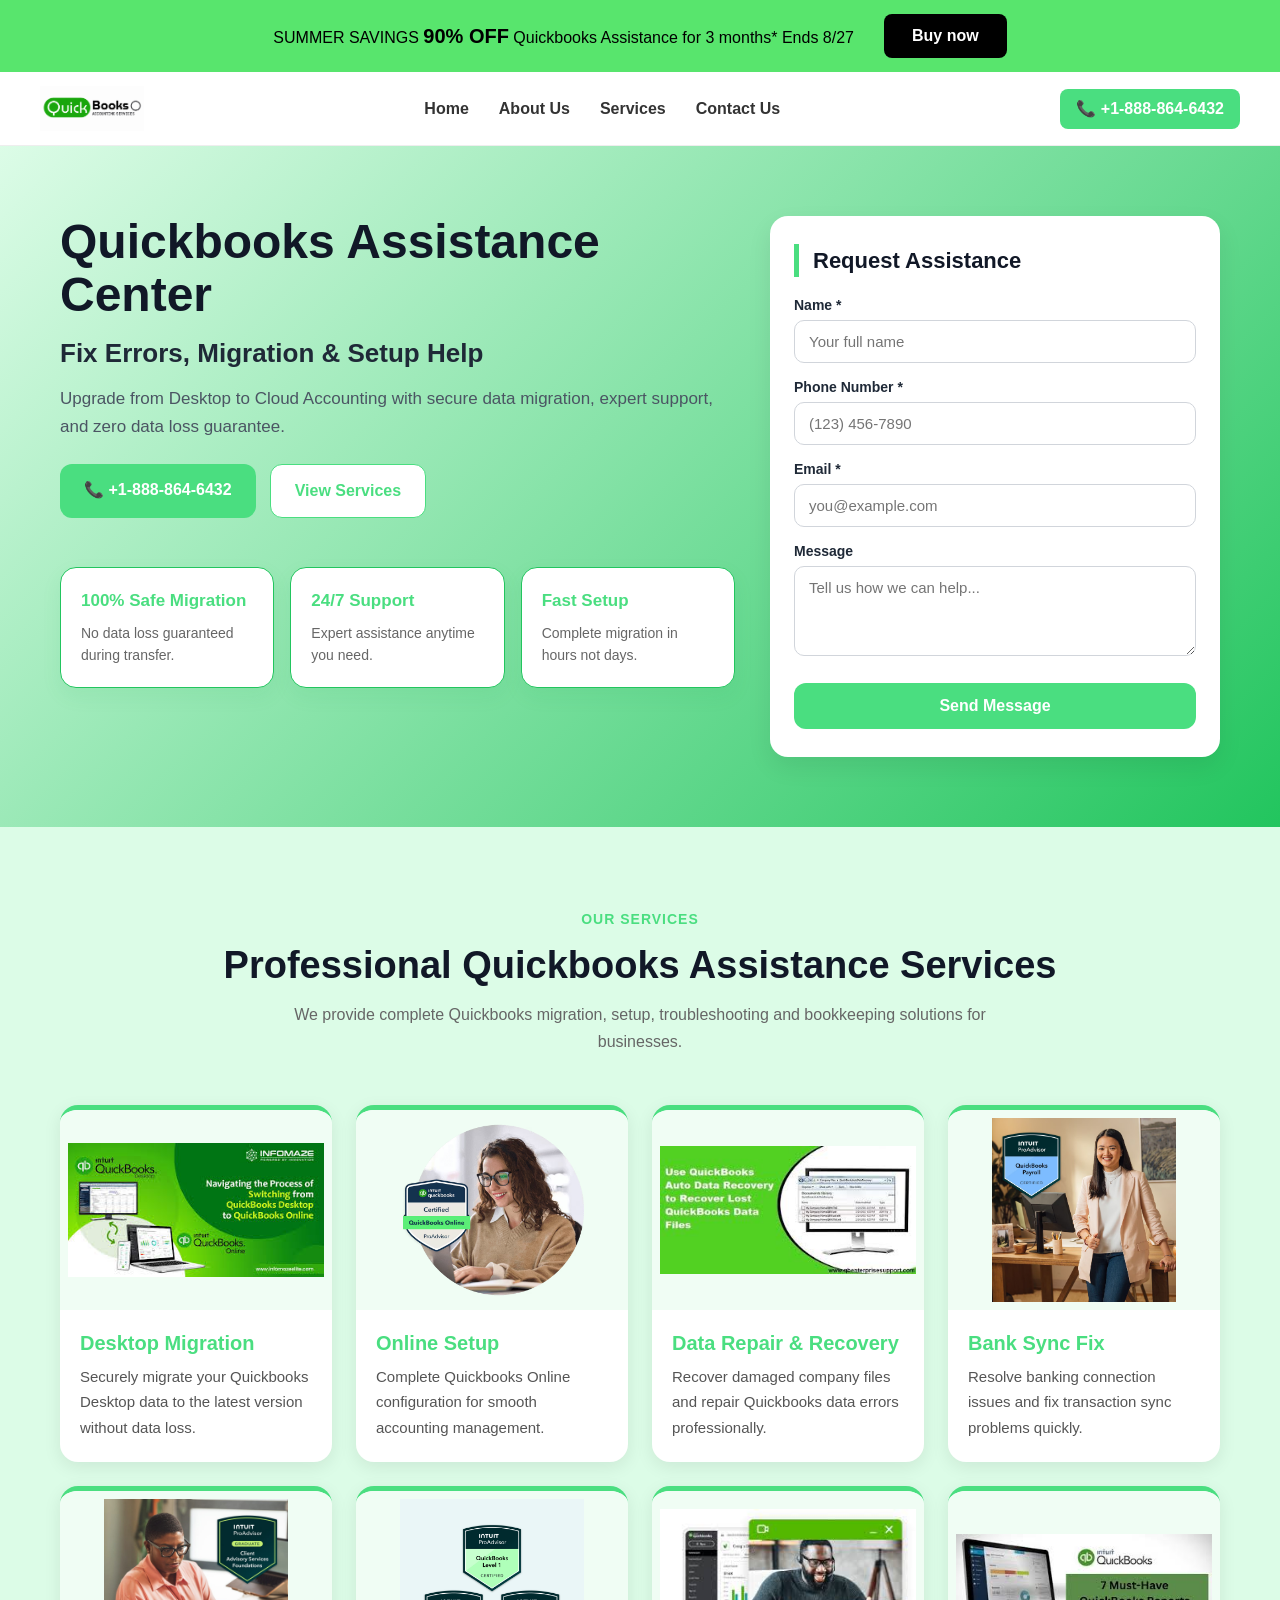
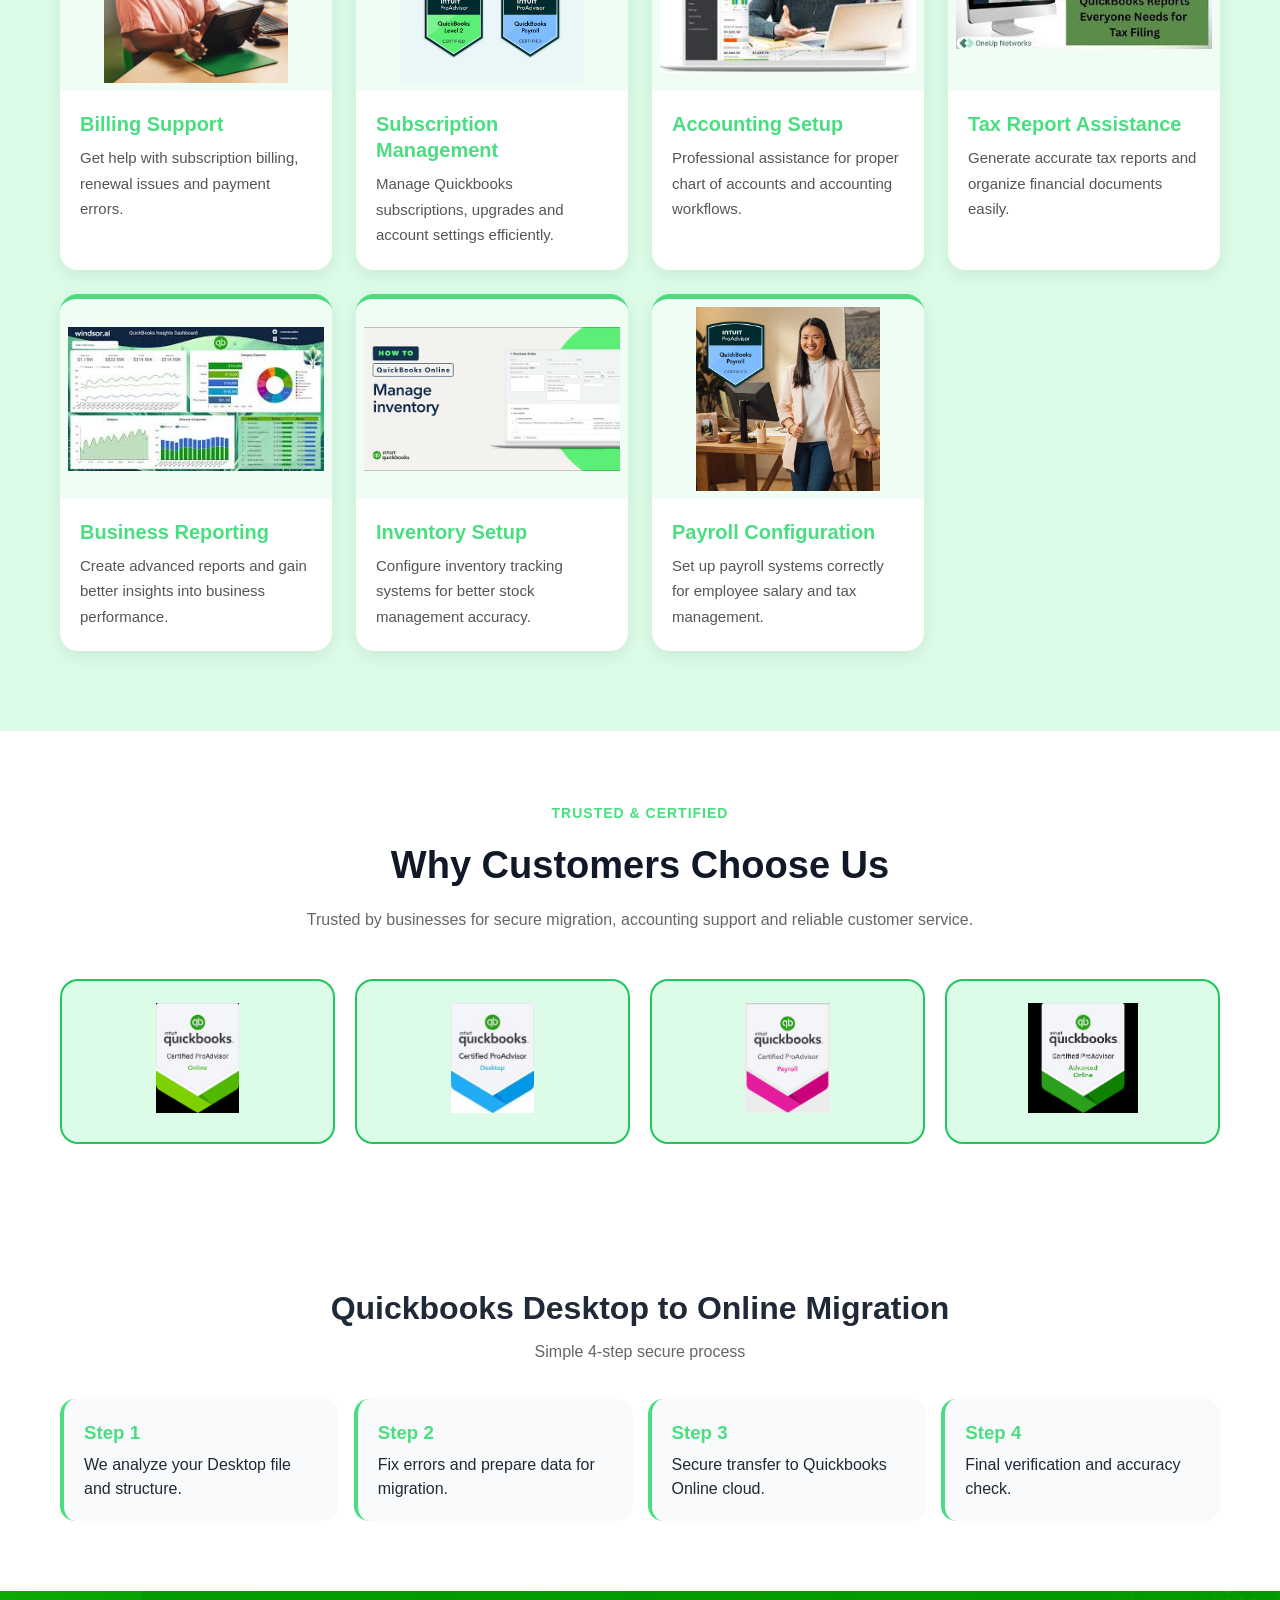
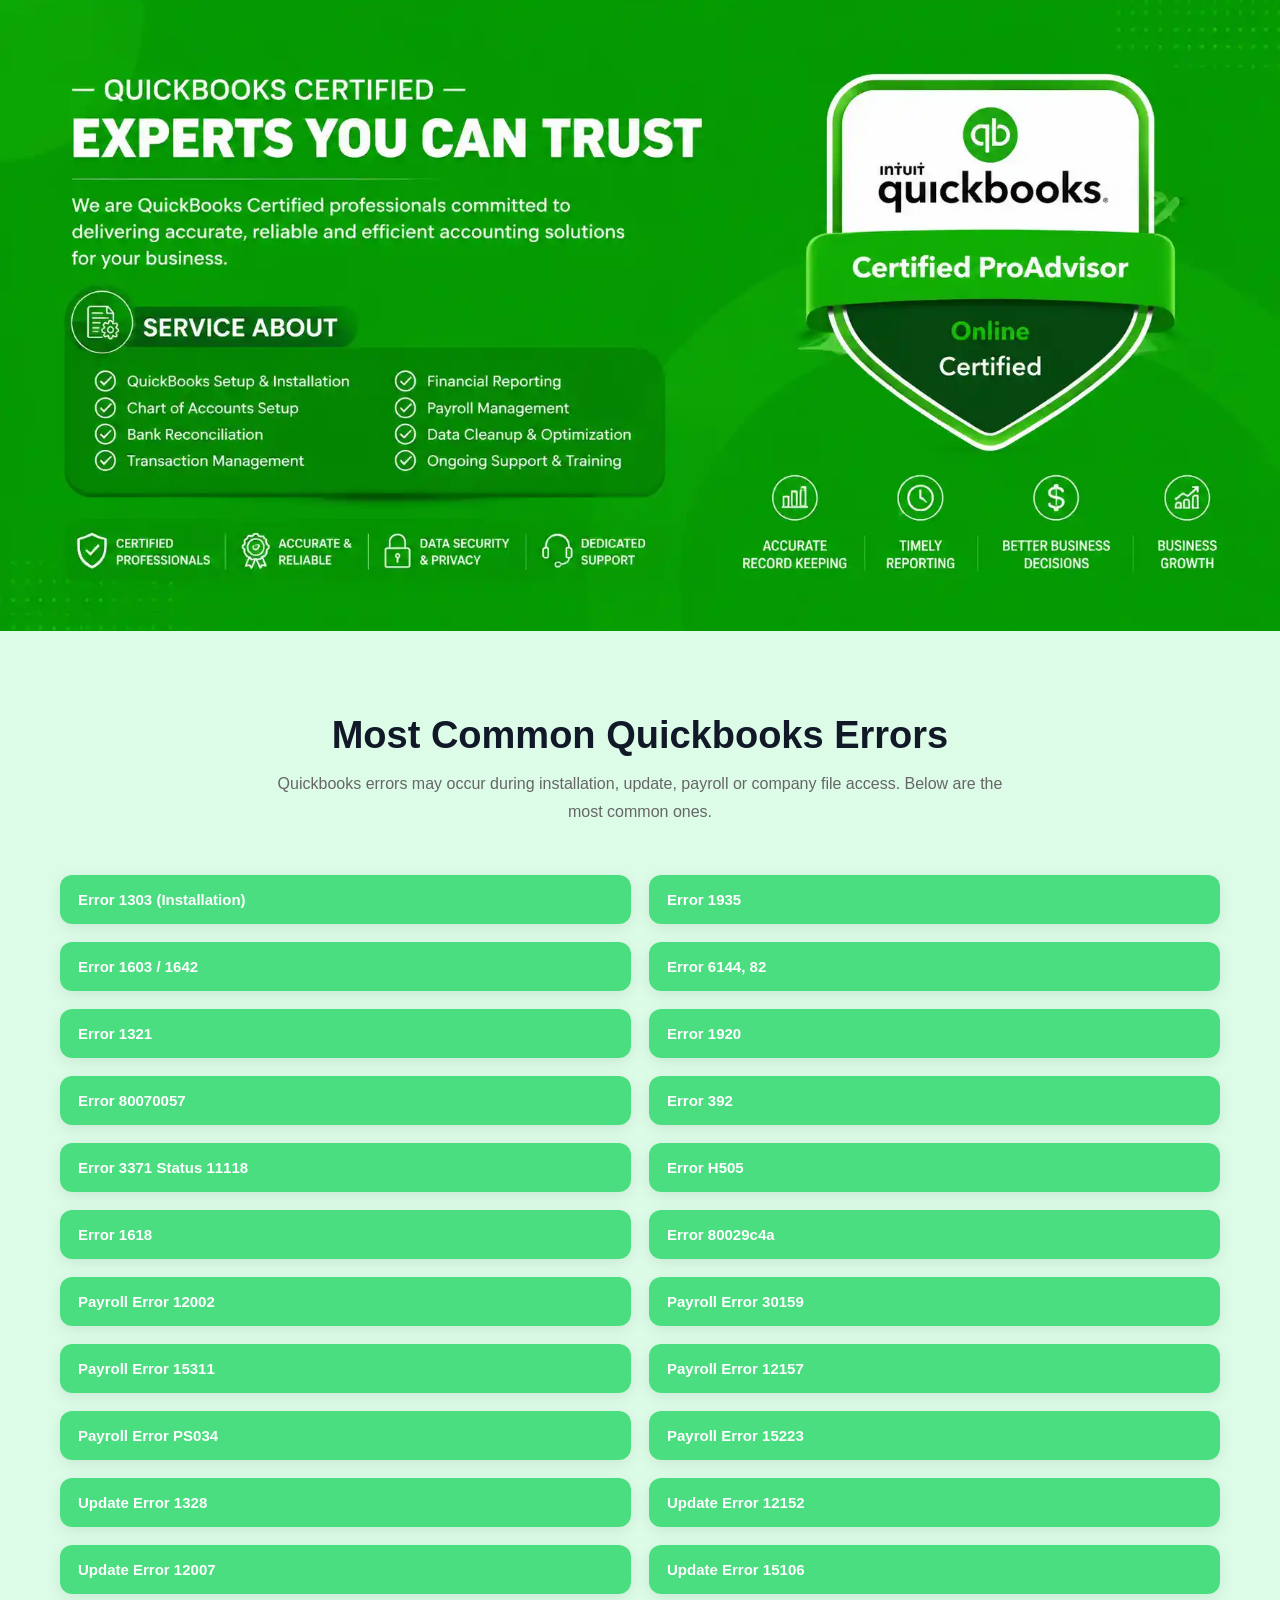
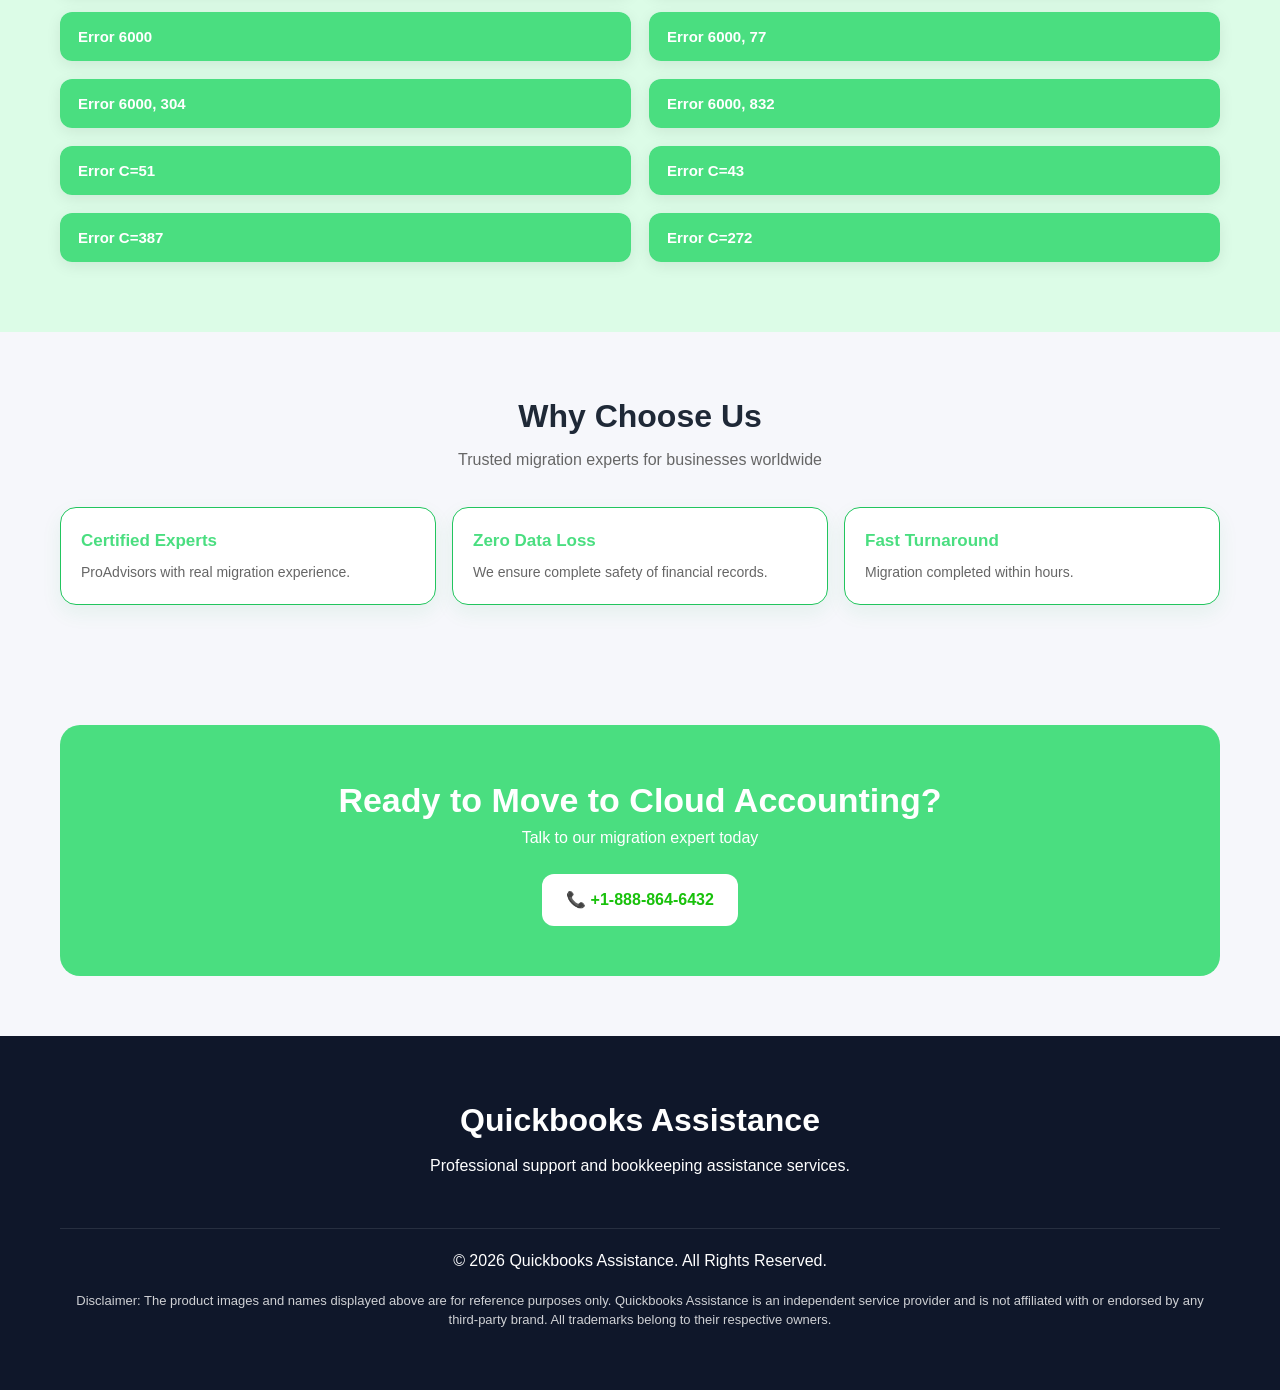
==== commit bba0771a: "index service fix" ====
--- a/index.html
+++ b/index.html
@@ -37,7 +37,7 @@
     }
     .nav {
       display: flex; justify-content: space-between; align-items: center;
-      padding: 8px 0; gap: 10px;
+      padding: 14px 0; gap: 10px;
     }
     .logo-img { height: 45px; width: auto; max-width: 120px; object-fit: contain; display: block; }
     .cta-btn {
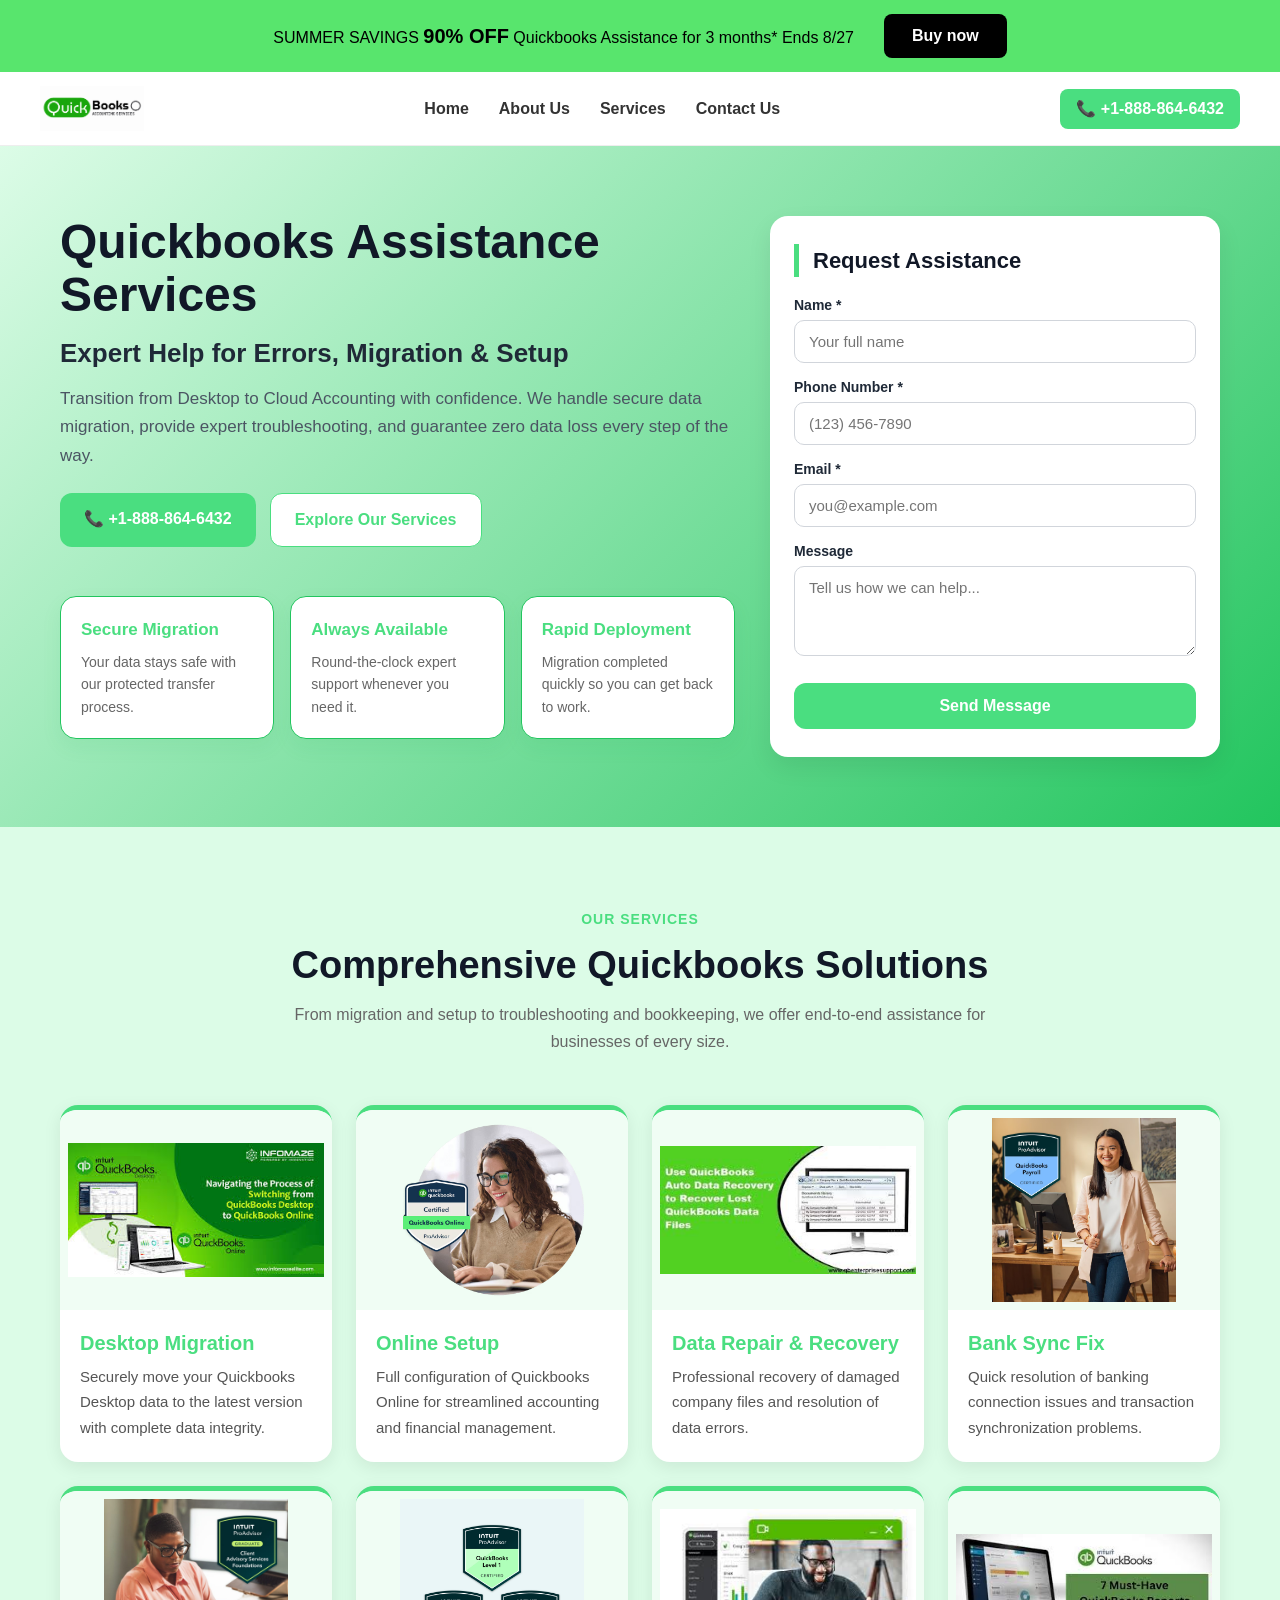
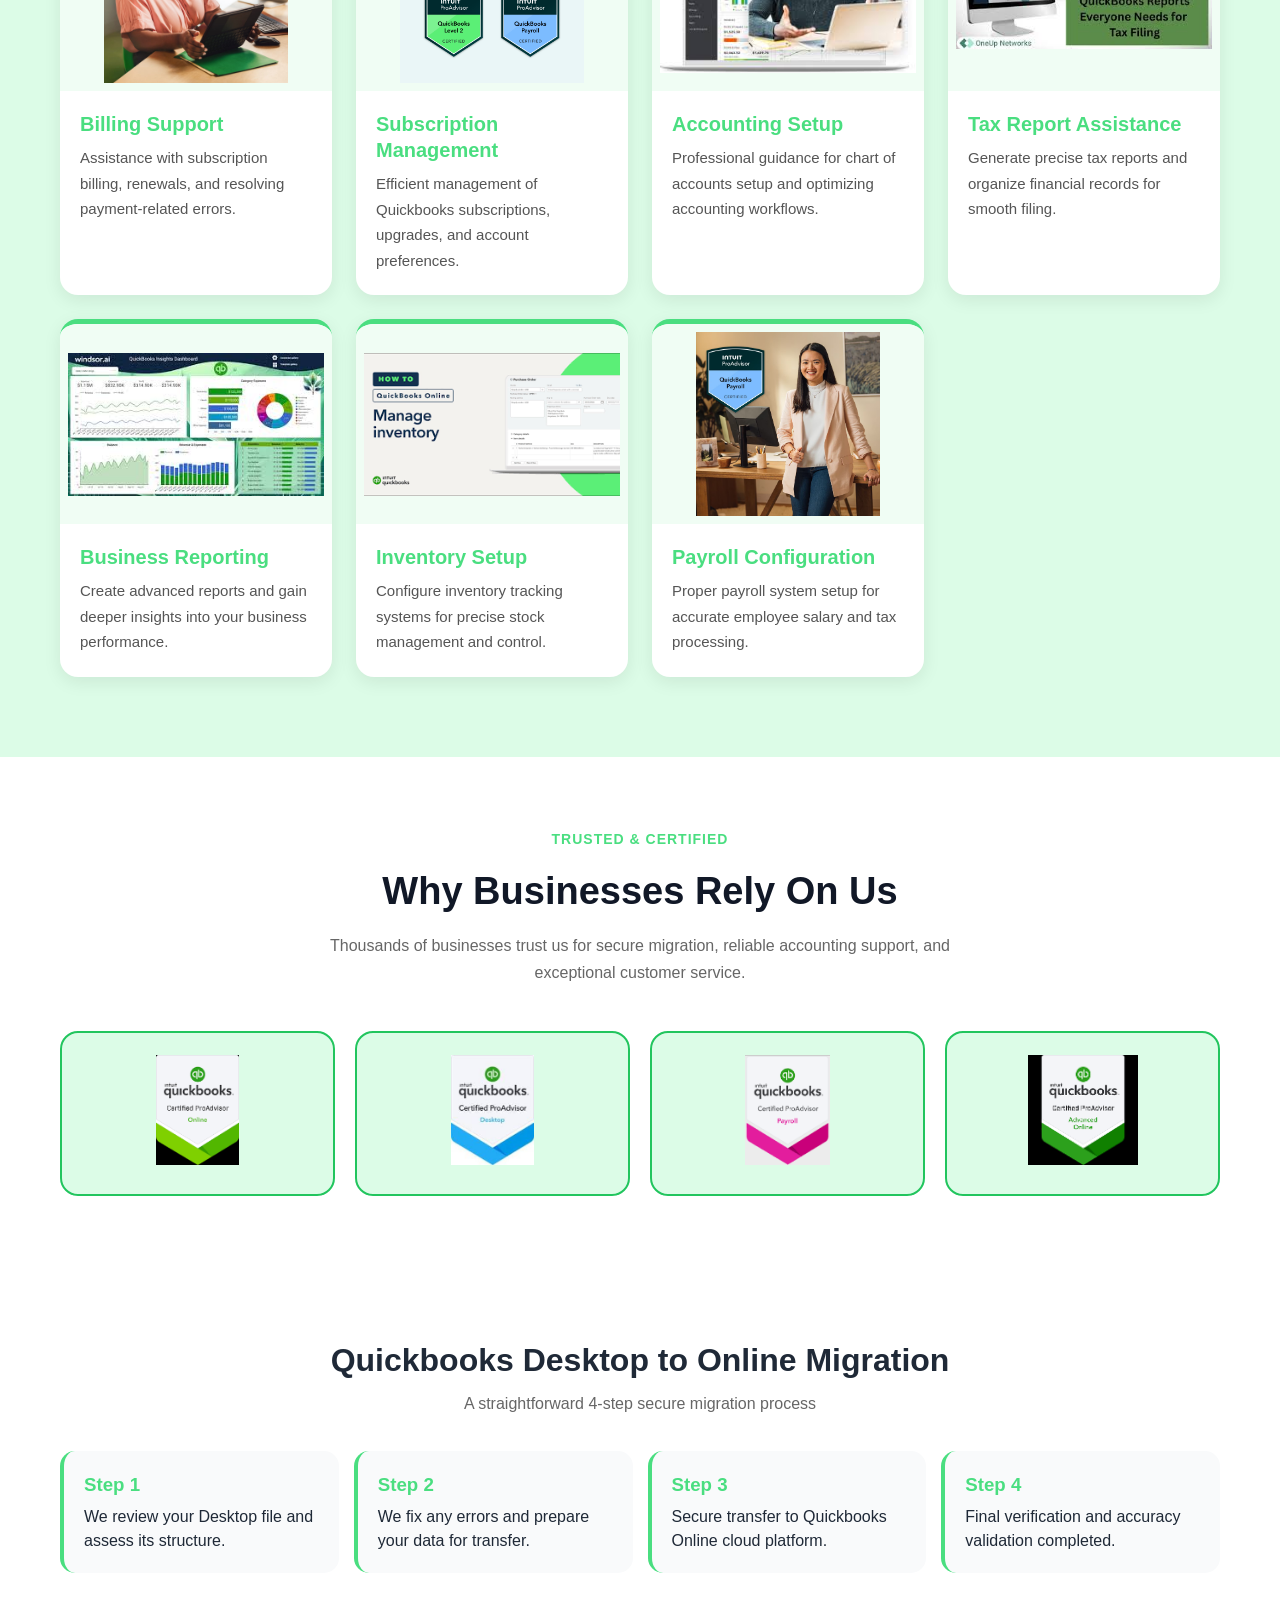
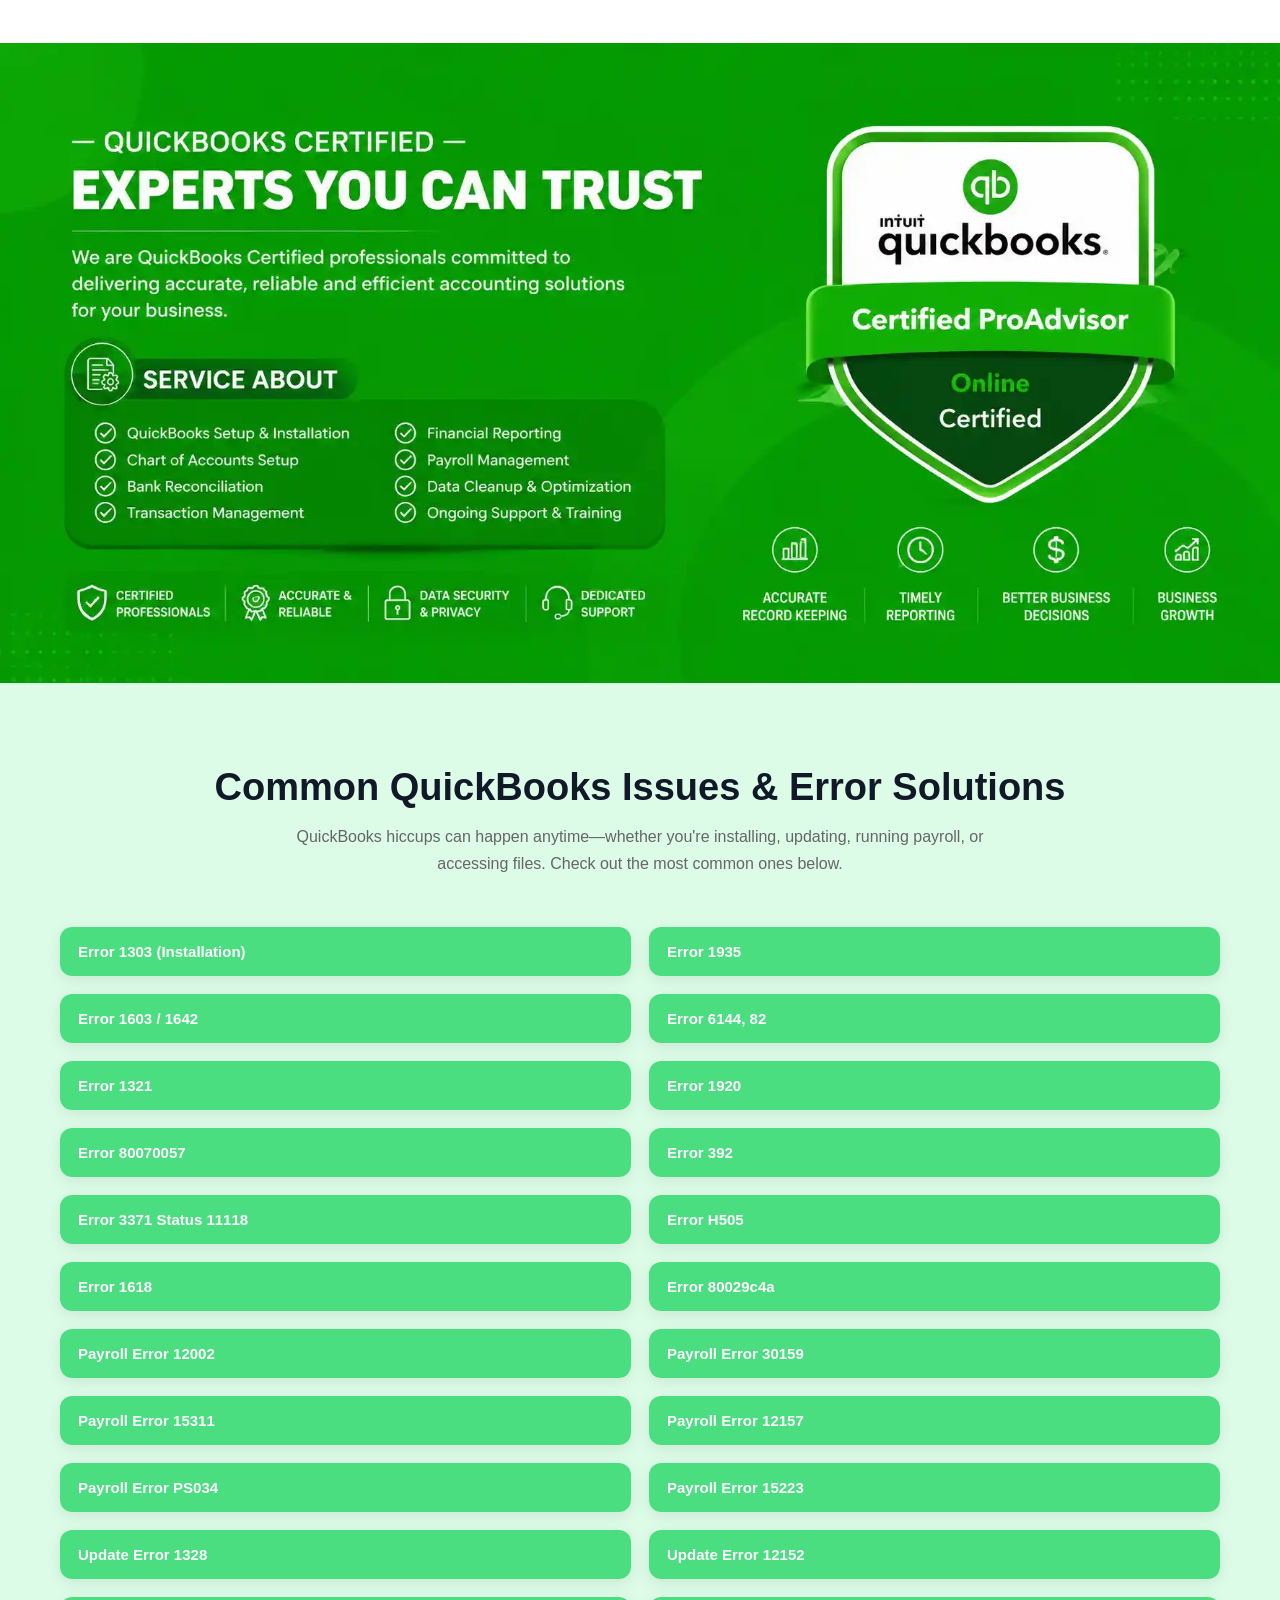
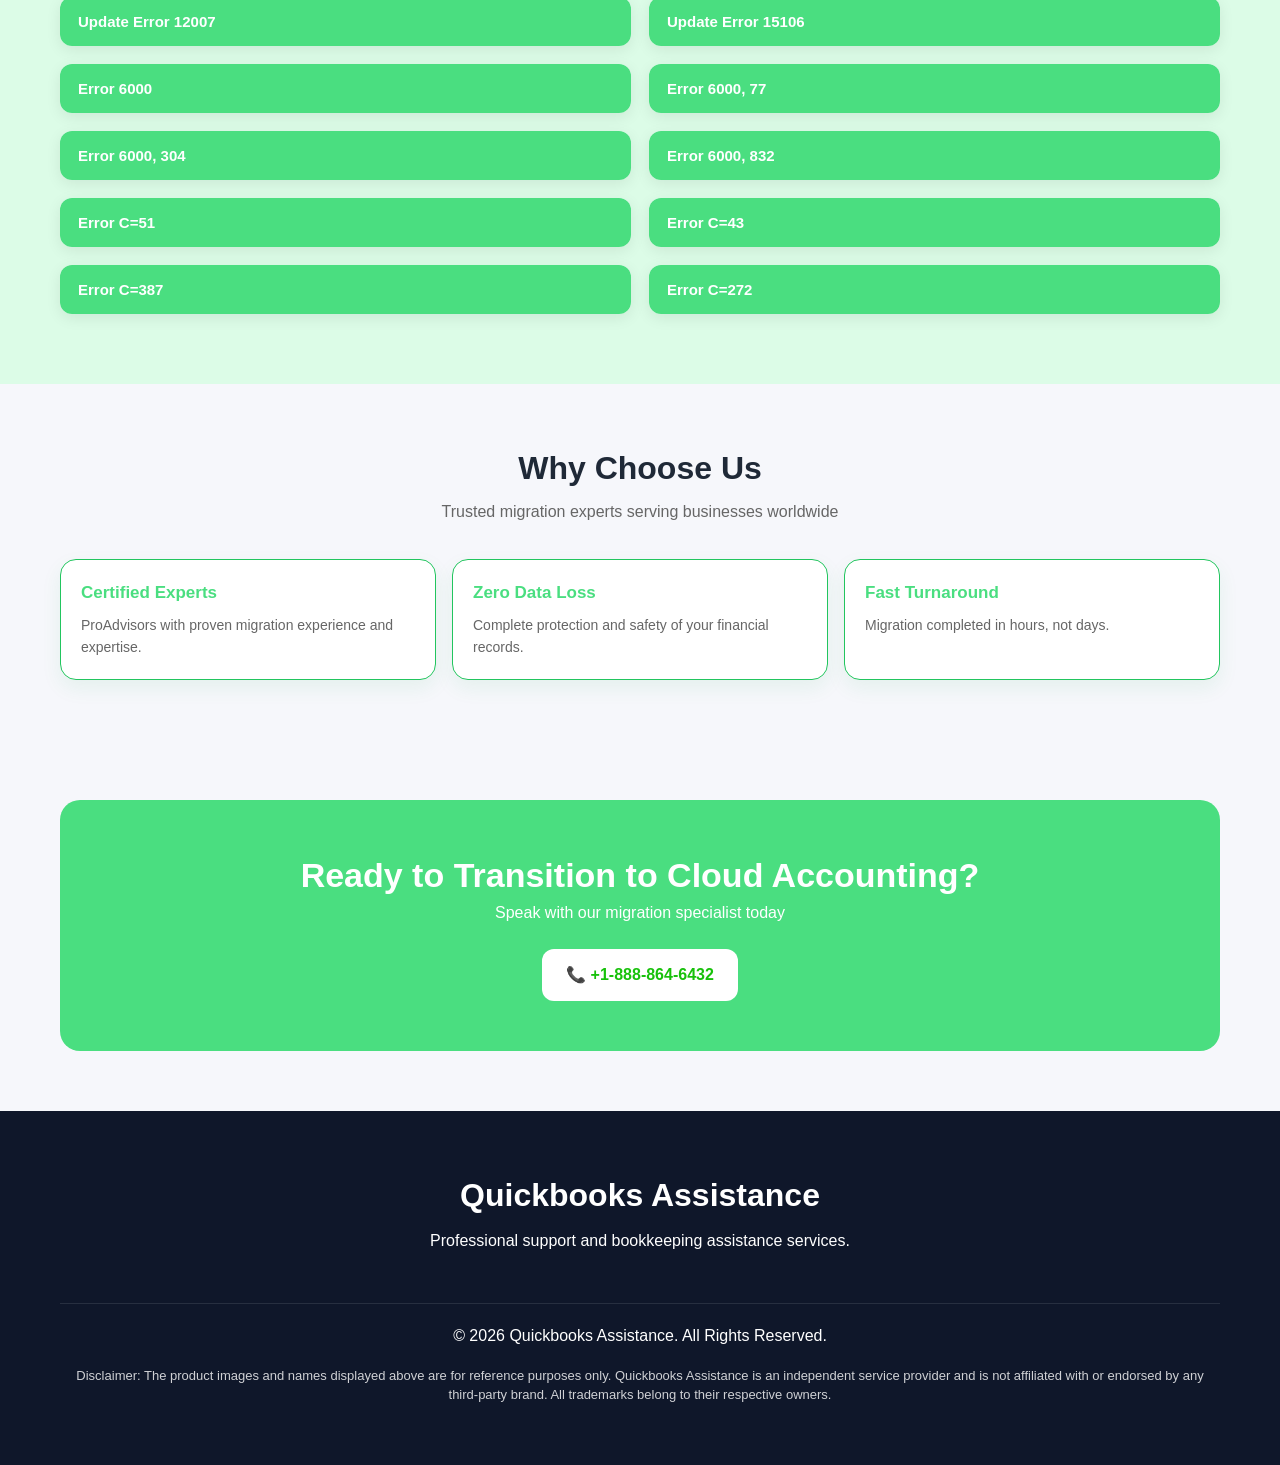
==== commit cc268374: "content fix" ====
--- a/index.html
+++ b/index.html
@@ -285,22 +285,22 @@
 <section class="hero" id="about">
   <div class="container hero-grid">
     <div>
-      <h1>Quickbooks Assistance Center</h1>
-      <h2>Fix Errors, Migration & Setup Help</h2>
-      <p>Upgrade from Desktop to Cloud Accounting with secure data migration, expert support, and zero data loss guarantee.</p>
+      <h1>Quickbooks Assistance Services </h1>
+      <h2>Expert Help for Errors, Migration & Setup</h2>
+      <p>Transition from Desktop to Cloud Accounting with confidence. We handle secure data migration, provide expert troubleshooting, and guarantee zero data loss every step of the way.</p>
       <div class="hero-actions">
         <a href="tel:+18004421838" class="btn-primary">📞 +1-888-864-6432</a>
-        <a href="#services" class="btn-outline">View Services</a>
+        <a href="#services" class="btn-outline">Explore Our Services</a>
       </div>
       <br>
       <div class="grid-3">
-        <div class="card"><h3>100% Safe Migration</h3><p>No data loss guaranteed during transfer.</p></div>
-        <div class="card"><h3>24/7 Support</h3><p>Expert assistance anytime you need.</p></div>
-        <div class="card"><h3>Fast Setup</h3><p>Complete migration in hours not days.</p></div>
-      </div>
-    </div>
-
-    <!-- CONTACT FORM (FIXED) -->
+        <div class="card"><h3>Secure Migration</h3><p>Your data stays safe with our protected transfer process.</p></div>
+        <div class="card"><h3>Always Available</h3><p>Round-the-clock expert support whenever you need it.</p></div>
+        <div class="card"><h3>Rapid Deployment</h3><p>Migration completed quickly so you can get back to work.</p></div>
+      </div>
+    </div>
+
+    <!-- CONTACT FORM -->
     <div class="form-panel" id="contactFormPanel">
       <h3>Request Assistance</h3>
       <form action="https://api.web3forms.com/submit" method="POST" id="contactForm">
@@ -332,64 +332,64 @@
   <div class="container">
     <div class="section-heading">
       <span>OUR SERVICES</span>
-      <h2>Professional Quickbooks Assistance Services</h2>
-      <p>We provide complete Quickbooks migration, setup, troubleshooting and bookkeeping solutions for businesses.</p>
+      <h2>Comprehensive Quickbooks Solutions</h2>
+      <p>From migration and setup to troubleshooting and bookkeeping, we offer end-to-end assistance for businesses of every size.</p>
     </div>
     <div class="services-grid">
       <div class="service-card">
         <div class="img-wrap"><img src="images/service-01.jpg" alt="Desktop Migration"></div>
         <h3>Desktop Migration</h3>
-        <p>Securely migrate your Quickbooks Desktop data to the latest version without data loss.</p>
+        <p>Securely move your Quickbooks Desktop data to the latest version with complete data integrity.</p>
       </div>
       <div class="service-card">
         <div class="img-wrap"><img src="images/proadviser-03.avif" alt="Online Setup"></div>
         <h3>Online Setup</h3>
-        <p>Complete Quickbooks Online configuration for smooth accounting management.</p>
+        <p>Full configuration of Quickbooks Online for streamlined accounting and financial management.</p>
       </div>
       <div class="service-card">
         <div class="img-wrap"><img src="images/service-02.jpg" alt="Data Repair"></div>
         <h3>Data Repair & Recovery</h3>
-        <p>Recover damaged company files and repair Quickbooks data errors professionally.</p>
+        <p>Professional recovery of damaged company files and resolution of data errors.</p>
       </div>
       <div class="service-card">
         <div class="img-wrap"><img src="images/proadviser-04.avif" alt="Bank Sync"></div>
         <h3>Bank Sync Fix</h3>
-        <p>Resolve banking connection issues and fix transaction sync problems quickly.</p>
+        <p>Quick resolution of banking connection issues and transaction synchronization problems.</p>
       </div>
       <div class="service-card">
         <div class="img-wrap"><img src="images/proadviser-05.jpg" alt="Billing"></div>
         <h3>Billing Support</h3>
-        <p>Get help with subscription billing, renewal issues and payment errors.</p>
+        <p>Assistance with subscription billing, renewals, and resolving payment-related errors.</p>
       </div>
       <div class="service-card">
         <div class="img-wrap"><img src="images/proadviser-06.png" alt="Subscription"></div>
         <h3>Subscription Management</h3>
-        <p>Manage Quickbooks subscriptions, upgrades and account settings efficiently.</p>
+        <p>Efficient management of Quickbooks subscriptions, upgrades, and account preferences.</p>
       </div>
       <div class="service-card">
         <div class="img-wrap"><img src="images/service-03.jpg" alt="Accounting"></div>
         <h3>Accounting Setup</h3>
-        <p>Professional assistance for proper chart of accounts and accounting workflows.</p>
+        <p>Professional guidance for chart of accounts setup and optimizing accounting workflows.</p>
       </div>
       <div class="service-card">
         <div class="img-wrap"><img src="images/service-04.jpg" alt="Tax"></div>
         <h3>Tax Report Assistance</h3>
-        <p>Generate accurate tax reports and organize financial documents easily.</p>
+        <p>Generate precise tax reports and organize financial records for smooth filing.</p>
       </div>
       <div class="service-card">
         <div class="img-wrap"><img src="images/service-05.jpg" alt="Reporting"></div>
         <h3>Business Reporting</h3>
-        <p>Create advanced reports and gain better insights into business performance.</p>
+        <p>Create advanced reports and gain deeper insights into your business performance.</p>
       </div>
       <div class="service-card">
         <div class="img-wrap"><img src="images/service-06.png" alt="Inventory"></div>
         <h3>Inventory Setup</h3>
-        <p>Configure inventory tracking systems for better stock management accuracy.</p>
+        <p>Configure inventory tracking systems for precise stock management and control.</p>
       </div>
       <div class="service-card">
         <div class="img-wrap"><img src="images/proadviser-04.avif" alt="Payroll"></div>
         <h3>Payroll Configuration</h3>
-        <p>Set up payroll systems correctly for employee salary and tax management.</p>
+        <p>Proper payroll system setup for accurate employee salary and tax processing.</p>
       </div>
     </div>
   </div>
@@ -400,8 +400,8 @@
   <div class="container">
     <div class="badge-heading">
       <span>TRUSTED & CERTIFIED</span>
-      <h2>Why Customers Choose Us</h2>
-      <p>Trusted by businesses for secure migration, accounting support and reliable customer service.</p>
+      <h2>Why Businesses Rely On Us</h2>
+      <p>Thousands of businesses trust us for secure migration, reliable accounting support, and exceptional customer service.</p>
     </div>
     <div class="badge-grid">
       <div class="badge-box"><img src="images/proadviser-001.png" alt="Certified"></div>
@@ -417,13 +417,13 @@
   <div class="container">
     <div class="title">
       <h2>Quickbooks Desktop to Online Migration</h2>
-      <p>Simple 4-step secure process</p>
+      <p>A straightforward 4-step secure migration process</p>
     </div>
     <div class="steps">
-      <div class="step"><h3>Step 1</h3><p>We analyze your Desktop file and structure.</p></div>
-      <div class="step"><h3>Step 2</h3><p>Fix errors and prepare data for migration.</p></div>
-      <div class="step"><h3>Step 3</h3><p>Secure transfer to Quickbooks Online cloud.</p></div>
-      <div class="step"><h3>Step 4</h3><p>Final verification and accuracy check.</p></div>
+      <div class="step"><h3>Step 1</h3><p>We review your Desktop file and assess its structure.</p></div>
+      <div class="step"><h3>Step 2</h3><p>We fix any errors and prepare your data for transfer.</p></div>
+      <div class="step"><h3>Step 3</h3><p>Secure transfer to Quickbooks Online cloud platform.</p></div>
+      <div class="step"><h3>Step 4</h3><p>Final verification and accuracy validation completed.</p></div>
     </div>
   </div>
 </section>
@@ -437,8 +437,8 @@
 <section class="qb-errors-section">
   <div class="container">
     <div class="section-heading">
-      <h2>Most Common Quickbooks Errors</h2>
-      <p>Quickbooks errors may occur during installation, update, payroll or company file access. Below are the most common ones.</p>
+      <h2>Common QuickBooks Issues & Error Solutions</h2>
+      <p>QuickBooks hiccups can happen anytime—whether you're installing, updating, running payroll, or accessing files. Check out the most common ones below.</p>
     </div>
     <div class="qb-grid">
       <div class="qb-item"><button class="qb-question">Error 1303 (Installation)</button><div class="qb-answer"><p>Permission issue during installation when installer cannot access directory.</p></div></div>
@@ -480,12 +480,12 @@
   <div class="container">
     <div class="title">
       <h2>Why Choose Us</h2>
-      <p>Trusted migration experts for businesses worldwide</p>
+      <p>Trusted migration experts serving businesses worldwide</p>
     </div>
     <div class="grid-3" style="grid-template-columns:repeat(3,1fr);">
-      <div class="card"><h3>Certified Experts</h3><p>ProAdvisors with real migration experience.</p></div>
-      <div class="card"><h3>Zero Data Loss</h3><p>We ensure complete safety of financial records.</p></div>
-      <div class="card"><h3>Fast Turnaround</h3><p>Migration completed within hours.</p></div>
+      <div class="card"><h3>Certified Experts</h3><p>ProAdvisors with proven migration experience and expertise.</p></div>
+      <div class="card"><h3>Zero Data Loss</h3><p>Complete protection and safety of your financial records.</p></div>
+      <div class="card"><h3>Fast Turnaround</h3><p>Migration completed in hours, not days.</p></div>
     </div>
   </div>
 </section>
@@ -494,8 +494,8 @@
 <section class="section" id="contact">
   <div class="container">
     <div class="cta">
-      <h2>Ready to Move to Cloud Accounting?</h2>
-      <p>Talk to our migration expert today</p>
+      <h2>Ready to Transition to Cloud Accounting?</h2>
+      <p>Speak with our migration specialist today</p>
       <br>
       <a href="tel:+18004421838" class="btn-primary" style="background:#fff;color:#18C10B;">📞 +1-888-864-6432</a>
     </div>
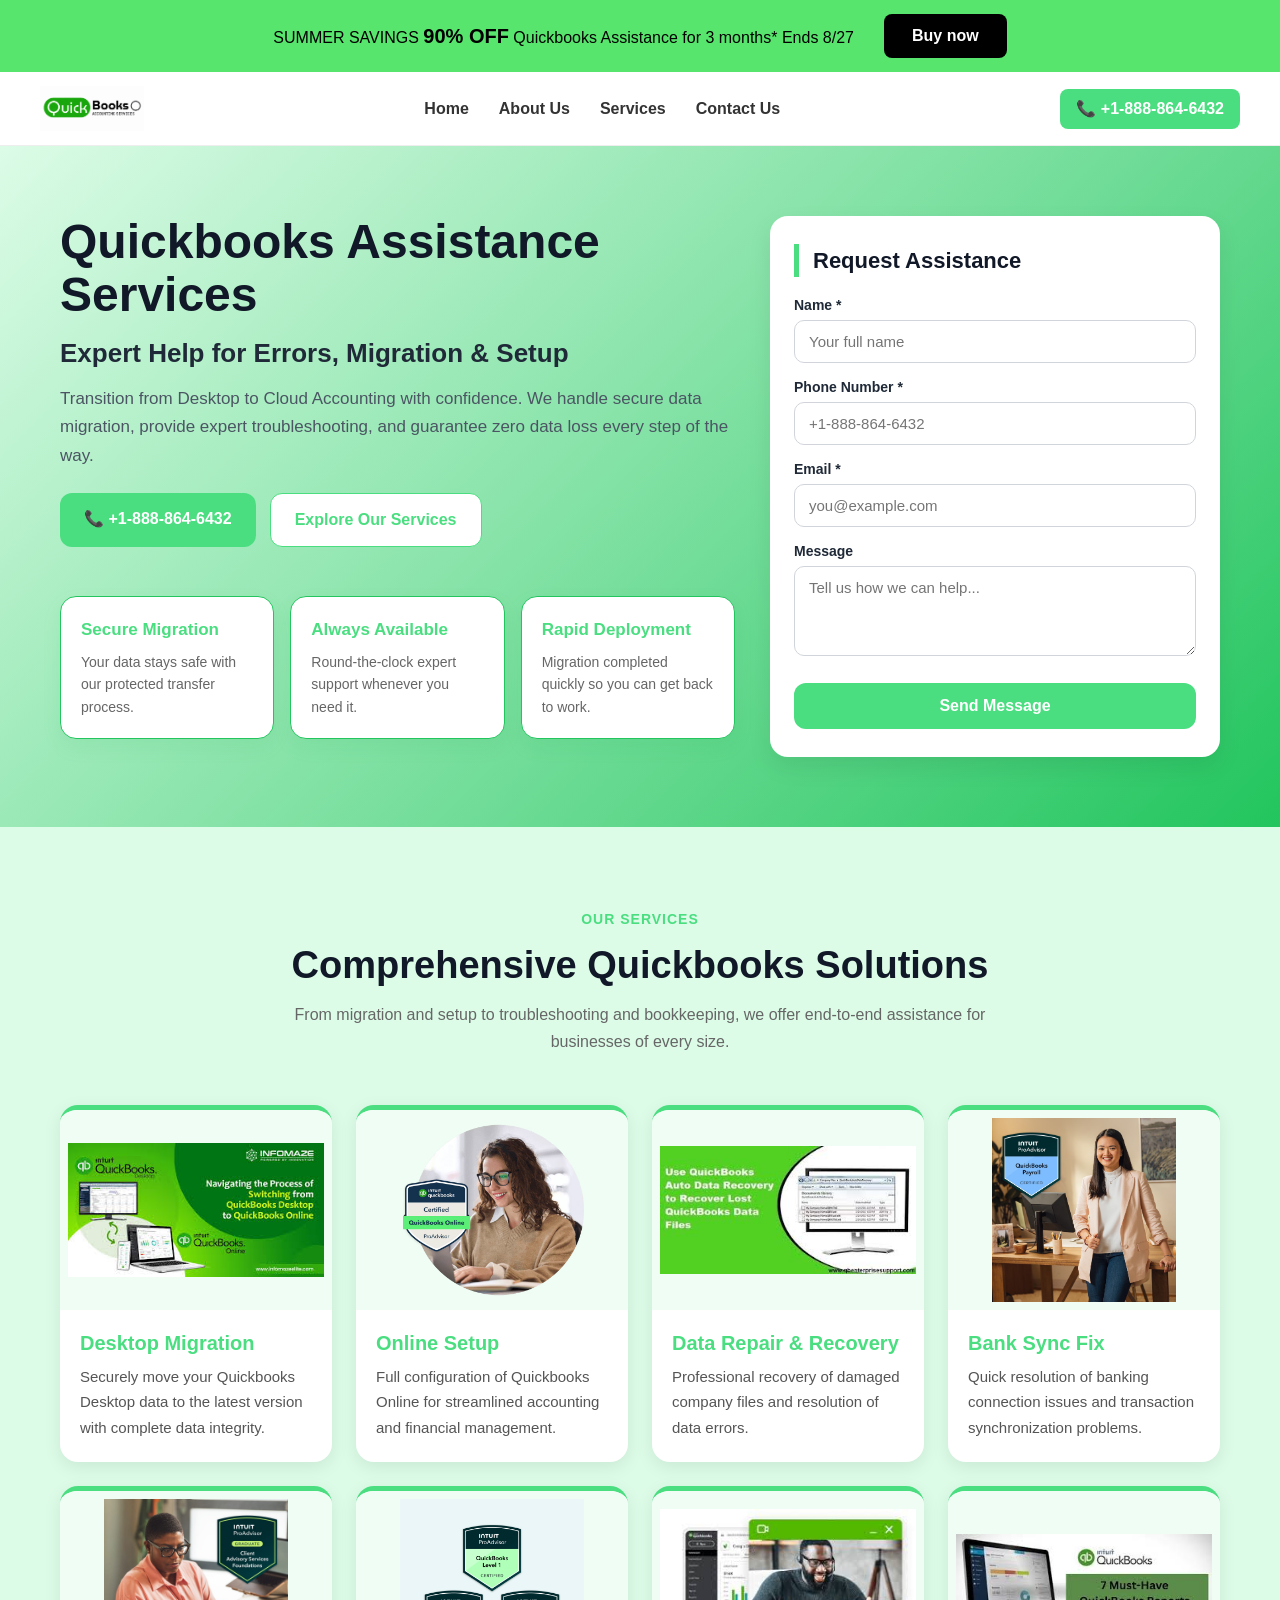
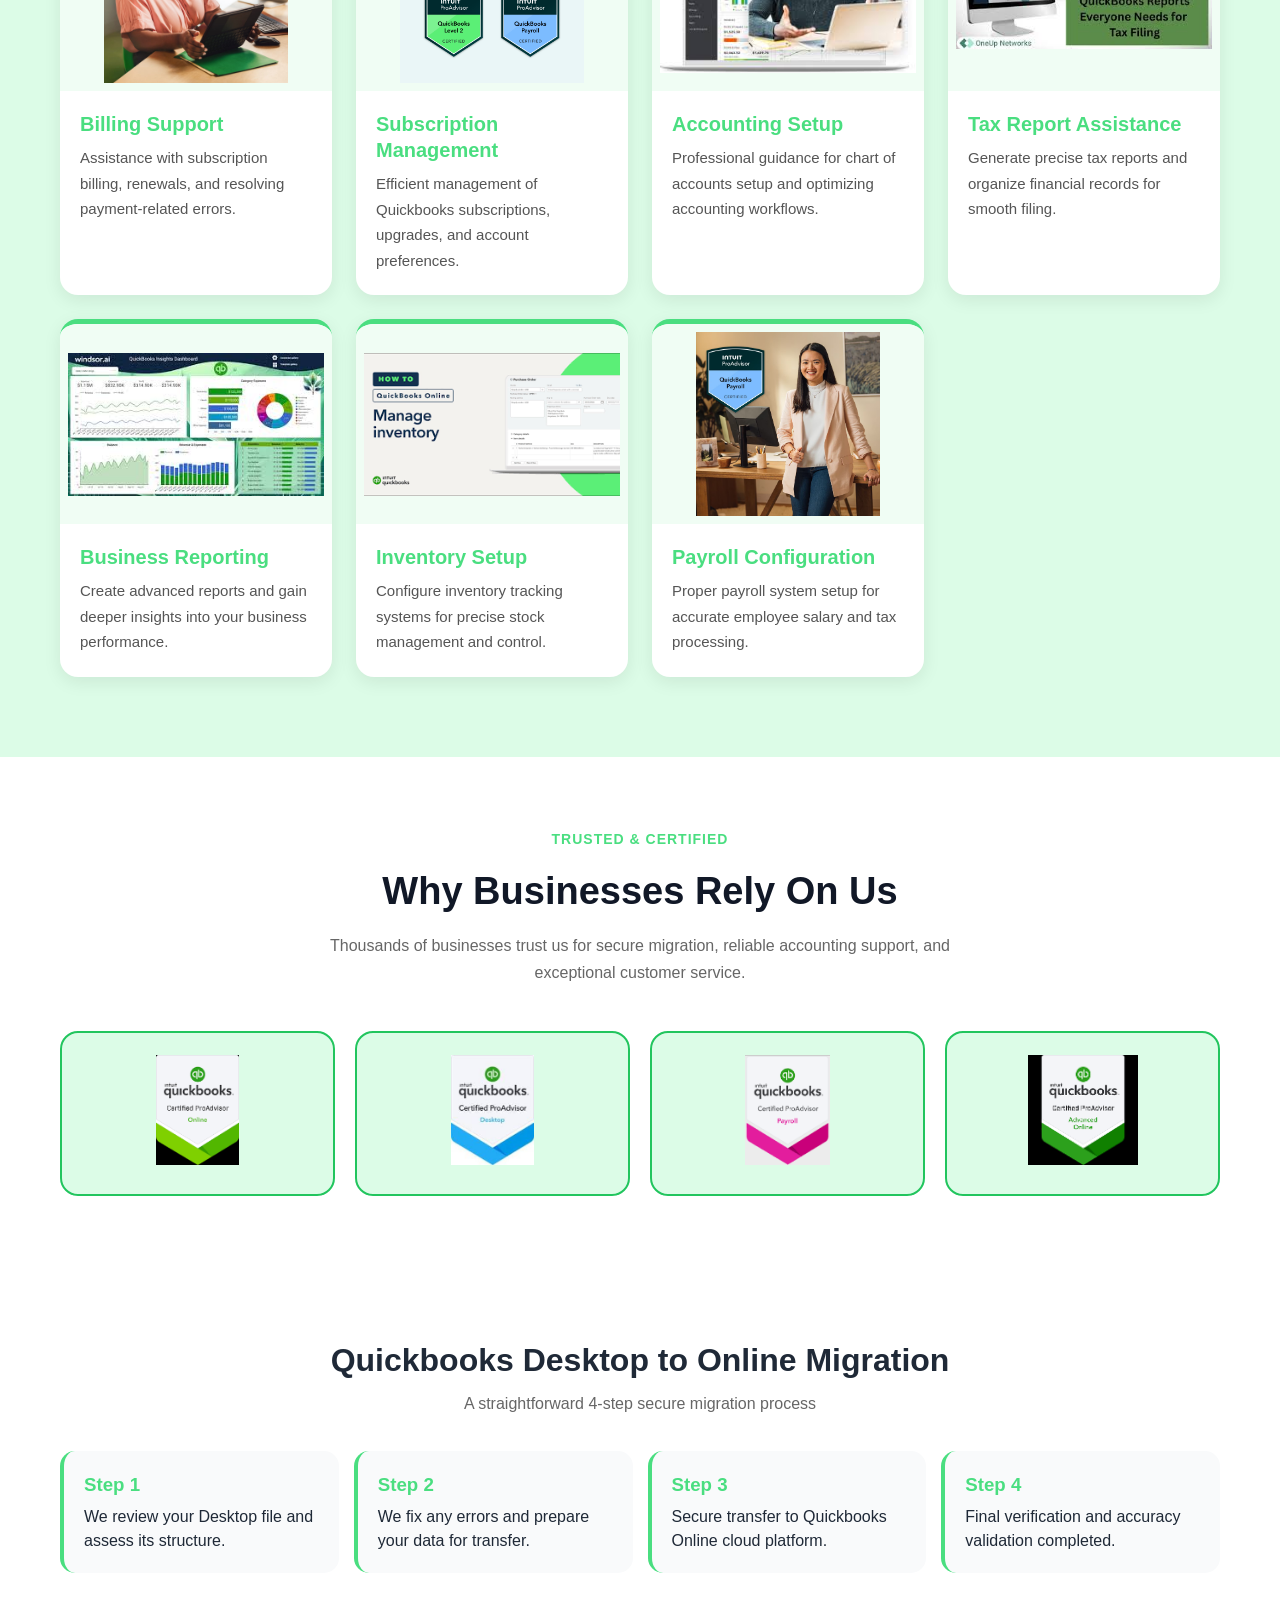
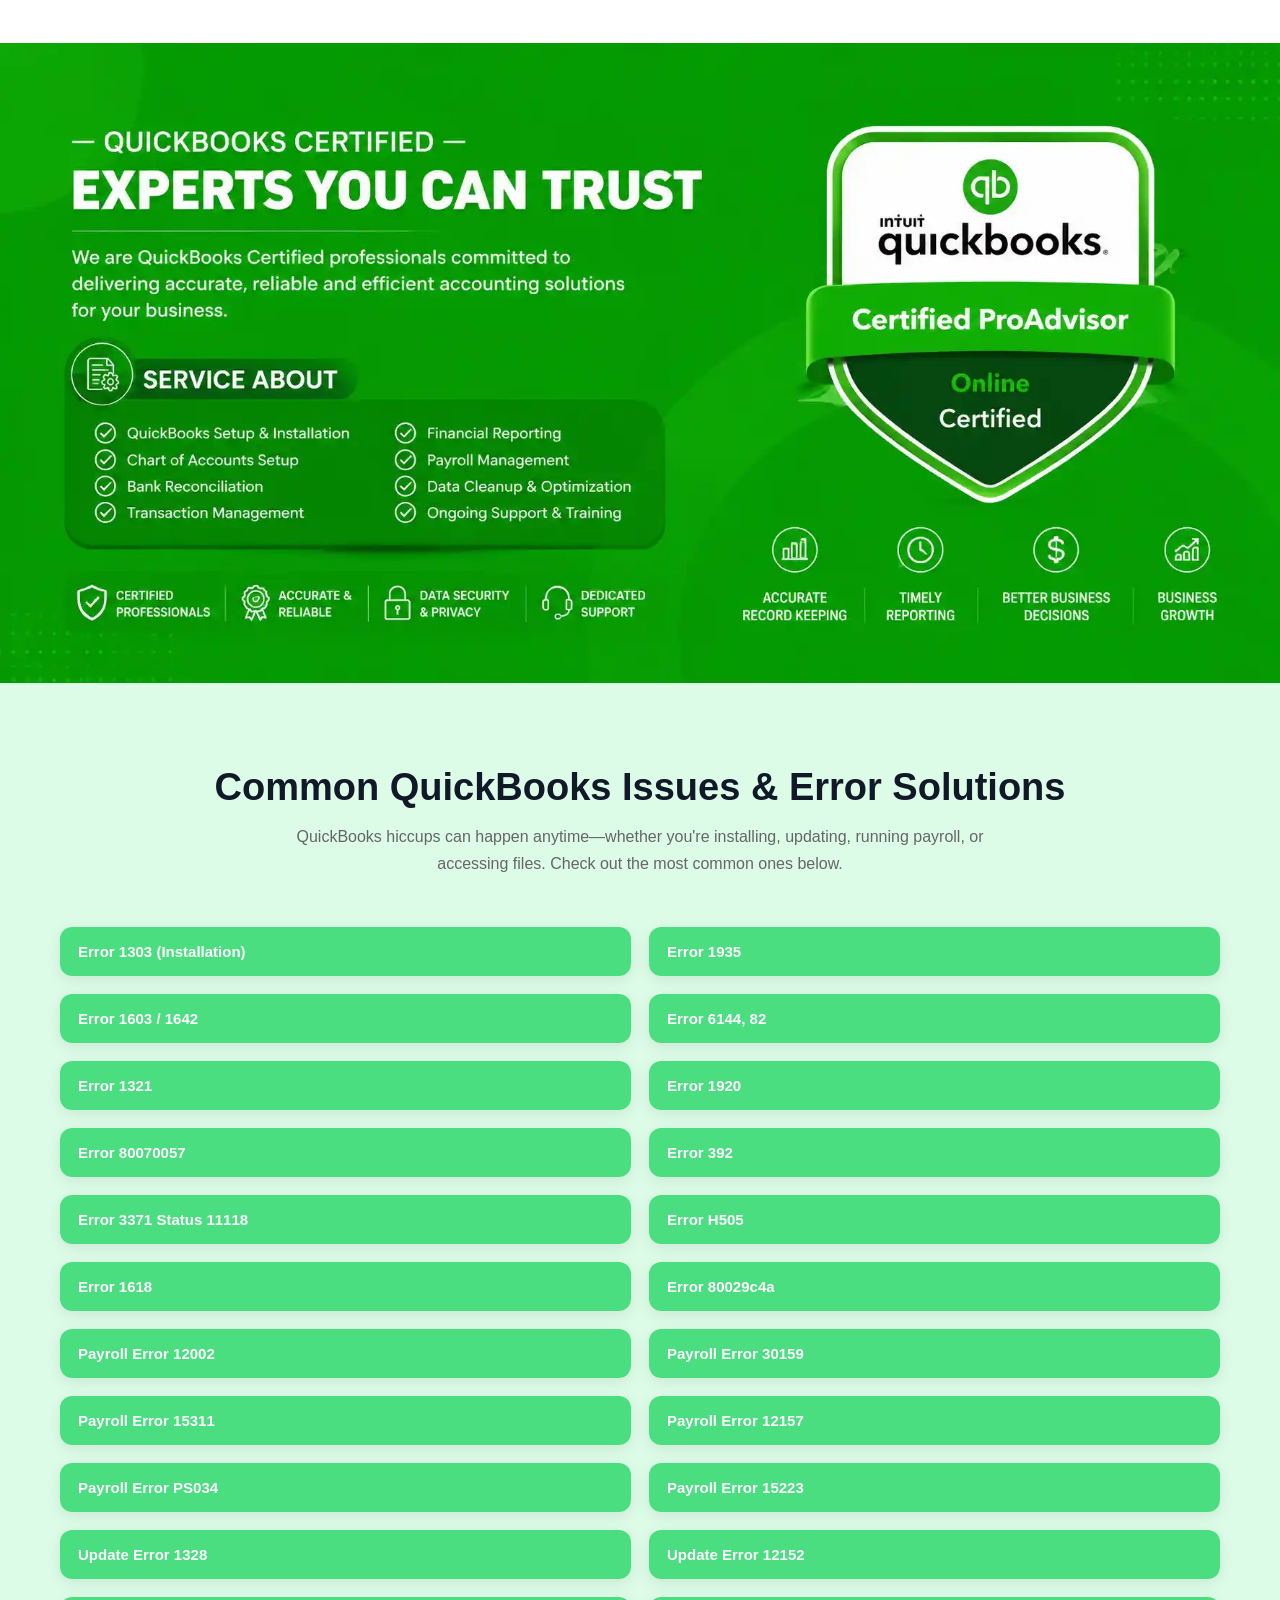
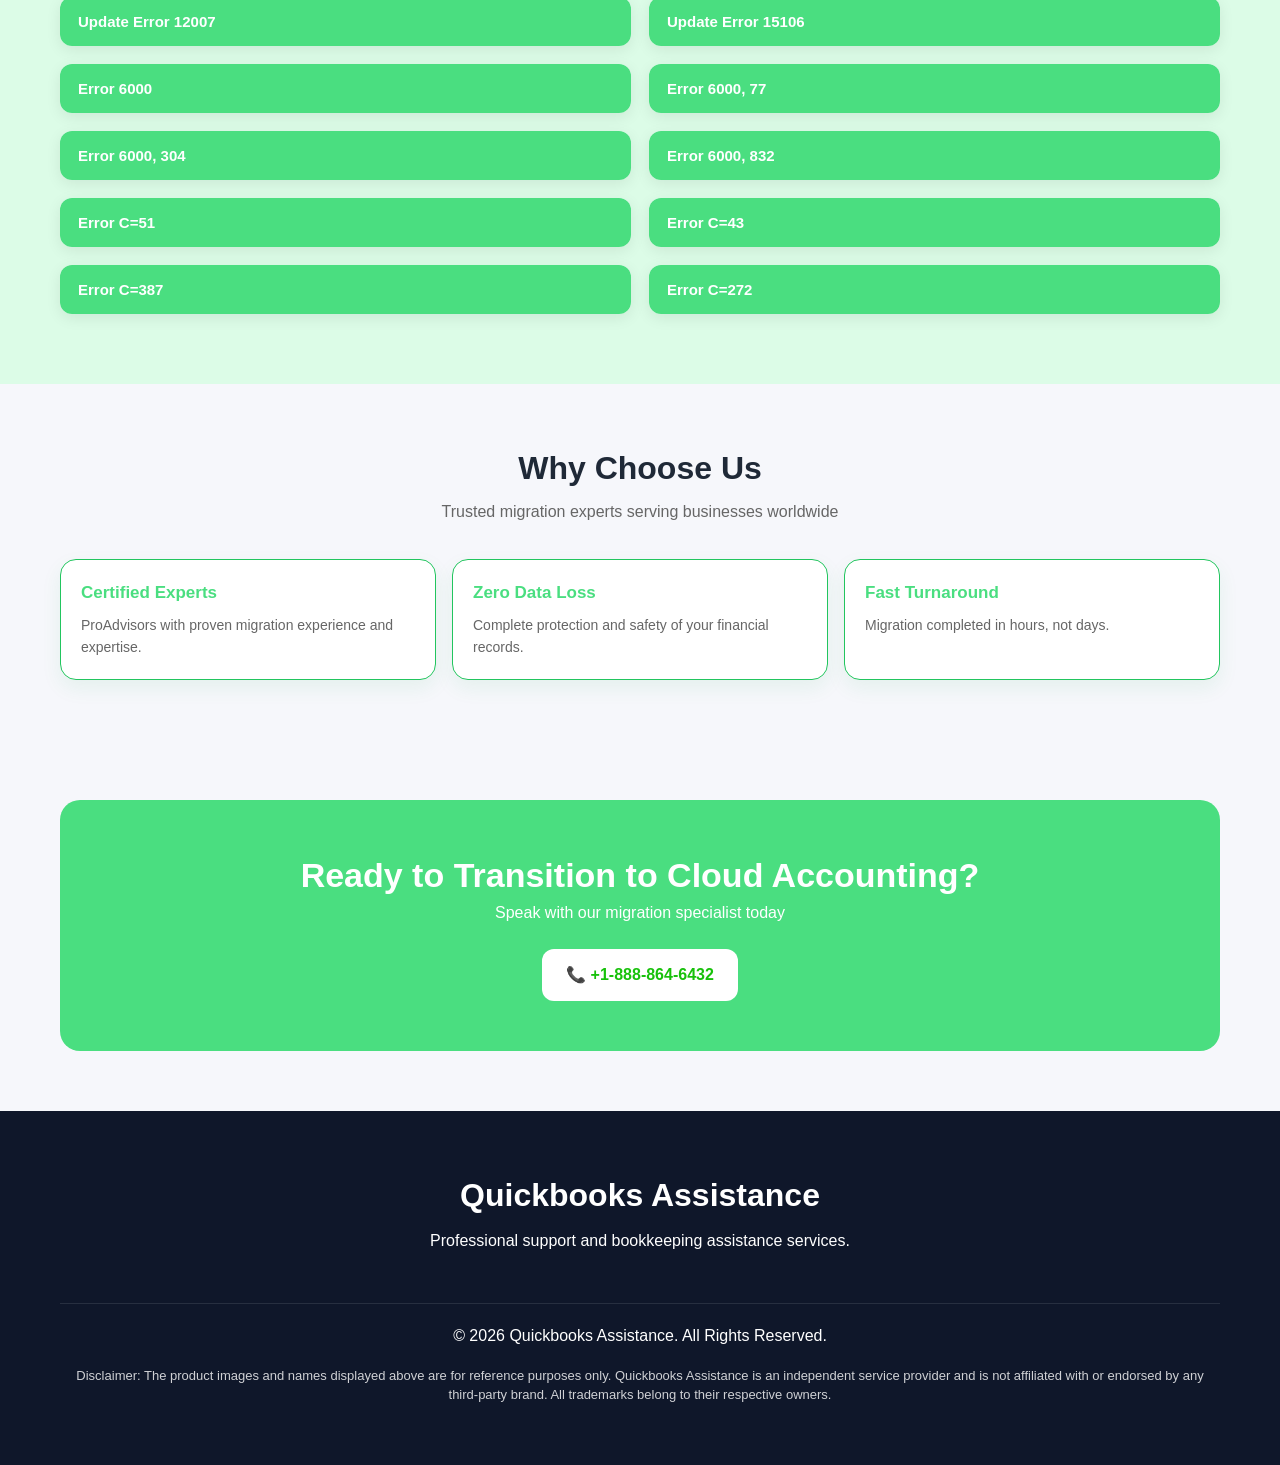
==== commit 792841ea: "phone number changes" ====
--- a/index.html
+++ b/index.html
@@ -277,7 +277,7 @@
         <li><a href="./contact.html">Contact Us</a></li>
       </ul>
     </nav>
-    <a href="tel:+18004421838" class="cta-btn">📞 +1-888-864-6432</a>
+    <a href="tel:+1-888-864-6432" class="cta-btn">📞 +1-888-864-6432</a>
   </div>
 </header>
 
@@ -289,7 +289,7 @@
       <h2>Expert Help for Errors, Migration & Setup</h2>
       <p>Transition from Desktop to Cloud Accounting with confidence. We handle secure data migration, provide expert troubleshooting, and guarantee zero data loss every step of the way.</p>
       <div class="hero-actions">
-        <a href="tel:+18004421838" class="btn-primary">📞 +1-888-864-6432</a>
+        <a href="tel:+1-888-864-6432" class="btn-primary">📞 +1-888-864-6432</a>
         <a href="#services" class="btn-outline">Explore Our Services</a>
       </div>
       <br>
@@ -310,7 +310,7 @@
         <div class="form-error" id="nameError">Please enter your name</div>
 
         <label for="phone">Phone Number *</label>
-        <input type="tel" id="phone" name="phone" placeholder="(123) 456-7890" required>
+        <input type="tel" id="phone" name="phone" placeholder="+1-888-864-6432" required>
         <div class="form-error" id="phoneError">Valid phone number required</div>
 
         <label for="email">Email *</label>
@@ -497,7 +497,7 @@
       <h2>Ready to Transition to Cloud Accounting?</h2>
       <p>Speak with our migration specialist today</p>
       <br>
-      <a href="tel:+18004421838" class="btn-primary" style="background:#fff;color:#18C10B;">📞 +1-888-864-6432</a>
+      <a href="tel:+1-888-864-6432" class="btn-primary" style="background:#fff;color:#18C10B;">📞 +1-888-864-6432</a>
     </div>
   </div>
 </section>
@@ -593,14 +593,5 @@
     });
   });
 </script>
-<!-- LiveChat -->
-<script>
-  window.__lc = window.__lc || {};
-  window.__lc.license = 19882328;
-  window.__lc.integration_name = "manual_channels";
-  window.__lc.product_name = "livechat";
-  ;(function(n,t,c){function i(n){return e._h?e._h.apply(null,n):e._q.push(n)}var e={_q:[],_h:null,_v:"2.0",on:function(){i(["on",c.call(arguments)])},once:function(){i(["once",c.call(arguments)])},off:function(){i(["off",c.call(arguments)])},get:function(){if(!e._h)throw new Error("[LiveChatWidget] You can't use getters before load.");return i(["get",c.call(arguments)])},call:function(){i(["call",c.call(arguments)])},init:function(){var n=t.createElement("script");n.async=!0,n.type="text/javascript",n.src="https://cdn.livechatinc.com/tracking.js",t.head.appendChild(n)}};!n.__lc.asyncInit&&e.init(),n.LiveChatWidget=n.LiveChatWidget||e}(window,document,[].slice))
-</script>
-<noscript><a href="https://www.livechat.com/chat-with/19882328/" rel="nofollow">Chat with us</a>, powered by <a href="https://www.livechat.com/?welcome" rel="noopener nofollow" target="_blank">LiveChat</a></noscript>
-</body>
+</body> 
 </html>
